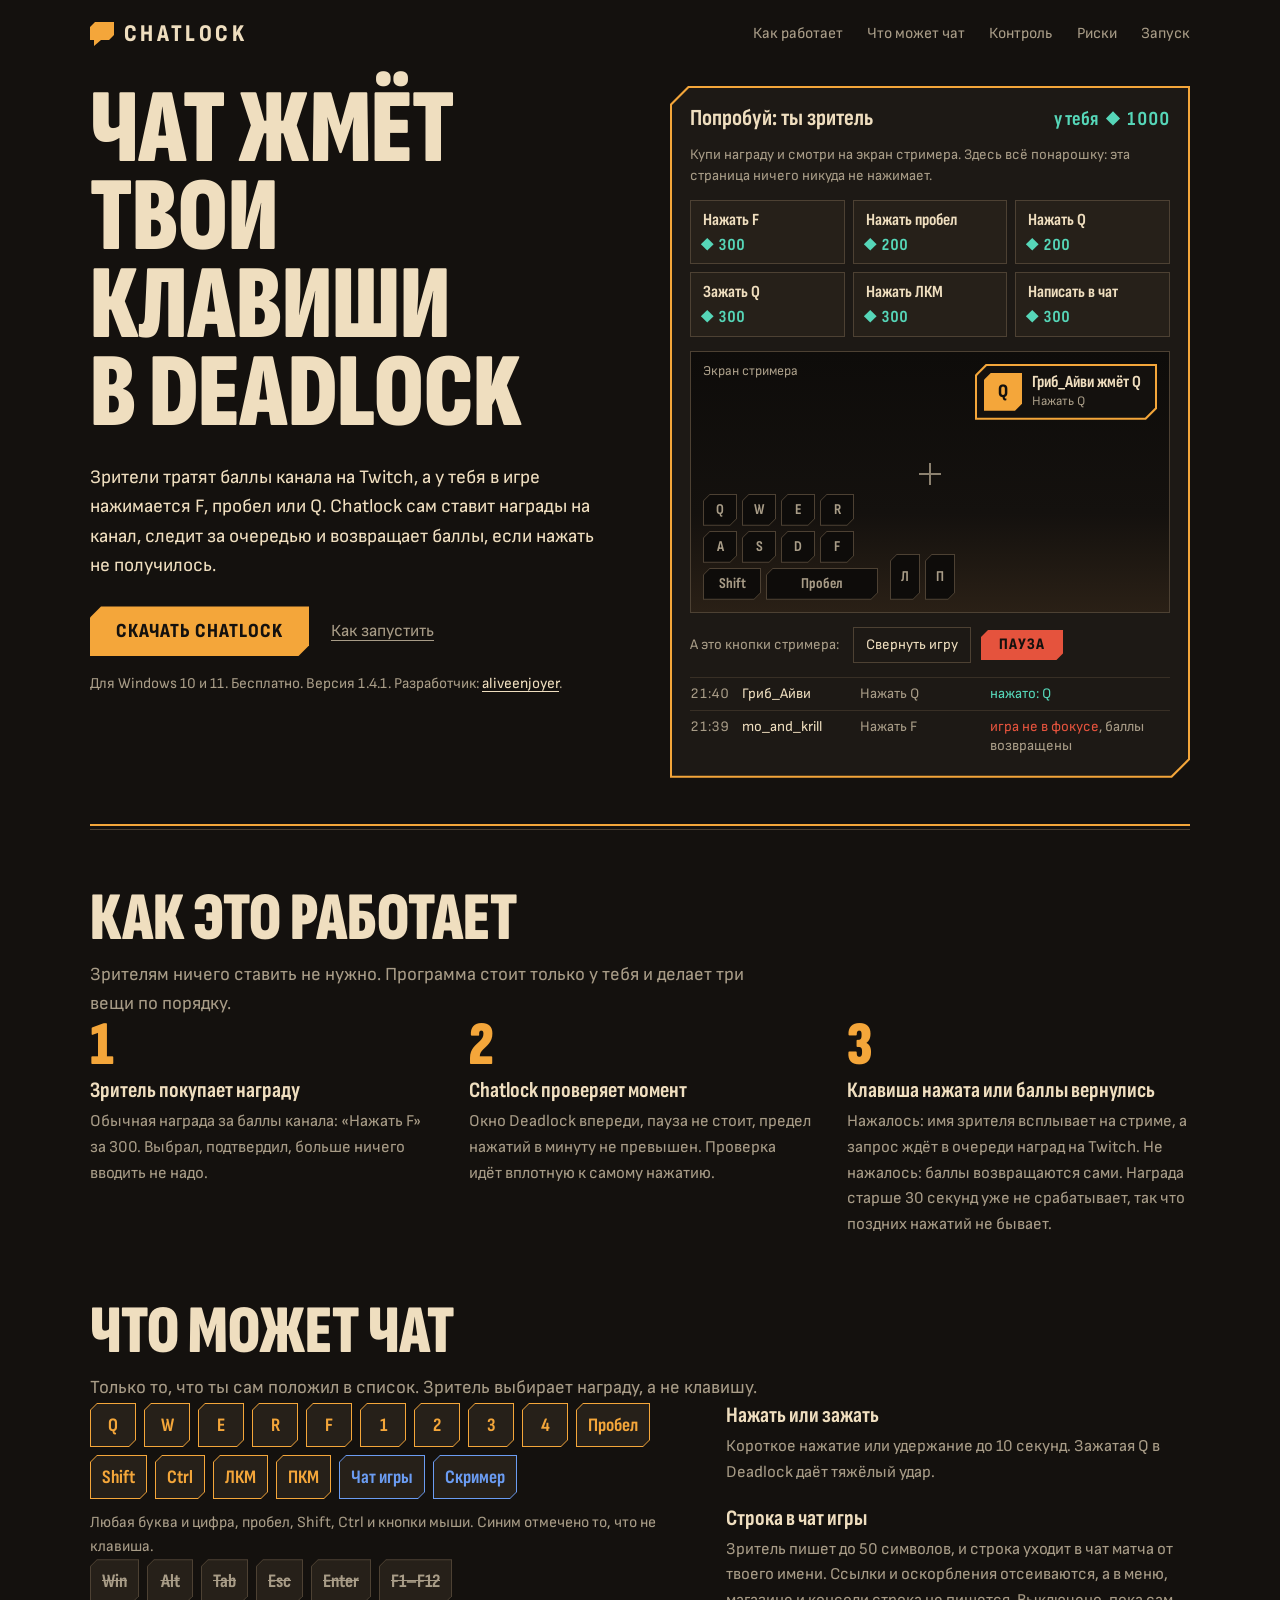
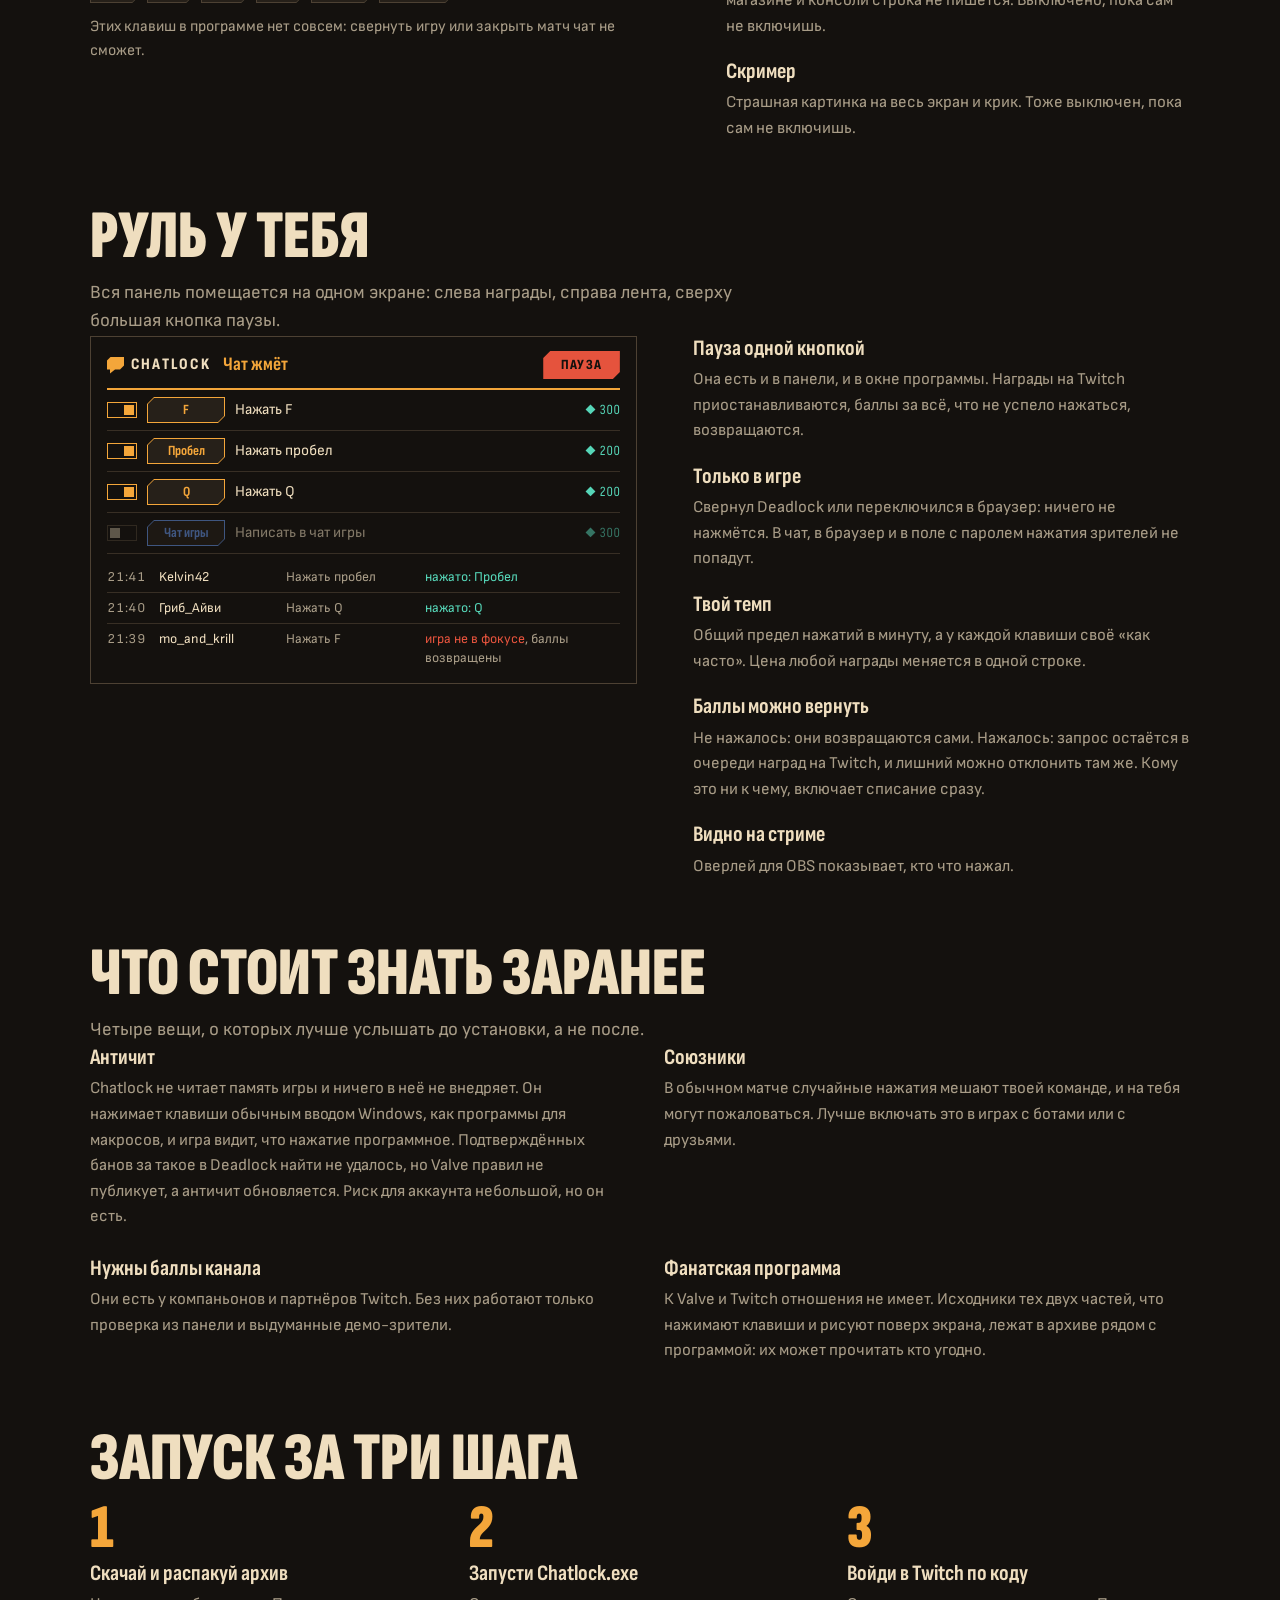
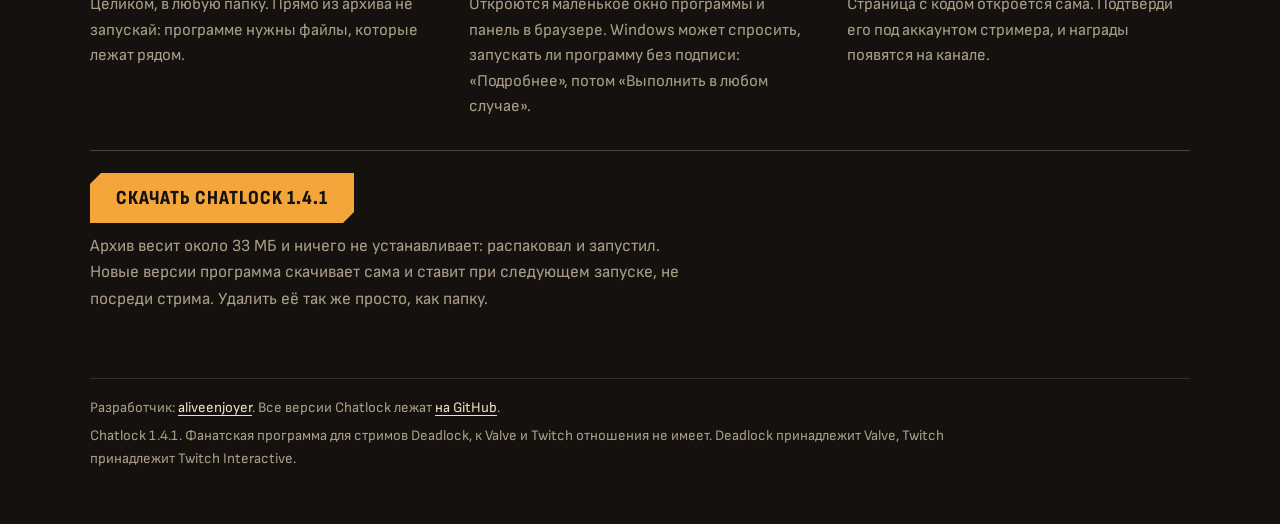
==== chatlock/index.html @ 0154c582 "Страница Chatlock: версия 1.4.1 как запасная подпись Номер версии страница берёт из релиза на GitHub" ====
<!doctype html>
<html lang="ru">
<head>
<meta charset="utf-8">
<meta name="viewport" content="width=device-width, initial-scale=1, viewport-fit=cover">
<meta name="description" content="Зрители тратят баллы канала на Twitch, и у стримера в Deadlock нажимается клавиша. Бесплатная программа для Windows.">
<meta name="theme-color" content="#14110e">
<meta property="og:type" content="website">
<meta property="og:title" content="Chatlock для Deadlock">
<meta property="og:description" content="Зрители тратят баллы канала на Twitch, и у стримера в Deadlock нажимается клавиша. Бесплатная программа для Windows.">
<meta property="og:url" content="https://aliveenjoyer.github.io/chatlock/">
<link rel="canonical" href="https://aliveenjoyer.github.io/chatlock/">
<link rel="icon" href="data:image/svg+xml,%3Csvg%20xmlns%3D%22http%3A%2F%2Fwww.w3.org%2F2000%2Fsvg%22%20viewBox%3D%220%200%2024%2024%22%3E%3Cpath%20fill%3D%22%23f4a63a%22%20d%3D%22M5%200h19v13l-5%205h-8l-7%206v-6H0V5z%22%2F%3E%3C%2Fsvg%3E">
<style>img { max-width: 100%; } [hidden] { display: none !important; }</style>
<title>Chatlock для Deadlock</title>
<link rel="stylesheet" href="https://fonts.googleapis.com/css2?family=Sofia+Sans:wght@400;600;700&family=Sofia+Sans+Condensed:wght@600;700;800&family=Sofia+Sans+Extra+Condensed:wght@800;900&display=swap">
<style>
  /* Layout: a poster headline beside one live demo (first you are the viewer, then the streamer);
     under an art-deco double rule, quiet left-aligned sections. One look, dark by choice: it is the
     look of the program's own panel and of the game it is made for. */
  :root {
    color-scheme: dark;
    --soot: #14110e; --pit: #0e0c0a; --lamp: #2a2016; --plate: #1d1915; --plate-2: #262019; --line: #382f25; --line-2: #4d4133;
    --ink: #efdebf; --dim: #a89c87;
    --amber: #f4a63a; --sapphire: #6b9cf2; --soul: #56d6b8; --stop: #e5533d;
    --display: "Sofia Sans Extra Condensed", Bahnschrift, "Arial Narrow", sans-serif;
    --narrow: "Sofia Sans Condensed", Bahnschrift, "Arial Narrow", sans-serif;
    --body: "Sofia Sans", "Segoe UI", system-ui, sans-serif;
    --cut-s: polygon(7px 0, 100% 0, 100% calc(100% - 7px), calc(100% - 7px) 100%, 0 100%, 0 7px);
    --cut-m: polygon(11px 0, 100% 0, 100% calc(100% - 11px), calc(100% - 11px) 100%, 0 100%, 0 11px);
    --cut-l: polygon(18px 0, 100% 0, 100% calc(100% - 18px), calc(100% - 18px) 100%, 0 100%, 0 18px);
  }
  * { box-sizing: border-box; }
  body { margin: 0; background: radial-gradient(1200px 640px at 16% -12%, var(--lamp), transparent 70%) var(--soot); color: var(--ink); font: 17px/1.55 var(--body); }
  a { color: inherit; }
  button { font: inherit; color: inherit; }
  :focus-visible { outline: 2px solid var(--amber); outline-offset: 3px; }
  .wrap { max-width: 1180px; margin: 0 auto; padding-inline: clamp(16px, 4vw, 40px); padding-block: 0 48px; }

  /* ---- the top ---- */
  .top { display: flex; flex-wrap: wrap; align-items: center; gap: 10px 28px; padding-block: 18px 6px; }
  .brand { display: inline-flex; align-items: center; gap: 10px; font: 800 24px/1 var(--narrow); letter-spacing: .14em; text-transform: uppercase; text-decoration: none; }
  /* The mark: a key cap that is also a chat bubble. */
  .brand i { width: 24px; height: 24px; background: var(--amber); clip-path: polygon(5px 0, 100% 0, 100% 13px, 19px 18px, 11px 18px, 4px 24px, 4px 18px, 0 18px, 0 5px); }
  .top nav { margin-left: auto; display: flex; flex-wrap: wrap; gap: 4px 24px; font-size: 15.5px; color: var(--dim); }
  .top nav a { text-decoration: none; padding-block: 4px; }
  .top nav a:hover { color: var(--ink); }

  /* ---- the hero: the thesis and the proof ---- */
  .hero { display: grid; grid-template-columns: minmax(0, 1fr) minmax(0, 520px); gap: 36px 56px; align-items: start; padding-block: 30px 46px; }
  /* Three lines, broken by hand; the size keeps the longest of them inside its column. */
  h1 { margin: 0; font: 900 clamp(60px, 8.2vw, 112px)/.84 var(--display); text-transform: uppercase; }
  .lead { margin: 24px 0 0; max-width: 33em; font-size: 19px; }
  .acts { display: flex; flex-wrap: wrap; align-items: center; gap: 12px 22px; margin-top: 26px; }
  .btn { display: inline-flex; align-items: center; min-height: 50px; padding: 6px 26px; border: 0; cursor: pointer; text-decoration: none; background: var(--amber); color: var(--soot);
    font: 800 20px/1 var(--narrow); letter-spacing: .05em; text-transform: uppercase; clip-path: var(--cut-m); }
  .btn:hover { filter: brightness(1.1); }
  .more { color: var(--dim); text-underline-offset: 4px; }
  .more:hover { color: var(--ink); }
  .fine { margin: 16px 0 0; color: var(--dim); font-size: 15px; }
  .fine a, footer a { color: var(--ink); text-underline-offset: 3px; }
  .fine a:hover, footer a:hover { color: var(--amber); }

  /* The art-deco double rule of the panel. */
  .rule { height: 6px; border-top: 2px solid var(--amber); border-bottom: 1px solid var(--line-2); }

  /* ---- the demo ---- */
  .demo { padding: 2px; background: var(--amber); clip-path: var(--cut-l); }
  .demo-in { display: grid; gap: 14px; padding: 18px 18px 14px; background: var(--plate);
    clip-path: polygon(17px 0, 100% 0, 100% calc(100% - 17px), calc(100% - 17px) 100%, 0 100%, 0 17px); }
  .dh { display: flex; flex-wrap: wrap; align-items: baseline; gap: 4px 14px; }
  .dh b { font: 700 23px/1.1 var(--narrow); }
  .bal { margin-left: auto; color: var(--soul); font: 700 20px/1 var(--narrow); font-variant-numeric: tabular-nums; white-space: nowrap; }
  .bal .soul { margin-left: .35em; }
  .soul::before { content: ""; display: inline-block; width: .5em; height: .5em; margin-right: .38em; background: currentColor; transform: translateY(-.08em) rotate(45deg); }
  .hint { margin: 0; color: var(--dim); font-size: 14.5px; line-height: 1.4; }

  .tiles { display: grid; grid-template-columns: repeat(3, minmax(0, 1fr)); gap: 8px; }
  .tile { display: grid; gap: 6px; padding: 10px 12px 9px; text-align: left; cursor: pointer; background: var(--plate-2); border: 1px solid var(--line-2); font: 700 17px/1.1 var(--narrow); }
  .tile span { color: var(--soul); font-variant-numeric: tabular-nums; }
  .tile:hover { border-color: var(--amber); }
  .tile:active { transform: translateY(1px); }
  .tile:disabled { opacity: .45; cursor: default; border-color: var(--line-2); transform: none; }

  /* The streamer's screen, top to bottom: the card that pops up on the stream, a line of the
     game's chat, the crosshair, and the input display with the keys. */
  .screen { position: relative; height: 262px; overflow: hidden; border: 1px solid var(--line-2); background: linear-gradient(180deg, var(--pit), var(--soot) 62%, var(--lamp)); }
  .screen .tag { position: absolute; left: 12px; top: 9px; color: var(--dim); font-size: 13.5px; }
  .aim { position: absolute; left: 50%; top: 47%; width: 22px; height: 22px; transform: translate(-50%, -50%); opacity: .55;
    background: linear-gradient(var(--ink), var(--ink)) center / 2px 100% no-repeat, linear-gradient(var(--ink), var(--ink)) center / 100% 2px no-repeat; }
  .gchat { position: absolute; left: 12px; top: 76px; right: 12px; margin: 0; font-size: 14.5px; line-height: 1.3; }
  .gchat b { color: var(--sapphire); font-weight: 600; }
  .pad { position: absolute; left: 12px; bottom: 12px; display: flex; align-items: flex-end; gap: 12px; }
  .keys { display: grid; gap: 5px; }
  .keys div, .mouse { display: flex; gap: 5px; }
  /* A key on the streamer's input display: an outline at rest, amber and a little lower while down. */
  .k { position: relative; display: grid; place-items: center; width: 34px; height: 32px; background: var(--line-2); color: var(--dim); font: 700 15px/1 var(--narrow); clip-path: var(--cut-s); transition: transform .06s; }
  .k::before { content: ""; position: absolute; inset: 1px; background: var(--pit); clip-path: polygon(6px 0, 100% 0, 100% calc(100% - 6px), calc(100% - 6px) 100%, 0 100%, 0 6px); }
  .k span { position: relative; }
  .k.w1 { width: 58px; } .k.w3 { width: 112px; } .k.m { width: 30px; height: 46px; }
  .k.down { transform: translateY(2px); background: var(--amber); color: var(--soot); }
  .k.down::before { background: var(--amber); }
  .ocard { position: absolute; right: 12px; top: 12px; max-width: 62%; padding: 2px; background: var(--amber); clip-path: var(--cut-m); opacity: 0; transform: translateY(-8px); transition: opacity .2s, transform .2s; }
  .ocard.show { opacity: 1; transform: none; }
  .ocard.fx { background: var(--sapphire); }
  .ocard-in { display: flex; align-items: center; gap: 10px; padding: 7px 14px 7px 7px; background: var(--soot); clip-path: polygon(10px 0, 100% 0, 100% calc(100% - 10px), calc(100% - 10px) 100%, 0 100%, 0 10px); }
  .ocard .ok { flex: none; display: grid; place-items: center; min-width: 38px; height: 38px; padding: 0 8px; background: var(--amber); color: var(--soot); font: 800 19px/1 var(--narrow); clip-path: var(--cut-s); }
  .ocard.fx .ok { background: var(--sapphire); }
  .ocard .ot { min-width: 0; font: 700 17px/1.15 var(--narrow); overflow-wrap: anywhere; }
  .ocard .ot small { display: block; color: var(--dim); font: 400 13px/1.3 var(--body); }
  .curtain { position: absolute; inset: 0; display: grid; place-items: center; padding: 16px; text-align: center; background: color-mix(in srgb, var(--pit) 86%, transparent); color: var(--dim); font: 700 22px/1.2 var(--narrow); }
  .curtain.stop { color: var(--stop); }

  .sctl { display: flex; flex-wrap: wrap; align-items: center; gap: 8px 10px; color: var(--dim); font-size: 14.5px; }
  .sctl span { margin-right: 4px; }
  .quiet { padding: 6px 12px; cursor: pointer; background: none; border: 1px solid var(--line-2); color: var(--ink); font-size: 14.5px; }
  .quiet:hover { border-color: var(--dim); }
  .quiet[aria-pressed="true"] { background: var(--ink); border-color: var(--ink); color: var(--soot); }
  .halt { padding: 7px 18px; cursor: pointer; border: 0; background: var(--stop); color: var(--soot); font: 800 16px/1 var(--narrow); letter-spacing: .08em; text-transform: uppercase; clip-path: var(--cut-s); }
  .halt[aria-pressed="true"] { background: var(--amber); }

  .feed { margin: 0; padding: 0; list-style: none; font-size: 14.5px; line-height: 1.35; }
  .feed li { display: grid; grid-template-columns: 42px minmax(0, .9fr) minmax(0, 1fr) minmax(0, 1.5fr); gap: 0 10px; padding: 6px 0; border-top: 1px solid var(--line); }
  .feed .t { color: var(--dim); font-variant-numeric: tabular-nums; }
  .feed .w { overflow-wrap: anywhere; }
  .feed .a { color: var(--dim); overflow-wrap: anywhere; }
  .feed .r { color: var(--soul); overflow-wrap: anywhere; }
  .feed .r.no { color: var(--dim); }
  .feed .r.no b { color: var(--stop); font-weight: 400; }

  /* ---- the sections ---- */
  .sec { padding-block: 58px 6px; }
  h2 { margin: 0 0 12px; font: 900 clamp(42px, 5.6vw, 68px)/.9 var(--display); text-transform: uppercase; text-wrap: balance; }
  .intro { margin: 0 0 30px; max-width: 37em; color: var(--dim); font-size: 18.5px; }
  h3 { margin: 0 0 6px; font: 700 22px/1.15 var(--narrow); }
  .sec p { margin: 0; }
  .cols3 { display: grid; grid-template-columns: repeat(3, minmax(0, 1fr)); gap: 26px 36px; margin: 0; padding: 0; list-style: none; }
  .cols2 { display: grid; grid-template-columns: repeat(2, minmax(0, 1fr)); gap: 26px 48px; }
  .cols3 p, .cols2 p, .points p { color: var(--dim); font-size: 16.5px; }

  /* A real sequence, so it is numbered. */
  .steps { counter-reset: step; }
  .steps li { counter-increment: step; }
  .steps li::before { content: counter(step); display: block; margin-bottom: 4px; color: var(--amber); font: 900 62px/.9 var(--display); }

  .wall { display: flex; flex-wrap: wrap; gap: 8px; margin: 0 0 12px; padding: 0; list-style: none; }
  .cap { position: relative; display: grid; place-items: center; min-width: 46px; height: 44px; padding: 0 12px; background: var(--c, var(--amber)); color: var(--c, var(--amber)); font: 700 19px/1 var(--narrow); clip-path: var(--cut-s); }
  .cap::before { content: ""; position: absolute; inset: 1px; background: var(--plate-2); clip-path: polygon(6px 0, 100% 0, 100% calc(100% - 6px), calc(100% - 6px) 100%, 0 100%, 0 6px); }
  .cap span { position: relative; }
  .cap.fx { --c: var(--sapphire); }
  .cap.no { --c: var(--line-2); color: var(--dim); text-decoration: line-through; }
  .legend { margin: 0 0 22px; color: var(--dim); font-size: 15.5px; }
  .keys-grid { display: grid; grid-template-columns: minmax(0, 1.25fr) minmax(0, 1fr); gap: 30px 56px; align-items: start; }
  .points { display: grid; gap: 20px; }

  /* The panel, drawn with the panel's own shapes. */
  .ctl { display: grid; grid-template-columns: minmax(0, 1.1fr) minmax(0, 1fr); gap: 34px 56px; align-items: start; }
  .mini { padding: 14px 16px 10px; background: var(--soot); border: 1px solid var(--line-2); font: 14px/1.3 var(--narrow); }
  .mini-top { display: flex; align-items: center; gap: 12px; padding-bottom: 9px; border-bottom: 2px solid var(--amber); }
  .mini-top .brand { font-size: 16px; gap: 7px; }
  .mini-top .brand i { width: 17px; height: 17px; clip-path: polygon(4px 0, 100% 0, 100% 9px, 13px 13px, 8px 13px, 3px 17px, 3px 13px, 0 13px, 0 4px); }
  .mini-top b { color: var(--amber); font-size: 19px; }
  .mini-top .halt { margin-left: auto; font-size: 14px; cursor: default; }
  .mrow { display: grid; grid-template-columns: 30px 78px minmax(0, 1fr) auto; align-items: center; gap: 0 10px; padding: 7px 0; border-bottom: 1px solid var(--line); }
  .mrow.off > * { opacity: .5; }
  .sw { position: relative; width: 30px; height: 16px; border: 1px solid var(--amber); }
  .sw::after { content: ""; position: absolute; top: 2px; right: 2px; width: 10px; height: 10px; background: var(--amber); }
  .mrow.off .sw { border-color: var(--line-2); }
  .mrow.off .sw::after { right: auto; left: 2px; background: var(--dim); }
  .mrow .cap { min-width: 0; height: 26px; padding: 0 6px; font-size: 14px; }
  .mrow .nm { font: 400 15px/1.2 var(--body); }
  .mrow .pr { color: var(--soul); font-variant-numeric: tabular-nums; }
  .mini .feed { margin-top: 8px; font: 13.5px/1.35 var(--body); }
  .mini .feed li:first-child { border-top: 0; }

  .get { display: grid; gap: 10px; justify-items: start; margin-top: 30px; padding-top: 22px; border-top: 1px solid var(--line-2); }
  .get p { color: var(--dim); max-width: 36em; }

  footer { margin-top: 60px; padding-top: 18px; border-top: 1px solid var(--line); color: var(--dim); font-size: 14.5px; }
  footer p { margin: 0 0 6px; max-width: 60em; }

  @media (max-width: 1100px) { .hero { grid-template-columns: minmax(0, 1fr); } }
  @media (max-width: 960px) {
    .ctl, .keys-grid { grid-template-columns: minmax(0, 1fr); }
    .cols3 { grid-template-columns: minmax(0, 1fr); }
    .steps li { display: grid; grid-template-columns: 54px minmax(0, 1fr); gap: 0 6px; }
    .steps li::before { grid-row: span 2; }
  }
  @media (max-width: 640px) {
    .cols2 { grid-template-columns: minmax(0, 1fr); }
    /* A short page on a phone is scrolled, not navigated. */
    .top nav { display: none; }
    .tiles { grid-template-columns: repeat(2, minmax(0, 1fr)); }
    .demo-in { padding-inline: 12px; }
    .ocard { top: 34px; left: 12px; max-width: none; }
    .gchat { top: 100px; }
    .aim { display: none; }
    .feed li { grid-template-columns: minmax(0, 1fr) minmax(0, 1.2fr); }
    .feed .t { display: none; }
    .feed .r { grid-column: 1 / -1; }
  }
  @media (prefers-reduced-motion: reduce) { .k, .ocard { transition: none; } }
</style>
</head>
<body>
<div class="wrap">
  <header class="top">
    <span class="brand"><i aria-hidden="true"></i>Chatlock</span>
    <nav aria-label="Разделы страницы">
      <a href="#how">Как работает</a>
      <a href="#keys">Что может чат</a>
      <a href="#control">Контроль</a>
      <a href="#honest">Риски</a>
      <a href="#start">Запуск</a>
    </nav>
  </header>

  <main>
    <section class="hero">
      <div>
        <h1>Чат жмёт<br>твои клавиши<br>в&nbsp;Deadlock</h1>
        <p class="lead">Зрители тратят баллы канала на Twitch, а у тебя в игре нажимается F, пробел или Q. Chatlock сам ставит награды на канал, следит за очередью и возвращает баллы, если нажать не получилось.</p>
        <div class="acts">
          <a class="btn" data-download href="https://github.com/aliveenjoyer/chatlock/releases/latest/download/Chatlock.zip">Скачать Chatlock</a>
          <a class="more" href="#start">Как запустить</a>
        </div>
        <p class="fine">Для Windows 10 и 11. Бесплатно. Версия <span data-version>1.4.1</span>. Разработчик: <a href="https://github.com/aliveenjoyer">aliveenjoyer</a>.</p>
      </div>

      <div class="demo" id="demo">
        <div class="demo-in">
          <div class="dh">
            <b>Попробуй: ты зритель</b>
            <span class="bal" aria-live="polite">у тебя <span class="soul" id="points">1000</span></span>
          </div>
          <p class="hint">Купи награду и смотри на экран стримера. Здесь всё понарошку: эта страница ничего никуда не нажимает.</p>

          <div class="tiles" id="tiles">
            <button type="button" class="tile" data-reward="f"><b>Нажать F</b><span class="soul">300</span></button>
            <button type="button" class="tile" data-reward="space"><b>Нажать пробел</b><span class="soul">200</span></button>
            <button type="button" class="tile" data-reward="q"><b>Нажать Q</b><span class="soul">200</span></button>
            <button type="button" class="tile" data-reward="qhold"><b>Зажать Q</b><span class="soul">300</span></button>
            <button type="button" class="tile" data-reward="lmb"><b>Нажать ЛКМ</b><span class="soul">300</span></button>
            <button type="button" class="tile" data-reward="chat"><b>Написать в чат</b><span class="soul">300</span></button>
          </div>

          <div class="screen" id="screen">
            <span class="tag">Экран стримера</span>
            <i class="aim" aria-hidden="true"></i>
            <p class="gchat" id="gchat" hidden></p>
            <div class="pad" aria-hidden="true">
              <div class="keys">
                <div><span class="k" data-k="Q"><span>Q</span></span><span class="k"><span>W</span></span><span class="k"><span>E</span></span><span class="k"><span>R</span></span></div>
                <div><span class="k"><span>A</span></span><span class="k"><span>S</span></span><span class="k"><span>D</span></span><span class="k" data-k="F"><span>F</span></span></div>
                <div><span class="k w1"><span>Shift</span></span><span class="k w3" data-k="SPACE"><span>Пробел</span></span></div>
              </div>
              <div class="mouse"><span class="k m" data-k="LMB"><span>Л</span></span><span class="k m"><span>П</span></span></div>
            </div>
            <div class="ocard" id="ocard"><div class="ocard-in"><span class="ok" id="ocardKey">Q</span><span class="ot"><span id="ocardWho">Гриб_Айви жмёт Q</span><small id="ocardWhat">Нажать Q</small></span></div></div>
            <div class="curtain" id="curtain" hidden></div>
          </div>

          <div class="sctl">
            <span>А это кнопки стримера:</span>
            <button type="button" class="quiet" id="minimize" aria-pressed="false">Свернуть игру</button>
            <button type="button" class="halt" id="halt" aria-pressed="false">Пауза</button>
            <button type="button" class="quiet" id="refill" hidden>Выдать ещё 1000 баллов</button>
          </div>

          <ul class="feed" id="feed" aria-live="polite" aria-label="Кто что нажал">
            <li><span class="t">21:40</span><span class="w">Гриб_Айви</span><span class="a">Нажать Q</span><span class="r">нажато: Q</span></li>
            <li><span class="t">21:39</span><span class="w">mo_and_krill</span><span class="a">Нажать F</span><span class="r no"><b>игра не в фокусе</b>, баллы возвращены</span></li>
          </ul>
        </div>
      </div>
    </section>

    <div class="rule" aria-hidden="true"></div>

    <section class="sec" id="how">
      <h2>Как это работает</h2>
      <p class="intro">Зрителям ничего ставить не нужно. Программа стоит только у тебя и делает три вещи по порядку.</p>
      <ol class="cols3 steps">
        <li><h3>Зритель покупает награду</h3><p>Обычная награда за баллы канала: «Нажать F» за 300. Выбрал, подтвердил, больше ничего вводить не надо.</p></li>
        <li><h3>Chatlock проверяет момент</h3><p>Окно Deadlock впереди, пауза не стоит, предел нажатий в минуту не превышен. Проверка идёт вплотную к самому нажатию.</p></li>
        <li><h3>Клавиша нажата или баллы вернулись</h3><p>Нажалось: имя зрителя всплывает на стриме, а запрос ждёт в очереди наград на Twitch. Не нажалось: баллы возвращаются сами. Награда старше 30 секунд уже не срабатывает, так что поздних нажатий не бывает.</p></li>
      </ol>
    </section>

    <section class="sec" id="keys">
      <h2>Что может чат</h2>
      <p class="intro">Только то, что ты сам положил в список. Зритель выбирает награду, а не клавишу.</p>
      <div class="keys-grid">
        <div>
          <ul class="wall" aria-label="Что можно назначить на награду">
            <li class="cap"><span>Q</span></li><li class="cap"><span>W</span></li><li class="cap"><span>E</span></li><li class="cap"><span>R</span></li><li class="cap"><span>F</span></li><li class="cap"><span>1</span></li><li class="cap"><span>2</span></li><li class="cap"><span>3</span></li><li class="cap"><span>4</span></li>
            <li class="cap"><span>Пробел</span></li><li class="cap"><span>Shift</span></li><li class="cap"><span>Ctrl</span></li><li class="cap"><span>ЛКМ</span></li><li class="cap"><span>ПКМ</span></li>
            <li class="cap fx"><span>Чат игры</span></li><li class="cap fx"><span>Скример</span></li>
          </ul>
          <p class="legend">Любая буква и цифра, пробел, Shift, Ctrl и кнопки мыши. Синим отмечено то, что не клавиша.</p>
          <ul class="wall" aria-label="Чего в списке нет">
            <li class="cap no"><span>Win</span></li><li class="cap no"><span>Alt</span></li><li class="cap no"><span>Tab</span></li><li class="cap no"><span>Esc</span></li><li class="cap no"><span>Enter</span></li><li class="cap no"><span>F1–F12</span></li>
          </ul>
          <p class="legend">Этих клавиш в программе нет совсем: свернуть игру или закрыть матч чат не сможет.</p>
        </div>
        <div class="points">
          <div><h3>Нажать или зажать</h3><p>Короткое нажатие или удержание до 10 секунд. Зажатая Q в Deadlock даёт тяжёлый удар.</p></div>
          <div><h3>Строка в чат игры</h3><p>Зритель пишет до 50 символов, и строка уходит в чат матча от твоего имени. Ссылки и оскорбления отсеиваются, а в меню, магазине и консоли строка не пишется. Выключено, пока сам не включишь.</p></div>
          <div><h3>Скример</h3><p>Страшная картинка на весь экран и крик. Тоже выключен, пока сам не включишь.</p></div>
        </div>
      </div>
    </section>

    <section class="sec" id="control">
      <h2>Руль у тебя</h2>
      <p class="intro">Вся панель помещается на одном экране: слева награды, справа лента, сверху большая кнопка паузы.</p>
      <div class="ctl">
        <div class="mini" role="img" aria-label="Панель Chatlock: состояние «Чат жмёт», кнопка «Пауза», список наград с ценами и лента нажатий">
          <div class="mini-top"><span class="brand"><i></i>Chatlock</span><b>Чат жмёт</b><span class="halt">Пауза</span></div>
          <div class="mrow"><i class="sw"></i><span class="cap"><span>F</span></span><span class="nm">Нажать F</span><span class="pr soul">300</span></div>
          <div class="mrow"><i class="sw"></i><span class="cap"><span>Пробел</span></span><span class="nm">Нажать пробел</span><span class="pr soul">200</span></div>
          <div class="mrow"><i class="sw"></i><span class="cap"><span>Q</span></span><span class="nm">Нажать Q</span><span class="pr soul">200</span></div>
          <div class="mrow off"><i class="sw"></i><span class="cap fx"><span>Чат игры</span></span><span class="nm">Написать в чат игры</span><span class="pr soul">300</span></div>
          <ul class="feed">
            <li><span class="t">21:41</span><span class="w">Kelvin42</span><span class="a">Нажать пробел</span><span class="r">нажато: Пробел</span></li>
            <li><span class="t">21:40</span><span class="w">Гриб_Айви</span><span class="a">Нажать Q</span><span class="r">нажато: Q</span></li>
            <li><span class="t">21:39</span><span class="w">mo_and_krill</span><span class="a">Нажать F</span><span class="r no"><b>игра не в фокусе</b>, баллы возвращены</span></li>
          </ul>
        </div>
        <div class="points">
          <div><h3>Пауза одной кнопкой</h3><p>Она есть и в панели, и в окне программы. Награды на Twitch приостанавливаются, баллы за всё, что не успело нажаться, возвращаются.</p></div>
          <div><h3>Только в игре</h3><p>Свернул Deadlock или переключился в браузер: ничего не нажмётся. В чат, в браузер и в поле с паролем нажатия зрителей не попадут.</p></div>
          <div><h3>Твой темп</h3><p>Общий предел нажатий в минуту, а у каждой клавиши своё «как часто». Цена любой награды меняется в одной строке.</p></div>
          <div><h3>Баллы можно вернуть</h3><p>Не нажалось: они возвращаются сами. Нажалось: запрос остаётся в очереди наград на Twitch, и лишний можно отклонить там же. Кому это ни к чему, включает списание сразу.</p></div>
          <div><h3>Видно на стриме</h3><p>Оверлей для OBS показывает, кто что нажал.</p></div>
        </div>
      </div>
    </section>

    <section class="sec" id="honest">
      <h2>Что стоит знать заранее</h2>
      <p class="intro">Четыре вещи, о которых лучше услышать до установки, а не после.</p>
      <div class="cols2">
        <div><h3>Античит</h3><p>Chatlock не читает память игры и ничего в неё не внедряет. Он нажимает клавиши обычным вводом Windows, как программы для макросов, и игра видит, что нажатие программное. Подтверждённых банов за такое в Deadlock найти не удалось, но Valve правил не публикует, а античит обновляется. Риск для аккаунта небольшой, но он есть.</p></div>
        <div><h3>Союзники</h3><p>В обычном матче случайные нажатия мешают твоей команде, и на тебя могут пожаловаться. Лучше включать это в играх с ботами или с друзьями.</p></div>
        <div><h3>Нужны баллы канала</h3><p>Они есть у компаньонов и партнёров Twitch. Без них работают только проверка из панели и выдуманные демо-зрители.</p></div>
        <div><h3>Фанатская программа</h3><p>К Valve и Twitch отношения не имеет. Исходники тех двух частей, что нажимают клавиши и рисуют поверх экрана, лежат в архиве рядом с программой: их может прочитать кто угодно.</p></div>
      </div>
    </section>

    <section class="sec" id="start">
      <h2>Запуск за три шага</h2>
      <ol class="cols3 steps">
        <li><h3>Скачай и распакуй архив</h3><p>Целиком, в любую папку. Прямо из архива не запускай: программе нужны файлы, которые лежат рядом.</p></li>
        <li><h3>Запусти Chatlock.exe</h3><p>Откроются маленькое окно программы и панель в браузере. Windows может спросить, запускать ли программу без подписи: «Подробнее», потом «Выполнить в любом случае».</p></li>
        <li><h3>Войди в Twitch по коду</h3><p>Страница с кодом откроется сама. Подтверди его под аккаунтом стримера, и награды появятся на канале.</p></li>
      </ol>
      <div class="get">
        <a class="btn" data-download href="https://github.com/aliveenjoyer/chatlock/releases/latest/download/Chatlock.zip">Скачать Chatlock&nbsp;<span data-version>1.4.1</span></a>
        <p>Архив весит около <span data-size>33</span> МБ и ничего не устанавливает: распаковал и запустил. Новые версии программа скачивает сама и ставит при следующем запуске, не посреди стрима. Удалить её так же просто, как папку.</p>
      </div>
    </section>
  </main>

  <footer>
    <p>Разработчик: <a href="https://github.com/aliveenjoyer">aliveenjoyer</a>. Все версии Chatlock лежат <a href="https://github.com/aliveenjoyer/chatlock/releases">на GitHub</a>.</p>
    <p>Chatlock <span data-version>1.4.1</span>. Фанатская программа для стримов Deadlock, к Valve и Twitch отношения не имеет. Deadlock принадлежит Valve, Twitch принадлежит Twitch Interactive.</p>
  </footer>
</div>

<script>
// Where the archive lives: the latest release of the program on GitHub, whatever its version.
// tools\build-landing.mjs can point the page at another address.
const DOWNLOAD_URL = 'https://github.com/aliveenjoyer/chatlock/releases/latest/download/Chatlock.zip';
for (const link of document.querySelectorAll('[data-download]')) link.href = DOWNLOAD_URL;

// The version and the size of the archive are asked from GitHub, so the page need not be
// published again for every release. No answer: the numbers written in the page stay.
const repo = /^https:\/\/github\.com\/([\w.-]+\/[\w.-]+)\/releases\//.exec(DOWNLOAD_URL)?.[1];
if (repo) {
  fetch(`https://api.github.com/repos/${repo}/releases/latest`, { headers: { Accept: 'application/vnd.github+json' } })
    .then((res) => (res.ok ? res.json() : null))
    .then((release) => {
      const version = /^v?(\d+\.\d+\.\d+)$/.exec(release?.tag_name ?? '')?.[1];
      if (!version) return;
      for (const node of document.querySelectorAll('[data-version]')) node.textContent = version;
      const archive = release.assets?.find((asset) => DOWNLOAD_URL.endsWith(`/${asset.name}`));
      if (archive?.size > 0) for (const node of document.querySelectorAll('[data-size]')) node.textContent = Math.round(archive.size / 1048576);
    })
    .catch(() => {});
}

// The demo. The visitor is a viewer with points; the two buttons under the screen are the
// streamer's. Nothing leaves the page: it only shows the rules the real program follows.
(() => {
  const $ = (id) => document.getElementById(id);
  const REWARDS = {
    f: { title: 'Нажать F', cost: 300, key: 'F', label: 'F' },
    space: { title: 'Нажать пробел', cost: 200, key: 'SPACE', label: 'Пробел' },
    q: { title: 'Нажать Q', cost: 200, key: 'Q', label: 'Q' },
    qhold: { title: 'Зажать Q', cost: 300, key: 'Q', label: 'Q', hold: 900 },
    lmb: { title: 'Нажать ЛКМ', cost: 300, key: 'LMB', label: 'ЛКМ' },
    chat: { title: 'Написать в чат', cost: 300, chat: true },
  };
  const LINES = ['гг вп', 'стример, сзади!', 'всем привет из чата', 'это не я пишу, это чат'];
  const CHEAPEST = Math.min(...Object.values(REWARDS).map((r) => r.cost));
  let points = 1000;
  let paused = false;
  let minimized = false;
  let touched = false;
  let said = 0;
  let cardTimer;
  let chatTimer;

  const clock = () => new Date().toLocaleTimeString('ru-RU', { hour: '2-digit', minute: '2-digit' });
  const span = (cls, text) => { const s = document.createElement('span'); s.className = cls; s.textContent = text; return s; };

  function line(who, what, result, refusedWhy) {
    const li = document.createElement('li');
    const r = span(refusedWhy ? 'r no' : 'r', '');
    if (refusedWhy) { const b = document.createElement('b'); b.textContent = refusedWhy; r.append(b, ', баллы возвращены'); } else r.textContent = result;
    li.append(span('t', clock()), span('w', who), span('a', what), r);
    $('feed').prepend(li);
    while ($('feed').children.length > 3) $('feed').lastElementChild.remove();
  }

  function show() {
    $('points').textContent = points;
    for (const tile of document.querySelectorAll('.tile')) tile.disabled = points < REWARDS[tile.dataset.reward].cost;
    $('refill').hidden = points >= CHEAPEST;
    const curtain = $('curtain');
    curtain.hidden = !(paused || minimized);
    curtain.classList.toggle('stop', paused);
    curtain.textContent = paused ? 'Пауза: ничего не нажимается' : 'Игра свёрнута, впереди браузер';
  }

  // The card that pops up on the stream: who did what. `who` is the phrase for the first line.
  function card(reward, who, what) {
    const box = $('ocard');
    box.classList.toggle('fx', Boolean(reward.chat));
    $('ocardKey').textContent = reward.chat ? '…' : reward.label;
    $('ocardWho').textContent = who;
    $('ocardWhat').textContent = what;
    box.classList.add('show');
    clearTimeout(cardTimer);
    cardTimer = setTimeout(() => box.classList.remove('show'), 2600);
  }

  function tap(reward) {
    const key = document.querySelector(`.k[data-k="${reward.key}"]`);
    key.classList.add('down');
    setTimeout(() => key.classList.remove('down'), reward.hold ?? 170);
  }

  /** The visitor's own purchase, carried out. Returns what the feed says about it. */
  function carryOut(reward) {
    if (reward.chat) {
      const text = LINES[said++ % LINES.length];
      const chat = $('gchat');
      chat.replaceChildren(Object.assign(document.createElement('b'), { textContent: '[Все] Стример: ' }), text);
      chat.hidden = false;
      clearTimeout(chatTimer);
      chatTimer = setTimeout(() => { chat.hidden = true; }, 4200);
      card(reward, 'Ты пишешь в чат игры', `«${text}»`);
      return 'написано в чат';
    }
    tap(reward);
    card(reward, `Ты ${reward.hold ? 'держишь' : 'жмёшь'} ${reward.label}`, reward.title);
    return `${reward.hold ? 'удержано' : 'нажато'}: ${reward.label}`;
  }

  function buy(id) {
    const reward = REWARDS[id];
    if (points < reward.cost) return;
    touched = true;
    points -= reward.cost;
    show();
    const why = paused ? 'стоит пауза' : minimized ? 'игра не в фокусе' : null;
    if (why) {
      line('Ты', reward.title, '', why);
      setTimeout(() => { points += reward.cost; show(); }, 450);
      return;
    }
    line('Ты', reward.title, carryOut(reward));
  }

  $('tiles').addEventListener('click', (ev) => {
    const tile = ev.target.closest('.tile');
    if (tile && !tile.disabled) buy(tile.dataset.reward);
  });
  $('minimize').addEventListener('click', () => {
    touched = true;
    minimized = !minimized;
    $('minimize').setAttribute('aria-pressed', String(minimized));
    $('minimize').textContent = minimized ? 'Развернуть игру' : 'Свернуть игру';
    show();
  });
  $('halt').addEventListener('click', () => {
    touched = true;
    paused = !paused;
    $('halt').setAttribute('aria-pressed', String(paused));
    $('halt').textContent = paused ? 'Продолжить' : 'Пауза';
    show();
  });
  $('refill').addEventListener('click', () => { points = 1000; show(); });
  show();

  // One move by a made-up viewer shortly after the page opens, so the screen is seen working
  // before anything is clicked. Not for those who asked for less motion, nor once the visitor has begun.
  const still = window.matchMedia?.('(prefers-reduced-motion: reduce)').matches;
  if (!still) {
    setTimeout(() => {
      if (touched) return;
      tap(REWARDS.q);
      card(REWARDS.q, 'Гриб_Айви жмёт Q', REWARDS.q.title);
    }, 1300);
  }
})();
</script>
</body>
</html>
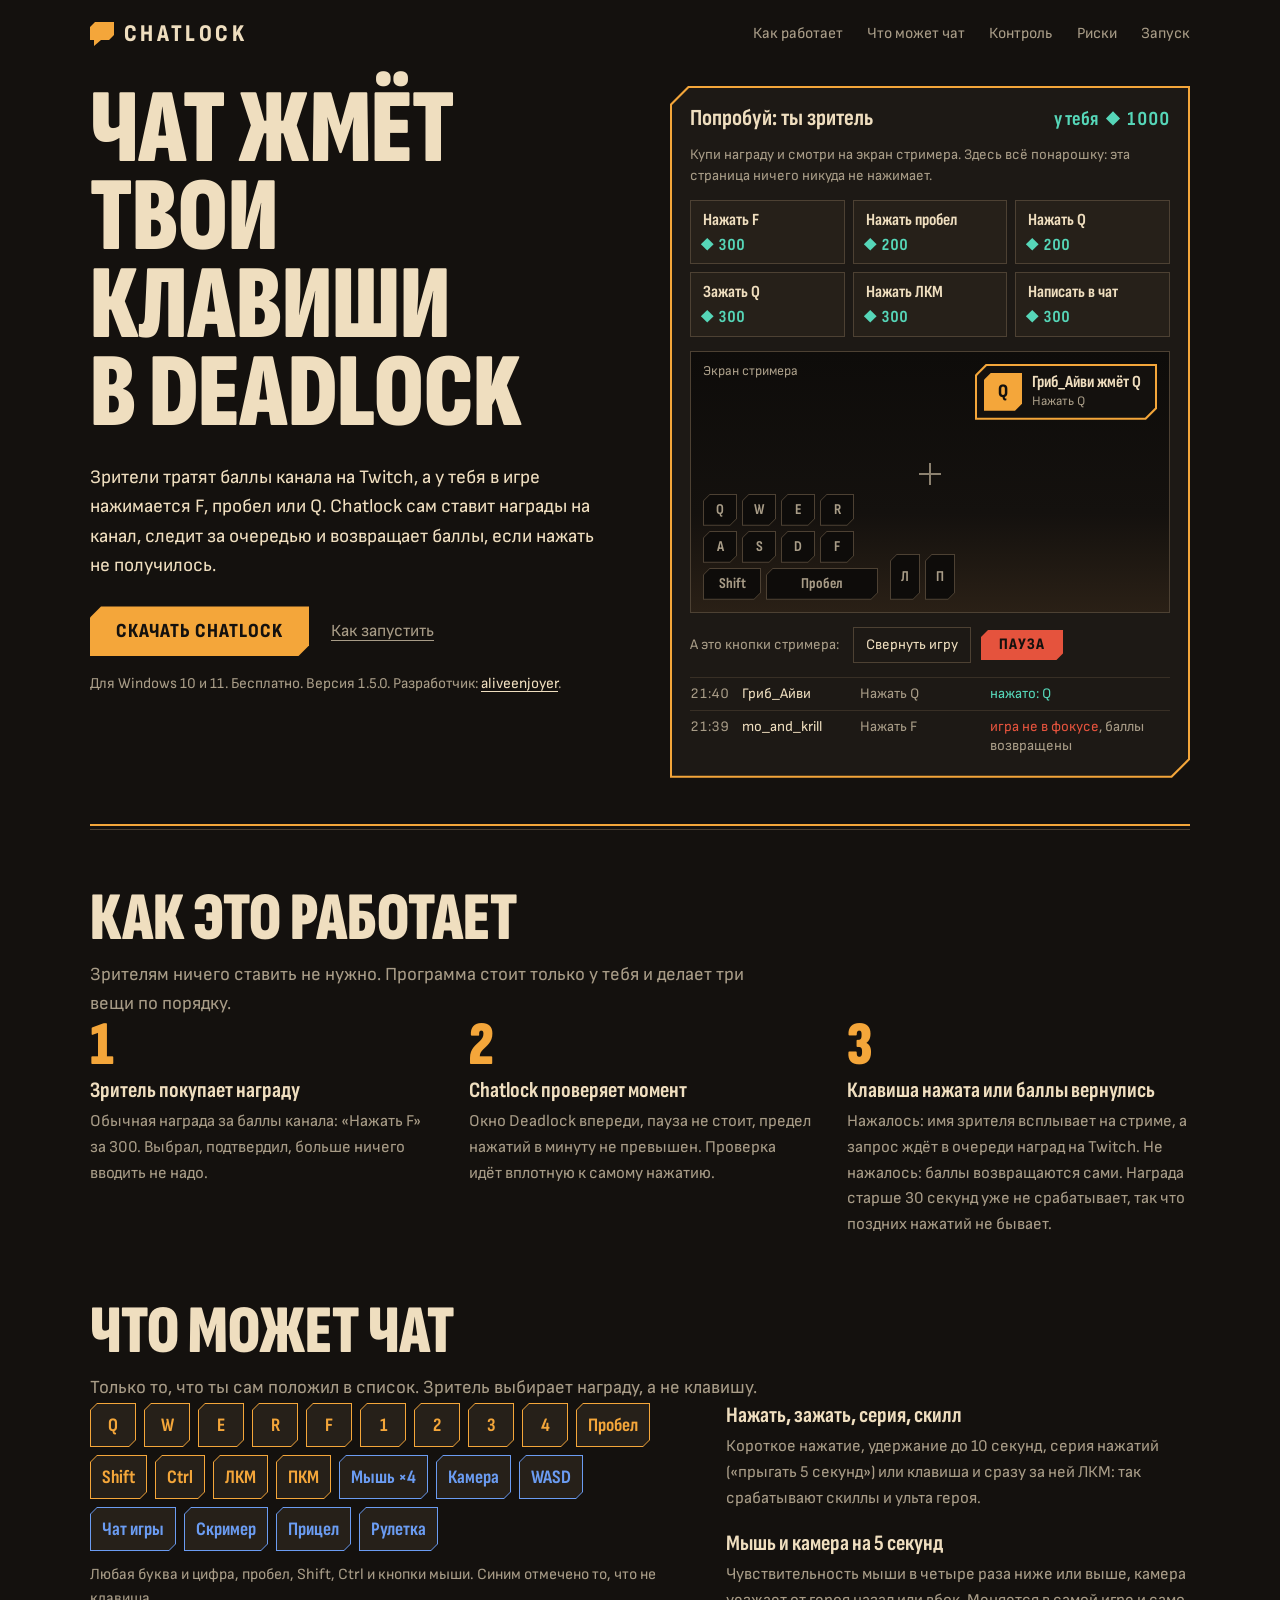
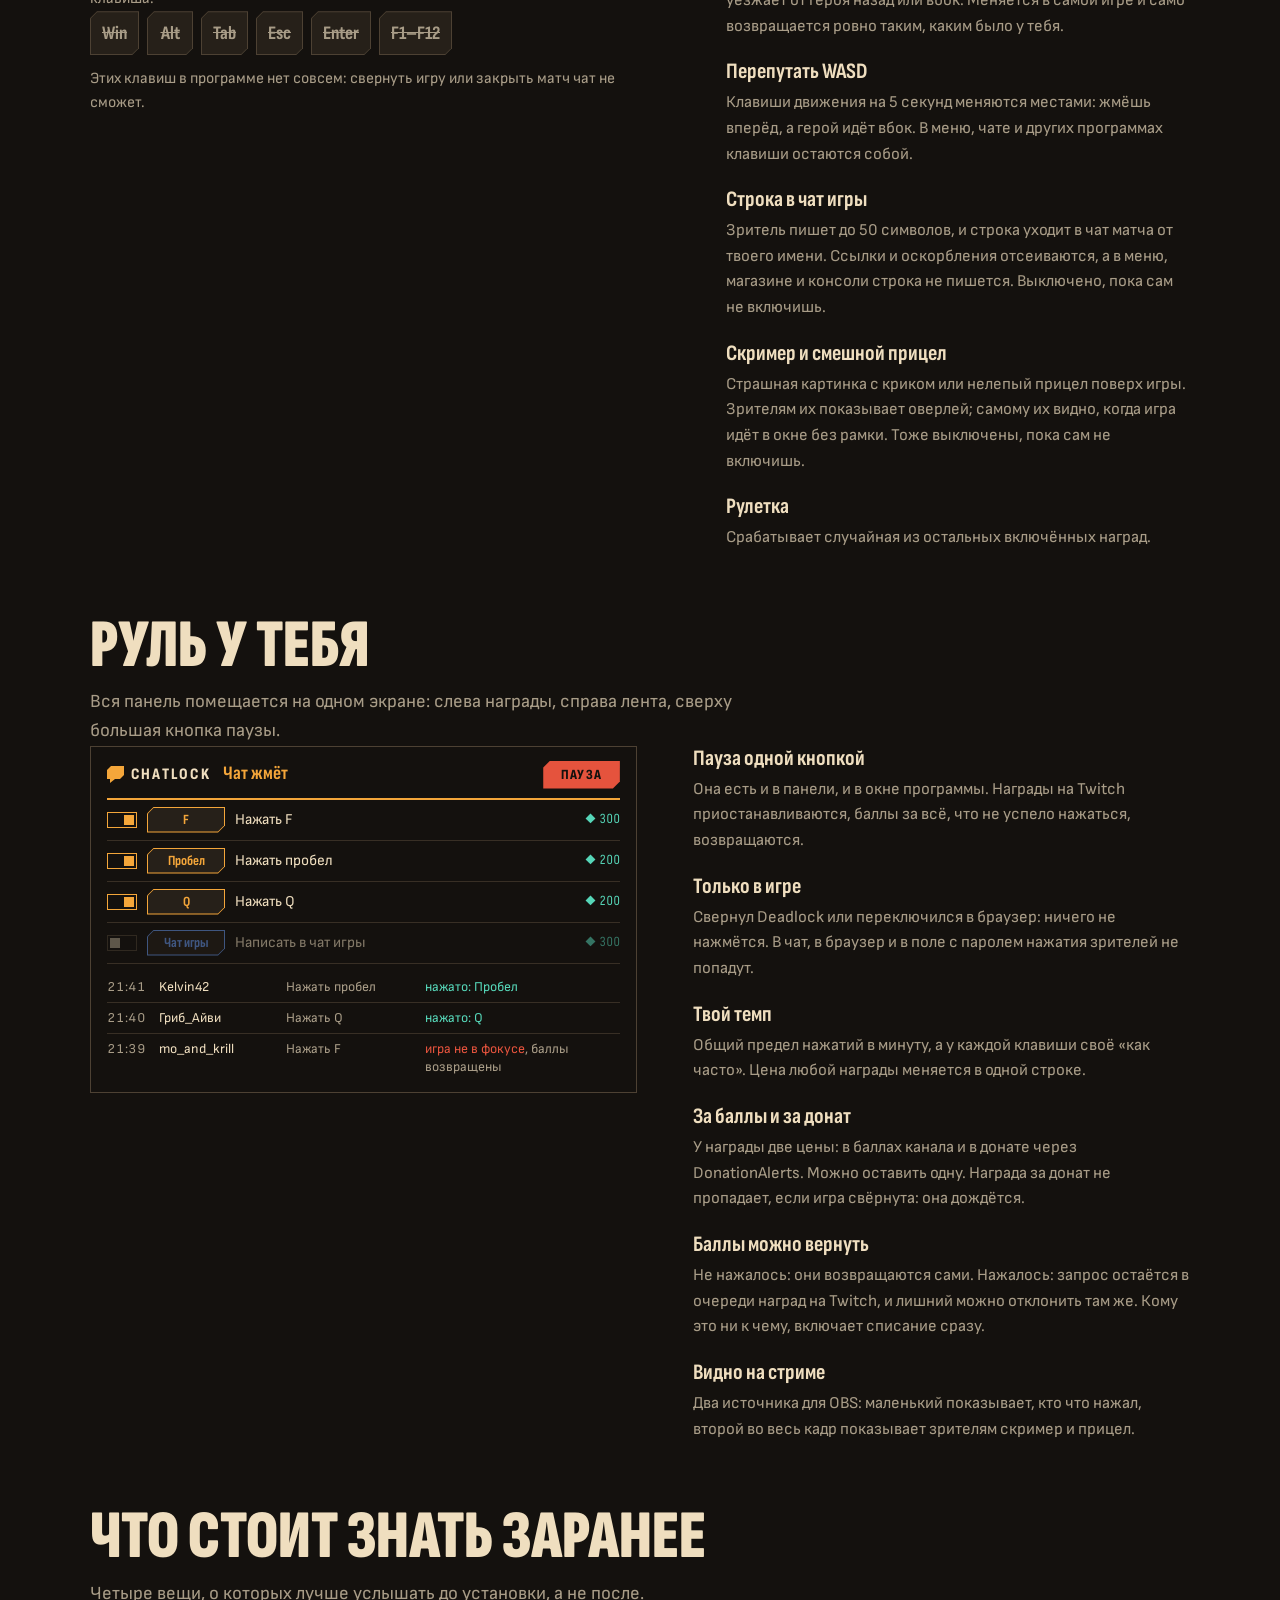
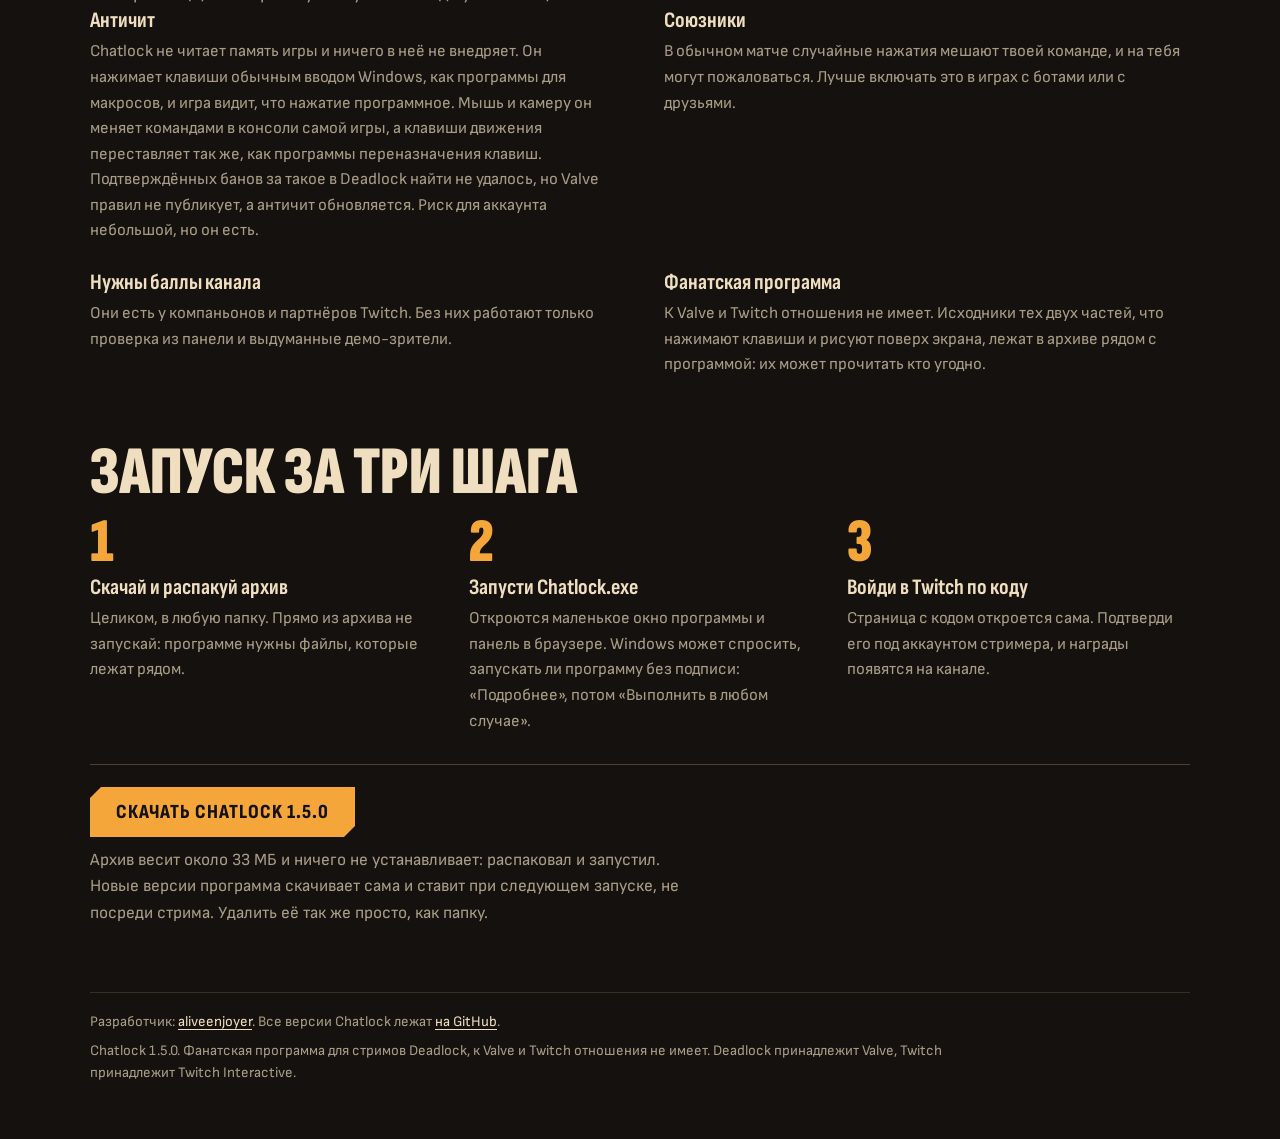
==== commit f707b66f: "Страница Chatlock: версия 1.5.0 Новые возможности на странице: мышь и камера на несколько секунд, пе" ====
--- a/chatlock/index.html
+++ b/chatlock/index.html
@@ -224,7 +224,7 @@
           <a class="btn" data-download href="https://github.com/aliveenjoyer/chatlock/releases/latest/download/Chatlock.zip">Скачать Chatlock</a>
           <a class="more" href="#start">Как запустить</a>
         </div>
-        <p class="fine">Для Windows 10 и 11. Бесплатно. Версия <span data-version>1.4.1</span>. Разработчик: <a href="https://github.com/aliveenjoyer">aliveenjoyer</a>.</p>
+        <p class="fine">Для Windows 10 и 11. Бесплатно. Версия <span data-version>1.5.0</span>. Разработчик: <a href="https://github.com/aliveenjoyer">aliveenjoyer</a>.</p>
       </div>
 
       <div class="demo" id="demo">
@@ -295,7 +295,7 @@
           <ul class="wall" aria-label="Что можно назначить на награду">
             <li class="cap"><span>Q</span></li><li class="cap"><span>W</span></li><li class="cap"><span>E</span></li><li class="cap"><span>R</span></li><li class="cap"><span>F</span></li><li class="cap"><span>1</span></li><li class="cap"><span>2</span></li><li class="cap"><span>3</span></li><li class="cap"><span>4</span></li>
             <li class="cap"><span>Пробел</span></li><li class="cap"><span>Shift</span></li><li class="cap"><span>Ctrl</span></li><li class="cap"><span>ЛКМ</span></li><li class="cap"><span>ПКМ</span></li>
-            <li class="cap fx"><span>Чат игры</span></li><li class="cap fx"><span>Скример</span></li>
+            <li class="cap fx"><span>Мышь ×4</span></li><li class="cap fx"><span>Камера</span></li><li class="cap fx"><span>WASD</span></li><li class="cap fx"><span>Чат игры</span></li><li class="cap fx"><span>Скример</span></li><li class="cap fx"><span>Прицел</span></li><li class="cap fx"><span>Рулетка</span></li>
           </ul>
           <p class="legend">Любая буква и цифра, пробел, Shift, Ctrl и кнопки мыши. Синим отмечено то, что не клавиша.</p>
           <ul class="wall" aria-label="Чего в списке нет">
@@ -304,9 +304,12 @@
           <p class="legend">Этих клавиш в программе нет совсем: свернуть игру или закрыть матч чат не сможет.</p>
         </div>
         <div class="points">
-          <div><h3>Нажать или зажать</h3><p>Короткое нажатие или удержание до 10 секунд. Зажатая Q в Deadlock даёт тяжёлый удар.</p></div>
+          <div><h3>Нажать, зажать, серия, скилл</h3><p>Короткое нажатие, удержание до 10 секунд, серия нажатий («прыгать 5 секунд») или клавиша и сразу за ней ЛКМ: так срабатывают скиллы и ульта героя.</p></div>
+          <div><h3>Мышь и камера на 5 секунд</h3><p>Чувствительность мыши в четыре раза ниже или выше, камера уезжает от героя назад или вбок. Меняется в самой игре и само возвращается ровно таким, каким было у тебя.</p></div>
+          <div><h3>Перепутать WASD</h3><p>Клавиши движения на 5 секунд меняются местами: жмёшь вперёд, а герой идёт вбок. В меню, чате и других программах клавиши остаются собой.</p></div>
           <div><h3>Строка в чат игры</h3><p>Зритель пишет до 50 символов, и строка уходит в чат матча от твоего имени. Ссылки и оскорбления отсеиваются, а в меню, магазине и консоли строка не пишется. Выключено, пока сам не включишь.</p></div>
-          <div><h3>Скример</h3><p>Страшная картинка на весь экран и крик. Тоже выключен, пока сам не включишь.</p></div>
+          <div><h3>Скример и смешной прицел</h3><p>Страшная картинка с криком или нелепый прицел поверх игры. Зрителям их показывает оверлей; самому их видно, когда игра идёт в окне без рамки. Тоже выключены, пока сам не включишь.</p></div>
+          <div><h3>Рулетка</h3><p>Срабатывает случайная из остальных включённых наград.</p></div>
         </div>
       </div>
     </section>
@@ -331,8 +334,9 @@
           <div><h3>Пауза одной кнопкой</h3><p>Она есть и в панели, и в окне программы. Награды на Twitch приостанавливаются, баллы за всё, что не успело нажаться, возвращаются.</p></div>
           <div><h3>Только в игре</h3><p>Свернул Deadlock или переключился в браузер: ничего не нажмётся. В чат, в браузер и в поле с паролем нажатия зрителей не попадут.</p></div>
           <div><h3>Твой темп</h3><p>Общий предел нажатий в минуту, а у каждой клавиши своё «как часто». Цена любой награды меняется в одной строке.</p></div>
+          <div><h3>За баллы и за донат</h3><p>У награды две цены: в баллах канала и в донате через DonationAlerts. Можно оставить одну. Награда за донат не пропадает, если игра свёрнута: она дождётся.</p></div>
           <div><h3>Баллы можно вернуть</h3><p>Не нажалось: они возвращаются сами. Нажалось: запрос остаётся в очереди наград на Twitch, и лишний можно отклонить там же. Кому это ни к чему, включает списание сразу.</p></div>
-          <div><h3>Видно на стриме</h3><p>Оверлей для OBS показывает, кто что нажал.</p></div>
+          <div><h3>Видно на стриме</h3><p>Два источника для OBS: маленький показывает, кто что нажал, второй во весь кадр показывает зрителям скример и прицел.</p></div>
         </div>
       </div>
     </section>
@@ -341,7 +345,7 @@
       <h2>Что стоит знать заранее</h2>
       <p class="intro">Четыре вещи, о которых лучше услышать до установки, а не после.</p>
       <div class="cols2">
-        <div><h3>Античит</h3><p>Chatlock не читает память игры и ничего в неё не внедряет. Он нажимает клавиши обычным вводом Windows, как программы для макросов, и игра видит, что нажатие программное. Подтверждённых банов за такое в Deadlock найти не удалось, но Valve правил не публикует, а античит обновляется. Риск для аккаунта небольшой, но он есть.</p></div>
+        <div><h3>Античит</h3><p>Chatlock не читает память игры и ничего в неё не внедряет. Он нажимает клавиши обычным вводом Windows, как программы для макросов, и игра видит, что нажатие программное. Мышь и камеру он меняет командами в консоли самой игры, а клавиши движения переставляет так же, как программы переназначения клавиш. Подтверждённых банов за такое в Deadlock найти не удалось, но Valve правил не публикует, а античит обновляется. Риск для аккаунта небольшой, но он есть.</p></div>
         <div><h3>Союзники</h3><p>В обычном матче случайные нажатия мешают твоей команде, и на тебя могут пожаловаться. Лучше включать это в играх с ботами или с друзьями.</p></div>
         <div><h3>Нужны баллы канала</h3><p>Они есть у компаньонов и партнёров Twitch. Без них работают только проверка из панели и выдуманные демо-зрители.</p></div>
         <div><h3>Фанатская программа</h3><p>К Valve и Twitch отношения не имеет. Исходники тех двух частей, что нажимают клавиши и рисуют поверх экрана, лежат в архиве рядом с программой: их может прочитать кто угодно.</p></div>
@@ -356,7 +360,7 @@
         <li><h3>Войди в Twitch по коду</h3><p>Страница с кодом откроется сама. Подтверди его под аккаунтом стримера, и награды появятся на канале.</p></li>
       </ol>
       <div class="get">
-        <a class="btn" data-download href="https://github.com/aliveenjoyer/chatlock/releases/latest/download/Chatlock.zip">Скачать Chatlock&nbsp;<span data-version>1.4.1</span></a>
+        <a class="btn" data-download href="https://github.com/aliveenjoyer/chatlock/releases/latest/download/Chatlock.zip">Скачать Chatlock&nbsp;<span data-version>1.5.0</span></a>
         <p>Архив весит около <span data-size>33</span> МБ и ничего не устанавливает: распаковал и запустил. Новые версии программа скачивает сама и ставит при следующем запуске, не посреди стрима. Удалить её так же просто, как папку.</p>
       </div>
     </section>
@@ -364,7 +368,7 @@
 
   <footer>
     <p>Разработчик: <a href="https://github.com/aliveenjoyer">aliveenjoyer</a>. Все версии Chatlock лежат <a href="https://github.com/aliveenjoyer/chatlock/releases">на GitHub</a>.</p>
-    <p>Chatlock <span data-version>1.4.1</span>. Фанатская программа для стримов Deadlock, к Valve и Twitch отношения не имеет. Deadlock принадлежит Valve, Twitch принадлежит Twitch Interactive.</p>
+    <p>Chatlock <span data-version>1.5.0</span>. Фанатская программа для стримов Deadlock, к Valve и Twitch отношения не имеет. Deadlock принадлежит Valve, Twitch принадлежит Twitch Interactive.</p>
   </footer>
 </div>
 
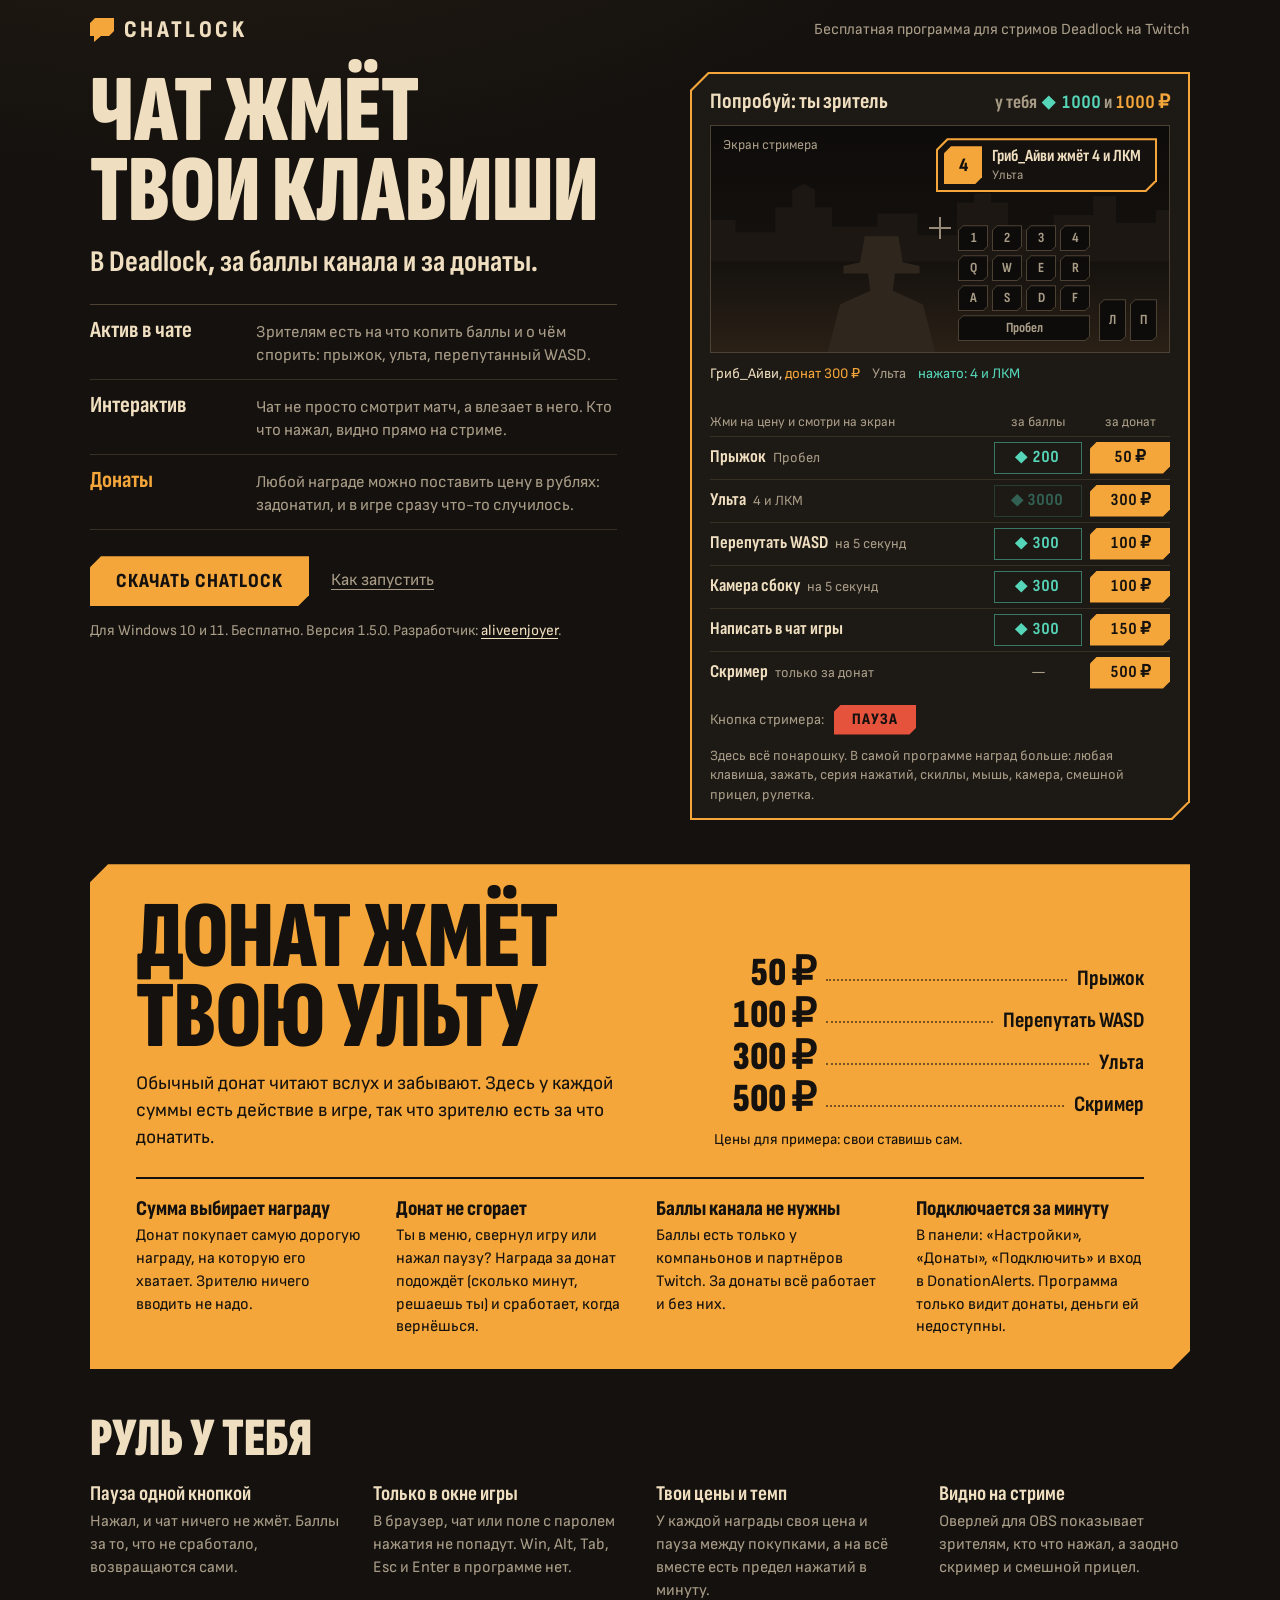
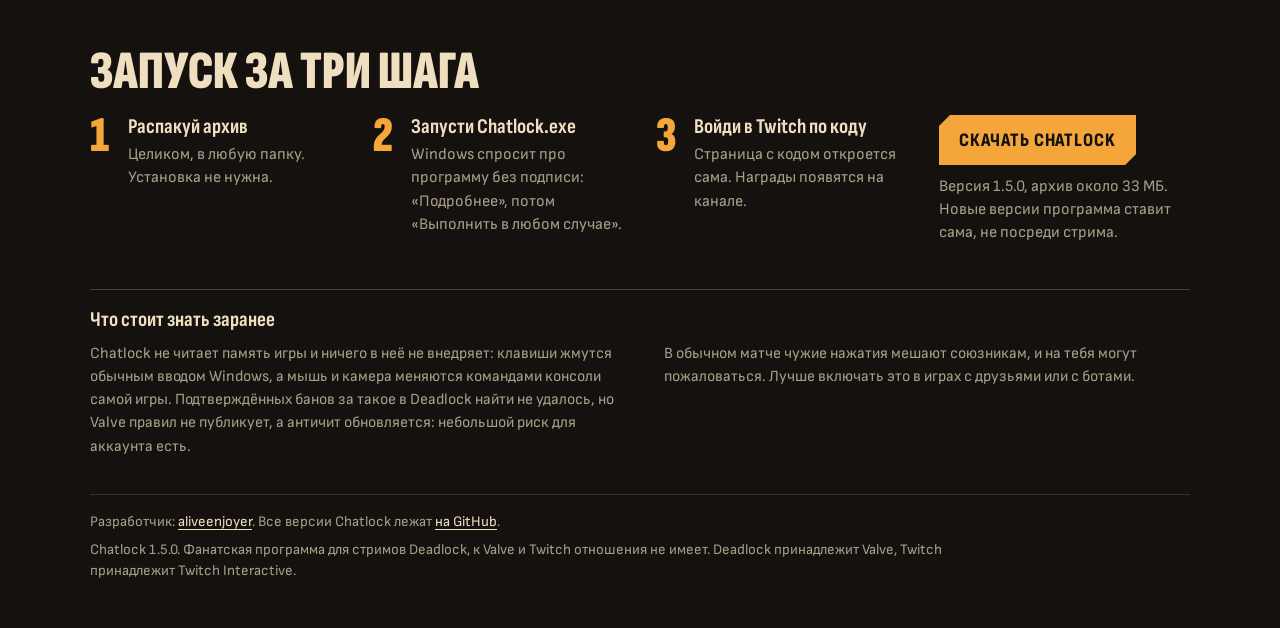
==== commit 0e903dcd: "Страница Chatlock: короче и про пользу Первый экран говорит, что получает стример: актив в чате, инт" ====
--- a/chatlock/index.html
+++ b/chatlock/index.html
@@ -3,21 +3,23 @@
 <head>
 <meta charset="utf-8">
 <meta name="viewport" content="width=device-width, initial-scale=1, viewport-fit=cover">
-<meta name="description" content="Зрители тратят баллы канала на Twitch, и у стримера в Deadlock нажимается клавиша. Бесплатная программа для Windows.">
+<meta name="description" content="Зрители тратят баллы канала на Twitch или донатят, и у стримера в Deadlock нажимается клавиша. Актив в чате, интерактив и донаты со смыслом. Бесплатная программа для Windows.">
 <meta name="theme-color" content="#14110e">
 <meta property="og:type" content="website">
-<meta property="og:title" content="Chatlock для Deadlock">
-<meta property="og:description" content="Зрители тратят баллы канала на Twitch, и у стримера в Deadlock нажимается клавиша. Бесплатная программа для Windows.">
+<meta property="og:title" content="Chatlock: чат жмёт твои клавиши в Deadlock">
+<meta property="og:description" content="Зрители тратят баллы канала на Twitch или донатят, и у стримера в Deadlock нажимается клавиша. Актив в чате, интерактив и донаты со смыслом. Бесплатная программа для Windows.">
 <meta property="og:url" content="https://aliveenjoyer.github.io/chatlock/">
 <link rel="canonical" href="https://aliveenjoyer.github.io/chatlock/">
 <link rel="icon" href="data:image/svg+xml,%3Csvg%20xmlns%3D%22http%3A%2F%2Fwww.w3.org%2F2000%2Fsvg%22%20viewBox%3D%220%200%2024%2024%22%3E%3Cpath%20fill%3D%22%23f4a63a%22%20d%3D%22M5%200h19v13l-5%205h-8l-7%206v-6H0V5z%22%2F%3E%3C%2Fsvg%3E">
 <style>img { max-width: 100%; } [hidden] { display: none !important; }</style>
-<title>Chatlock для Deadlock</title>
+<title>Chatlock: чат жмёт твои клавиши в Deadlock</title>
 <link rel="stylesheet" href="https://fonts.googleapis.com/css2?family=Sofia+Sans:wght@400;600;700&family=Sofia+Sans+Condensed:wght@600;700;800&family=Sofia+Sans+Extra+Condensed:wght@800;900&display=swap">
 <style>
-  /* Layout: a poster headline beside one live demo (first you are the viewer, then the streamer);
-     under an art-deco double rule, quiet left-aligned sections. One look, dark by choice: it is the
-     look of the program's own panel and of the game it is made for. */
+  /* Layout: one screen says it all. A poster headline, the three things a streamer gets, and a
+     live demo whose price list is the list of features. Then the one loud block of the page, in
+     amber, about donations; then two quiet rows: who is in control and how to start.
+     Dark by choice: it is the look of the program's own panel and of the game it is made for.
+     Amber is money: whatever is about donations is the brightest thing in sight. */
   :root {
     color-scheme: dark;
     --soot: #14110e; --pit: #0e0c0a; --lamp: #2a2016; --plate: #1d1915; --plate-2: #262019; --line: #382f25; --line-2: #4d4133;
@@ -26,200 +28,219 @@
     --display: "Sofia Sans Extra Condensed", Bahnschrift, "Arial Narrow", sans-serif;
     --narrow: "Sofia Sans Condensed", Bahnschrift, "Arial Narrow", sans-serif;
     --body: "Sofia Sans", "Segoe UI", system-ui, sans-serif;
+    --cut-xs: polygon(5px 0, 100% 0, 100% calc(100% - 5px), calc(100% - 5px) 100%, 0 100%, 0 5px);
     --cut-s: polygon(7px 0, 100% 0, 100% calc(100% - 7px), calc(100% - 7px) 100%, 0 100%, 0 7px);
     --cut-m: polygon(11px 0, 100% 0, 100% calc(100% - 11px), calc(100% - 11px) 100%, 0 100%, 0 11px);
     --cut-l: polygon(18px 0, 100% 0, 100% calc(100% - 18px), calc(100% - 18px) 100%, 0 100%, 0 18px);
+    --glide: .6s cubic-bezier(.2, .7, .2, 1);
   }
   * { box-sizing: border-box; }
-  body { margin: 0; background: radial-gradient(1200px 640px at 16% -12%, var(--lamp), transparent 70%) var(--soot); color: var(--ink); font: 17px/1.55 var(--body); }
+  body { margin: 0; background: radial-gradient(1200px 640px at 16% -12%, var(--lamp), transparent 70%) var(--soot); color: var(--ink); font: 17px/1.5 var(--body); }
   a { color: inherit; }
   button { font: inherit; color: inherit; }
   :focus-visible { outline: 2px solid var(--amber); outline-offset: 3px; }
-  .wrap { max-width: 1180px; margin: 0 auto; padding-inline: clamp(16px, 4vw, 40px); padding-block: 0 48px; }
+  .wrap { max-width: 1180px; margin: 0 auto; padding: 0 clamp(16px, 4vw, 40px) 40px; }
 
   /* ---- the top ---- */
-  .top { display: flex; flex-wrap: wrap; align-items: center; gap: 10px 28px; padding-block: 18px 6px; }
-  .brand { display: inline-flex; align-items: center; gap: 10px; font: 800 24px/1 var(--narrow); letter-spacing: .14em; text-transform: uppercase; text-decoration: none; }
+  .top { display: flex; flex-wrap: wrap; align-items: center; gap: 6px 28px; padding-block: 18px 4px; }
+  .brand { display: inline-flex; align-items: center; gap: 10px; font: 800 24px/1 var(--narrow); letter-spacing: .14em; text-transform: uppercase; }
   /* The mark: a key cap that is also a chat bubble. */
   .brand i { width: 24px; height: 24px; background: var(--amber); clip-path: polygon(5px 0, 100% 0, 100% 13px, 19px 18px, 11px 18px, 4px 24px, 4px 18px, 0 18px, 0 5px); }
-  .top nav { margin-left: auto; display: flex; flex-wrap: wrap; gap: 4px 24px; font-size: 15.5px; color: var(--dim); }
-  .top nav a { text-decoration: none; padding-block: 4px; }
-  .top nav a:hover { color: var(--ink); }
-
-  /* ---- the hero: the thesis and the proof ---- */
-  .hero { display: grid; grid-template-columns: minmax(0, 1fr) minmax(0, 520px); gap: 36px 56px; align-items: start; padding-block: 30px 46px; }
-  /* Three lines, broken by hand; the size keeps the longest of them inside its column. */
-  h1 { margin: 0; font: 900 clamp(60px, 8.2vw, 112px)/.84 var(--display); text-transform: uppercase; }
-  .lead { margin: 24px 0 0; max-width: 33em; font-size: 19px; }
+  .top p { margin: 0 0 0 auto; color: var(--dim); font-size: 15.5px; }
+
+  /* ---- the hero: what it is, what it gives, and the proof ---- */
+  .hero { display: grid; grid-template-columns: minmax(0, 1fr) minmax(0, 500px); gap: 32px 48px; align-items: start; padding-block: 26px 44px; }
+  /* Two lines, broken by hand; the size keeps the longer of them inside its column. */
+  h1 { margin: 0; font: 900 clamp(54px, 7.4vw, 100px)/.84 var(--display); text-transform: uppercase; }
+  .deck { margin: 14px 0 0; font: 700 clamp(22px, 2.5vw, 30px)/1.15 var(--narrow); }
+  /* What the streamer gets, in a streamer's own three words. */
+  .gains { max-width: 31em; margin: 24px 0 0; padding: 0; list-style: none; border-top: 1px solid var(--line-2); }
+  .gains li { display: grid; grid-template-columns: 150px minmax(0, 1fr); gap: 2px 16px; align-items: baseline; padding: 12px 0; border-bottom: 1px solid var(--line); }
+  .gains b { font: 700 23px/1.15 var(--narrow); }
+  .gains span { color: var(--dim); font-size: 16.5px; line-height: 1.4; }
+  .gains .money b { color: var(--amber); }
   .acts { display: flex; flex-wrap: wrap; align-items: center; gap: 12px 22px; margin-top: 26px; }
   .btn { display: inline-flex; align-items: center; min-height: 50px; padding: 6px 26px; border: 0; cursor: pointer; text-decoration: none; background: var(--amber); color: var(--soot);
     font: 800 20px/1 var(--narrow); letter-spacing: .05em; text-transform: uppercase; clip-path: var(--cut-m); }
   .btn:hover { filter: brightness(1.1); }
   .more { color: var(--dim); text-underline-offset: 4px; }
   .more:hover { color: var(--ink); }
-  .fine { margin: 16px 0 0; color: var(--dim); font-size: 15px; }
+  .fine { margin: 14px 0 0; color: var(--dim); font-size: 15px; }
   .fine a, footer a { color: var(--ink); text-underline-offset: 3px; }
   .fine a:hover, footer a:hover { color: var(--amber); }
 
-  /* The art-deco double rule of the panel. */
-  .rule { height: 6px; border-top: 2px solid var(--amber); border-bottom: 1px solid var(--line-2); }
-
   /* ---- the demo ---- */
   .demo { padding: 2px; background: var(--amber); clip-path: var(--cut-l); }
-  .demo-in { display: grid; gap: 14px; padding: 18px 18px 14px; background: var(--plate);
+  .demo-in { display: grid; gap: 11px; padding: 16px 18px 14px; background: var(--plate);
     clip-path: polygon(17px 0, 100% 0, 100% calc(100% - 17px), calc(100% - 17px) 100%, 0 100%, 0 17px); }
   .dh { display: flex; flex-wrap: wrap; align-items: baseline; gap: 4px 14px; }
-  .dh b { font: 700 23px/1.1 var(--narrow); }
-  .bal { margin-left: auto; color: var(--soul); font: 700 20px/1 var(--narrow); font-variant-numeric: tabular-nums; white-space: nowrap; }
-  .bal .soul { margin-left: .35em; }
-  .soul::before { content: ""; display: inline-block; width: .5em; height: .5em; margin-right: .38em; background: currentColor; transform: translateY(-.08em) rotate(45deg); }
-  .hint { margin: 0; color: var(--dim); font-size: 14.5px; line-height: 1.4; }
-
-  .tiles { display: grid; grid-template-columns: repeat(3, minmax(0, 1fr)); gap: 8px; }
-  .tile { display: grid; gap: 6px; padding: 10px 12px 9px; text-align: left; cursor: pointer; background: var(--plate-2); border: 1px solid var(--line-2); font: 700 17px/1.1 var(--narrow); }
-  .tile span { color: var(--soul); font-variant-numeric: tabular-nums; }
-  .tile:hover { border-color: var(--amber); }
-  .tile:active { transform: translateY(1px); }
-  .tile:disabled { opacity: .45; cursor: default; border-color: var(--line-2); transform: none; }
-
-  /* The streamer's screen, top to bottom: the card that pops up on the stream, a line of the
-     game's chat, the crosshair, and the input display with the keys. */
-  .screen { position: relative; height: 262px; overflow: hidden; border: 1px solid var(--line-2); background: linear-gradient(180deg, var(--pit), var(--soot) 62%, var(--lamp)); }
+  .dh b { font: 700 22px/1.1 var(--narrow); }
+  .wallet { margin-left: auto; color: var(--dim); font: 700 19px/1 var(--narrow); font-variant-numeric: tabular-nums; white-space: nowrap; }
+  .soul { color: var(--soul); }
+  .soul::before { content: ""; display: inline-block; width: .5em; height: .5em; margin: 0 .38em 0 .22em; background: currentColor; transform: translateY(-.08em) rotate(45deg); }
+  .rub { color: var(--amber); }
+
+  /* The streamer's screen: the street and the hero seen over the shoulder, the crosshair, a line
+     of the game's chat, the input display with the keys, and the card that pops up on the stream. */
+  .screen { position: relative; height: 228px; overflow: hidden; border: 1px solid var(--line-2); background: linear-gradient(180deg, var(--pit), var(--soot) 58%, var(--lamp)); }
   .screen .tag { position: absolute; left: 12px; top: 9px; color: var(--dim); font-size: 13.5px; }
-  .aim { position: absolute; left: 50%; top: 47%; width: 22px; height: 22px; transform: translate(-50%, -50%); opacity: .55;
+  .city { position: absolute; left: -12%; right: -12%; bottom: 40%; height: 78px; background: #1c1712; transition: transform var(--glide);
+    clip-path: polygon(0 100%, 0 46%, 5% 46%, 5% 20%, 9% 20%, 9% 46%, 14% 46%, 14% 62%, 21% 62%, 21% 30%, 24% 30%, 24% 8%, 26% 0, 28% 8%, 28% 30%, 31% 30%, 31% 55%, 39% 55%, 39% 38%, 46% 38%, 46% 66%, 53% 66%, 53% 24%, 56% 24%, 56% 12%, 59% 12%, 59% 24%, 62% 24%, 62% 58%, 70% 58%, 70% 40%, 77% 40%, 77% 16%, 81% 16%, 81% 50%, 88% 50%, 88% 34%, 94% 34%, 94% 60%, 100% 60%, 100% 100%); }
+  .man { position: absolute; left: 25%; bottom: -8px; width: 112px; height: 124px; background: #2f271e; transition: transform var(--glide);
+    clip-path: polygon(35% 0, 65% 0, 69% 21%, 84% 24%, 84% 30%, 62% 30%, 60% 44%, 87% 55%, 100% 100%, 0 100%, 13% 55%, 40% 44%, 38% 30%, 16% 30%, 16% 24%, 31% 21%); }
+  /* "The camera from the side": the hero slides off to the edge, the street goes the other way. */
+  .screen.side .man { transform: translateX(-108px) scale(1.08); }
+  .screen.side .city { transform: translateX(34px); }
+  .aim { position: absolute; left: 50%; top: 45%; width: 22px; height: 22px; transform: translate(-50%, -50%); opacity: .6;
     background: linear-gradient(var(--ink), var(--ink)) center / 2px 100% no-repeat, linear-gradient(var(--ink), var(--ink)) center / 100% 2px no-repeat; }
-  .gchat { position: absolute; left: 12px; top: 76px; right: 12px; margin: 0; font-size: 14.5px; line-height: 1.3; }
+  .gchat { position: absolute; left: 12px; top: 72px; max-width: 48%; margin: 0; font-size: 14.5px; line-height: 1.3; }
   .gchat b { color: var(--sapphire); font-weight: 600; }
-  .pad { position: absolute; left: 12px; bottom: 12px; display: flex; align-items: flex-end; gap: 12px; }
-  .keys { display: grid; gap: 5px; }
-  .keys div, .mouse { display: flex; gap: 5px; }
+  .pad { position: absolute; right: 12px; bottom: 11px; display: flex; align-items: flex-end; gap: 9px; }
+  .keys { display: grid; gap: 4px; }
+  .keys div, .mouse { display: flex; gap: 4px; }
   /* A key on the streamer's input display: an outline at rest, amber and a little lower while down. */
-  .k { position: relative; display: grid; place-items: center; width: 34px; height: 32px; background: var(--line-2); color: var(--dim); font: 700 15px/1 var(--narrow); clip-path: var(--cut-s); transition: transform .06s; }
-  .k::before { content: ""; position: absolute; inset: 1px; background: var(--pit); clip-path: polygon(6px 0, 100% 0, 100% calc(100% - 6px), calc(100% - 6px) 100%, 0 100%, 0 6px); }
+  .k { position: relative; display: grid; place-items: center; width: 30px; height: 26px; background: var(--line-2); color: var(--dim); font: 700 14px/1 var(--narrow); clip-path: var(--cut-xs); transition: transform .06s; }
+  .k::before { content: ""; position: absolute; inset: 1px; background: var(--pit); clip-path: polygon(4px 0, 100% 0, 100% calc(100% - 4px), calc(100% - 4px) 100%, 0 100%, 0 4px); }
   .k span { position: relative; }
-  .k.w1 { width: 58px; } .k.w3 { width: 112px; } .k.m { width: 30px; height: 46px; }
+  .k.wide { width: 132px; } .k.m { width: 27px; height: 42px; }
   .k.down { transform: translateY(2px); background: var(--amber); color: var(--soot); }
   .k.down::before { background: var(--amber); }
-  .ocard { position: absolute; right: 12px; top: 12px; max-width: 62%; padding: 2px; background: var(--amber); clip-path: var(--cut-m); opacity: 0; transform: translateY(-8px); transition: opacity .2s, transform .2s; }
+  /* While the movement keys are mixed up, they are the colour of everything that is not a key press. */
+  .screen.mixed .k.mv { background: var(--sapphire); color: var(--sapphire); }
+  .boo { position: absolute; inset: 0; display: none; place-items: center; overflow: hidden; background: radial-gradient(closest-side, #4a0d08, #120302); }
+  .boo.show { display: grid; }
+  .boo svg { width: 150px; height: 175px; animation: lunge 1.3s cubic-bezier(.1, .8, .2, 1) forwards; }
+  @keyframes lunge { from { transform: scale(.25); opacity: .2; } 22% { opacity: 1; } to { transform: scale(1.75); } }
+  .ocard { position: absolute; right: 12px; top: 12px; max-width: 64%; padding: 2px; background: var(--amber); clip-path: var(--cut-m); opacity: 0; transform: translateY(-8px); transition: opacity .2s, transform .2s; }
   .ocard.show { opacity: 1; transform: none; }
   .ocard.fx { background: var(--sapphire); }
-  .ocard-in { display: flex; align-items: center; gap: 10px; padding: 7px 14px 7px 7px; background: var(--soot); clip-path: polygon(10px 0, 100% 0, 100% calc(100% - 10px), calc(100% - 10px) 100%, 0 100%, 0 10px); }
+  .ocard-in { display: flex; align-items: center; gap: 10px; padding: 6px 14px 6px 6px; background: var(--soot); clip-path: polygon(10px 0, 100% 0, 100% calc(100% - 10px), calc(100% - 10px) 100%, 0 100%, 0 10px); }
   .ocard .ok { flex: none; display: grid; place-items: center; min-width: 38px; height: 38px; padding: 0 8px; background: var(--amber); color: var(--soot); font: 800 19px/1 var(--narrow); clip-path: var(--cut-s); }
   .ocard.fx .ok { background: var(--sapphire); }
   .ocard .ot { min-width: 0; font: 700 17px/1.15 var(--narrow); overflow-wrap: anywhere; }
   .ocard .ot small { display: block; color: var(--dim); font: 400 13px/1.3 var(--body); }
-  .curtain { position: absolute; inset: 0; display: grid; place-items: center; padding: 16px; text-align: center; background: color-mix(in srgb, var(--pit) 86%, transparent); color: var(--dim); font: 700 22px/1.2 var(--narrow); }
-  .curtain.stop { color: var(--stop); }
+  .curtain { position: absolute; inset: 0; display: grid; place-items: center; padding: 16px; text-align: center; background: color-mix(in srgb, var(--pit) 86%, transparent); color: var(--stop); font: 700 22px/1.2 var(--narrow); }
+
+  /* What the streamer's panel says about the last purchase. */
+  .feed { margin: 0; padding: 0; list-style: none; font-size: 14.5px; line-height: 1.35; }
+  .feed li { display: flex; flex-wrap: wrap; align-content: start; gap: 0 12px; min-height: 2.7em; }
+  .feed .w, .feed .a { white-space: nowrap; }
+  .feed .a { color: var(--dim); }
+  .feed .r { color: var(--soul); }
+  .feed .r.no { color: var(--stop); }
+  .feed .r.wait { color: var(--sapphire); }
+
+  /* The price list: every reward has a price in points and a price as a donation. */
+  .menu { margin: 0; padding: 0; list-style: none; }
+  .menu-head, .menu li { display: grid; grid-template-columns: minmax(0, 1fr) 88px 80px; gap: 0 8px; align-items: center; }
+  .menu-head { padding-bottom: 5px; color: var(--dim); font-size: 13.5px; line-height: 1.2; }
+  .menu-head span + span { text-align: center; }
+  .menu li { padding: 5px 0; border-top: 1px solid var(--line); }
+  .menu .nm { min-width: 0; font: 700 18px/1.15 var(--narrow); }
+  .menu .nm small { margin-left: 7px; color: var(--dim); font: 400 14px/1.2 var(--body); white-space: nowrap; }
+  .pay { min-height: 32px; padding: 4px 6px; cursor: pointer; font: 700 17px/1 var(--narrow); font-variant-numeric: tabular-nums; white-space: nowrap; }
+  .pay.pts { background: none; border: 1px solid color-mix(in srgb, var(--soul) 50%, transparent); color: var(--soul); }
+  .pay.pts::before { content: ""; display: inline-block; width: .5em; height: .5em; margin-right: .38em; background: currentColor; transform: translateY(-.08em) rotate(45deg); }
+  .pay.pts:hover { border-color: var(--soul); background: color-mix(in srgb, var(--soul) 14%, transparent); }
+  .pay.money { border: 0; background: var(--amber); color: var(--soot); clip-path: var(--cut-s); }
+  .pay.money:hover { filter: brightness(1.12); }
+  .pay:active { transform: translateY(1px); }
+  .pay:disabled { opacity: .38; cursor: default; filter: none; transform: none; }
+  .pay.pts:disabled { border-color: color-mix(in srgb, var(--soul) 50%, transparent); background: none; }
+  .menu .none { color: var(--dim); text-align: center; }
 
   .sctl { display: flex; flex-wrap: wrap; align-items: center; gap: 8px 10px; color: var(--dim); font-size: 14.5px; }
-  .sctl span { margin-right: 4px; }
   .quiet { padding: 6px 12px; cursor: pointer; background: none; border: 1px solid var(--line-2); color: var(--ink); font-size: 14.5px; }
   .quiet:hover { border-color: var(--dim); }
-  .quiet[aria-pressed="true"] { background: var(--ink); border-color: var(--ink); color: var(--soot); }
   .halt { padding: 7px 18px; cursor: pointer; border: 0; background: var(--stop); color: var(--soot); font: 800 16px/1 var(--narrow); letter-spacing: .08em; text-transform: uppercase; clip-path: var(--cut-s); }
   .halt[aria-pressed="true"] { background: var(--amber); }
-
-  .feed { margin: 0; padding: 0; list-style: none; font-size: 14.5px; line-height: 1.35; }
-  .feed li { display: grid; grid-template-columns: 42px minmax(0, .9fr) minmax(0, 1fr) minmax(0, 1.5fr); gap: 0 10px; padding: 6px 0; border-top: 1px solid var(--line); }
-  .feed .t { color: var(--dim); font-variant-numeric: tabular-nums; }
-  .feed .w { overflow-wrap: anywhere; }
-  .feed .a { color: var(--dim); overflow-wrap: anywhere; }
-  .feed .r { color: var(--soul); overflow-wrap: anywhere; }
-  .feed .r.no { color: var(--dim); }
-  .feed .r.no b { color: var(--stop); font-weight: 400; }
-
-  /* ---- the sections ---- */
-  .sec { padding-block: 58px 6px; }
-  h2 { margin: 0 0 12px; font: 900 clamp(42px, 5.6vw, 68px)/.9 var(--display); text-transform: uppercase; text-wrap: balance; }
-  .intro { margin: 0 0 30px; max-width: 37em; color: var(--dim); font-size: 18.5px; }
-  h3 { margin: 0 0 6px; font: 700 22px/1.15 var(--narrow); }
-  .sec p { margin: 0; }
-  .cols3 { display: grid; grid-template-columns: repeat(3, minmax(0, 1fr)); gap: 26px 36px; margin: 0; padding: 0; list-style: none; }
-  .cols2 { display: grid; grid-template-columns: repeat(2, minmax(0, 1fr)); gap: 26px 48px; }
-  .cols3 p, .cols2 p, .points p { color: var(--dim); font-size: 16.5px; }
-
-  /* A real sequence, so it is numbered. */
-  .steps { counter-reset: step; }
-  .steps li { counter-increment: step; }
-  .steps li::before { content: counter(step); display: block; margin-bottom: 4px; color: var(--amber); font: 900 62px/.9 var(--display); }
-
-  .wall { display: flex; flex-wrap: wrap; gap: 8px; margin: 0 0 12px; padding: 0; list-style: none; }
-  .cap { position: relative; display: grid; place-items: center; min-width: 46px; height: 44px; padding: 0 12px; background: var(--c, var(--amber)); color: var(--c, var(--amber)); font: 700 19px/1 var(--narrow); clip-path: var(--cut-s); }
-  .cap::before { content: ""; position: absolute; inset: 1px; background: var(--plate-2); clip-path: polygon(6px 0, 100% 0, 100% calc(100% - 6px), calc(100% - 6px) 100%, 0 100%, 0 6px); }
-  .cap span { position: relative; }
-  .cap.fx { --c: var(--sapphire); }
-  .cap.no { --c: var(--line-2); color: var(--dim); text-decoration: line-through; }
-  .legend { margin: 0 0 22px; color: var(--dim); font-size: 15.5px; }
-  .keys-grid { display: grid; grid-template-columns: minmax(0, 1.25fr) minmax(0, 1fr); gap: 30px 56px; align-items: start; }
-  .points { display: grid; gap: 20px; }
-
-  /* The panel, drawn with the panel's own shapes. */
-  .ctl { display: grid; grid-template-columns: minmax(0, 1.1fr) minmax(0, 1fr); gap: 34px 56px; align-items: start; }
-  .mini { padding: 14px 16px 10px; background: var(--soot); border: 1px solid var(--line-2); font: 14px/1.3 var(--narrow); }
-  .mini-top { display: flex; align-items: center; gap: 12px; padding-bottom: 9px; border-bottom: 2px solid var(--amber); }
-  .mini-top .brand { font-size: 16px; gap: 7px; }
-  .mini-top .brand i { width: 17px; height: 17px; clip-path: polygon(4px 0, 100% 0, 100% 9px, 13px 13px, 8px 13px, 3px 17px, 3px 13px, 0 13px, 0 4px); }
-  .mini-top b { color: var(--amber); font-size: 19px; }
-  .mini-top .halt { margin-left: auto; font-size: 14px; cursor: default; }
-  .mrow { display: grid; grid-template-columns: 30px 78px minmax(0, 1fr) auto; align-items: center; gap: 0 10px; padding: 7px 0; border-bottom: 1px solid var(--line); }
-  .mrow.off > * { opacity: .5; }
-  .sw { position: relative; width: 30px; height: 16px; border: 1px solid var(--amber); }
-  .sw::after { content: ""; position: absolute; top: 2px; right: 2px; width: 10px; height: 10px; background: var(--amber); }
-  .mrow.off .sw { border-color: var(--line-2); }
-  .mrow.off .sw::after { right: auto; left: 2px; background: var(--dim); }
-  .mrow .cap { min-width: 0; height: 26px; padding: 0 6px; font-size: 14px; }
-  .mrow .nm { font: 400 15px/1.2 var(--body); }
-  .mrow .pr { color: var(--soul); font-variant-numeric: tabular-nums; }
-  .mini .feed { margin-top: 8px; font: 13.5px/1.35 var(--body); }
-  .mini .feed li:first-child { border-top: 0; }
-
-  .get { display: grid; gap: 10px; justify-items: start; margin-top: 30px; padding-top: 22px; border-top: 1px solid var(--line-2); }
-  .get p { color: var(--dim); max-width: 36em; }
-
-  footer { margin-top: 60px; padding-top: 18px; border-top: 1px solid var(--line); color: var(--dim); font-size: 14.5px; }
+  .hint { margin: 0; color: var(--dim); font-size: 14px; line-height: 1.4; }
+
+  /* ---- donations: the one loud block ---- */
+  .gold { padding: 34px clamp(18px, 3.6vw, 46px) 30px; background: var(--amber); color: var(--soot); clip-path: var(--cut-l); }
+  .gold-top { display: grid; grid-template-columns: minmax(0, 1fr) minmax(0, 430px); gap: 22px 56px; align-items: end; }
+  .gold h2 { margin: 0; font: 900 clamp(52px, 7.4vw, 100px)/.84 var(--display); text-transform: uppercase; }
+  .gold .say { max-width: 29em; margin: 14px 0 0; font-size: 19px; line-height: 1.4; }
+  /* The tip menu: a sum and what it does, with the dotted leader of a printed price list. */
+  .ladder { margin: 0; padding: 0; list-style: none; }
+  .ladder li { display: flex; align-items: baseline; gap: 10px; padding: 3px 0; font: 700 22px/1.15 var(--narrow); }
+  .ladder b { flex: none; min-width: 2.55em; font: 900 40px/.9 var(--display); font-variant-numeric: tabular-nums; text-align: right; }
+  .ladder i { flex: 1; min-width: 16px; border-bottom: 2px dotted color-mix(in srgb, var(--soot) 55%, transparent); transform: translateY(-4px); }
+  .gold .note { margin: 8px 0 0; font-size: 15px; }
+  .facts { display: grid; grid-template-columns: repeat(4, minmax(0, 1fr)); gap: 18px 32px; margin-top: 26px; padding-top: 18px; border-top: 2px solid var(--soot); }
+  .gold h3 { margin: 0 0 4px; font: 800 21px/1.15 var(--narrow); }
+  .facts p { margin: 0; font-size: 16px; line-height: 1.42; }
+
+  /* ---- the quiet rows ---- */
+  .sec { padding-top: 46px; }
+  .sec h2 { margin: 0 0 18px; font: 900 clamp(38px, 4.6vw, 54px)/.9 var(--display); text-transform: uppercase; }
+  .sec h3, .know h3 { margin: 0 0 4px; font: 700 21px/1.15 var(--narrow); }
+  .cols4 { display: grid; grid-template-columns: repeat(4, minmax(0, 1fr)); gap: 20px 32px; }
+  .cols4 p { margin: 0; color: var(--dim); font-size: 16px; line-height: 1.45; }
+  /* A real sequence, so it is numbered. The steps sit on the same four columns as the row above. */
+  .steps { grid-column: span 3; display: grid; grid-template-columns: repeat(3, minmax(0, 1fr)); grid-template-columns: subgrid; gap: 20px 32px; margin: 0; padding: 0; list-style: none; counter-reset: step; }
+  .steps li { display: grid; grid-template-columns: 30px minmax(0, 1fr); gap: 0 8px; align-content: start; counter-increment: step; }
+  .steps li::before { content: counter(step); grid-row: span 2; color: var(--amber); font: 900 50px/.84 var(--display); }
+  .get { display: grid; gap: 10px; justify-items: start; align-content: start; }
+  .get .btn { padding-inline: 20px; font-size: 19px; }
+
+  .know { display: grid; grid-template-columns: repeat(2, minmax(0, 1fr)); gap: 6px 48px; margin-top: 44px; padding-top: 18px; border-top: 1px solid var(--line-2); }
+  .know h3 { grid-column: 1 / -1; }
+  .know p { margin: 0; color: var(--dim); font-size: 15.5px; line-height: 1.5; }
+
+  footer { margin-top: 36px; padding-top: 16px; border-top: 1px solid var(--line); color: var(--dim); font-size: 14.5px; }
   footer p { margin: 0 0 6px; max-width: 60em; }
 
-  @media (max-width: 1100px) { .hero { grid-template-columns: minmax(0, 1fr); } }
+  @media (max-width: 1100px) {
+    .hero { grid-template-columns: minmax(0, 1fr); }
+    .demo { max-width: 620px; }
+  }
   @media (max-width: 960px) {
-    .ctl, .keys-grid { grid-template-columns: minmax(0, 1fr); }
-    .cols3 { grid-template-columns: minmax(0, 1fr); }
-    .steps li { display: grid; grid-template-columns: 54px minmax(0, 1fr); gap: 0 6px; }
-    .steps li::before { grid-row: span 2; }
+    .gold-top { grid-template-columns: minmax(0, 1fr); align-items: start; }
+    .ladder { max-width: 430px; }
+    .facts, .cols4 { grid-template-columns: repeat(2, minmax(0, 1fr)); }
+    .steps { grid-column: 1 / -1; grid-template-columns: minmax(0, 1fr); }
+    .get { grid-column: 1 / -1; }
   }
   @media (max-width: 640px) {
-    .cols2 { grid-template-columns: minmax(0, 1fr); }
-    /* A short page on a phone is scrolled, not navigated. */
-    .top nav { display: none; }
-    .tiles { grid-template-columns: repeat(2, minmax(0, 1fr)); }
+    .top p { margin-left: 0; }
+    .know { grid-template-columns: minmax(0, 1fr); gap: 10px; }
     .demo-in { padding-inline: 12px; }
-    .ocard { top: 34px; left: 12px; max-width: none; }
-    .gchat { top: 100px; }
+    .man { left: 4%; }
     .aim { display: none; }
-    .feed li { grid-template-columns: minmax(0, 1fr) minmax(0, 1.2fr); }
-    .feed .t { display: none; }
-    .feed .r { grid-column: 1 / -1; }
-  }
-  @media (prefers-reduced-motion: reduce) { .k, .ocard { transition: none; } }
+    .ocard { max-width: none; left: 12px; top: 32px; }
+    .gchat { top: 96px; }
+    .screen { height: 244px; }
+  }
+  @media (max-width: 520px) {
+    .gains li { grid-template-columns: minmax(0, 1fr); }
+    .facts, .cols4 { grid-template-columns: minmax(0, 1fr); }
+    .menu-head, .menu li { grid-template-columns: minmax(0, 1fr) 76px 70px; gap: 0 6px; }
+    .menu .nm small { display: block; margin-left: 0; white-space: normal; }
+  }
+  @media (prefers-reduced-motion: reduce) {
+    .k, .ocard, .man, .city { transition: none; }
+    .boo svg { animation: none; }
+  }
 </style>
 </head>
 <body>
 <div class="wrap">
   <header class="top">
     <span class="brand"><i aria-hidden="true"></i>Chatlock</span>
-    <nav aria-label="Разделы страницы">
-      <a href="#how">Как работает</a>
-      <a href="#keys">Что может чат</a>
-      <a href="#control">Контроль</a>
-      <a href="#honest">Риски</a>
-      <a href="#start">Запуск</a>
-    </nav>
+    <p>Бесплатная программа для стримов Deadlock на Twitch</p>
   </header>
 
   <main>
     <section class="hero">
       <div>
-        <h1>Чат жмёт<br>твои клавиши<br>в&nbsp;Deadlock</h1>
-        <p class="lead">Зрители тратят баллы канала на Twitch, а у тебя в игре нажимается F, пробел или Q. Chatlock сам ставит награды на канал, следит за очередью и возвращает баллы, если нажать не получилось.</p>
+        <h1>Чат жмёт<br>твои клавиши</h1>
+        <p class="deck">В&nbsp;Deadlock, за&nbsp;баллы канала и&nbsp;за&nbsp;донаты.</p>
+        <ul class="gains">
+          <li><b>Актив в чате</b><span>Зрителям есть на что копить баллы и о чём спорить: прыжок, ульта, перепутанный WASD.</span></li>
+          <li><b>Интерактив</b><span>Чат не просто смотрит матч, а влезает в него. Кто что нажал, видно прямо на стриме.</span></li>
+          <li class="money"><b>Донаты</b><span>Любой награде можно поставить цену в рублях: задонатил, и в игре сразу что-то случилось.</span></li>
+        </ul>
         <div class="acts">
           <a class="btn" data-download href="https://github.com/aliveenjoyer/chatlock/releases/latest/download/Chatlock.zip">Скачать Chatlock</a>
           <a class="more" href="#start">Как запустить</a>
@@ -227,142 +248,118 @@
         <p class="fine">Для Windows 10 и 11. Бесплатно. Версия <span data-version>1.5.0</span>. Разработчик: <a href="https://github.com/aliveenjoyer">aliveenjoyer</a>.</p>
       </div>
 
-      <div class="demo" id="demo">
+      <div class="demo">
         <div class="demo-in">
           <div class="dh">
             <b>Попробуй: ты зритель</b>
-            <span class="bal" aria-live="polite">у тебя <span class="soul" id="points">1000</span></span>
+            <span class="wallet" aria-live="polite">у тебя <span class="soul" id="points">1000</span> и <span class="rub"><span id="rubles">1000</span> ₽</span></span>
           </div>
-          <p class="hint">Купи награду и смотри на экран стримера. Здесь всё понарошку: эта страница ничего никуда не нажимает.</p>
-
-          <div class="tiles" id="tiles">
-            <button type="button" class="tile" data-reward="f"><b>Нажать F</b><span class="soul">300</span></button>
-            <button type="button" class="tile" data-reward="space"><b>Нажать пробел</b><span class="soul">200</span></button>
-            <button type="button" class="tile" data-reward="q"><b>Нажать Q</b><span class="soul">200</span></button>
-            <button type="button" class="tile" data-reward="qhold"><b>Зажать Q</b><span class="soul">300</span></button>
-            <button type="button" class="tile" data-reward="lmb"><b>Нажать ЛКМ</b><span class="soul">300</span></button>
-            <button type="button" class="tile" data-reward="chat"><b>Написать в чат</b><span class="soul">300</span></button>
-          </div>
 
           <div class="screen" id="screen">
+            <i class="city" aria-hidden="true"></i>
+            <i class="man" aria-hidden="true"></i>
             <span class="tag">Экран стримера</span>
             <i class="aim" aria-hidden="true"></i>
             <p class="gchat" id="gchat" hidden></p>
             <div class="pad" aria-hidden="true">
               <div class="keys">
-                <div><span class="k" data-k="Q"><span>Q</span></span><span class="k"><span>W</span></span><span class="k"><span>E</span></span><span class="k"><span>R</span></span></div>
-                <div><span class="k"><span>A</span></span><span class="k"><span>S</span></span><span class="k"><span>D</span></span><span class="k" data-k="F"><span>F</span></span></div>
-                <div><span class="k w1"><span>Shift</span></span><span class="k w3" data-k="SPACE"><span>Пробел</span></span></div>
+                <div><span class="k"><span>1</span></span><span class="k"><span>2</span></span><span class="k"><span>3</span></span><span class="k" data-k="4"><span>4</span></span></div>
+                <div><span class="k"><span>Q</span></span><span class="k mv" data-k="W"><span>W</span></span><span class="k"><span>E</span></span><span class="k"><span>R</span></span></div>
+                <div><span class="k mv" data-k="A"><span>A</span></span><span class="k mv" data-k="S"><span>S</span></span><span class="k mv" data-k="D"><span>D</span></span><span class="k"><span>F</span></span></div>
+                <div><span class="k wide" data-k="SPACE"><span>Пробел</span></span></div>
               </div>
               <div class="mouse"><span class="k m" data-k="LMB"><span>Л</span></span><span class="k m"><span>П</span></span></div>
             </div>
-            <div class="ocard" id="ocard"><div class="ocard-in"><span class="ok" id="ocardKey">Q</span><span class="ot"><span id="ocardWho">Гриб_Айви жмёт Q</span><small id="ocardWhat">Нажать Q</small></span></div></div>
-            <div class="curtain" id="curtain" hidden></div>
+            <div class="boo" id="boo" aria-hidden="true">
+              <svg viewBox="0 0 120 140">
+                <path fill="#e9dcc3" d="M60 6C30 6 12 28 12 60c0 20 7 33 18 42v18c0 5 3 8 8 8h44c5 0 8-3 8-8v-18c11-9 18-22 18-42C108 28 90 6 60 6z"/>
+                <path fill="#120302" d="M28 58c0-10 7-16 15-16s13 6 13 16-6 17-14 17-14-7-14-17zm36 0c0-10 5-16 13-16s15 6 15 16-6 17-14 17-14-7-14-17zM60 78l7 14H53zM38 104h44v5H38zm8 5h4v15h-4zm11 0h4v15h-4zm11 0h4v15h-4z"/>
+                <circle cx="43" cy="60" r="4" fill="#e5533d"/><circle cx="77" cy="60" r="4" fill="#e5533d"/>
+              </svg>
+            </div>
+            <div class="ocard" id="ocard"><div class="ocard-in"><span class="ok" id="ocardKey">4</span><span class="ot"><span id="ocardWho">Гриб_Айви жмёт 4 и ЛКМ</span><small id="ocardWhat">Ульта</small></span></div></div>
+            <div class="curtain" id="curtain" hidden>Пауза: чат ничего не жмёт</div>
           </div>
 
+          <ul class="feed" id="feed" aria-live="polite" aria-label="Последняя покупка">
+            <li><span class="w">Kelvin42, <span class="rub">донат 100 ₽</span></span><span class="a">Перепутать WASD</span><span class="r">клавиши перепутаны на 5 с</span></li>
+          </ul>
+
+          <div>
+            <div class="menu-head" aria-hidden="true"><span>Жми на цену и смотри на экран</span><span>за баллы</span><span>за донат</span></div>
+            <ul class="menu" id="menu">
+              <li><span class="nm">Прыжок<small>Пробел</small></span><button type="button" class="pay pts" data-buy="jump" data-how="points" aria-label="Прыжок за 200 баллов">200</button><button type="button" class="pay money" data-buy="jump" data-how="rub" aria-label="Прыжок за донат 50 рублей">50 ₽</button></li>
+              <li><span class="nm">Ульта<small>4 и ЛКМ</small></span><button type="button" class="pay pts" data-buy="ult" data-how="points" aria-label="Ульта за 3000 баллов">3000</button><button type="button" class="pay money" data-buy="ult" data-how="rub" aria-label="Ульта за донат 300 рублей">300 ₽</button></li>
+              <li><span class="nm">Перепутать WASD<small>на 5 секунд</small></span><button type="button" class="pay pts" data-buy="mix" data-how="points" aria-label="Перепутать WASD за 300 баллов">300</button><button type="button" class="pay money" data-buy="mix" data-how="rub" aria-label="Перепутать WASD за донат 100 рублей">100 ₽</button></li>
+              <li><span class="nm">Камера сбоку<small>на 5 секунд</small></span><button type="button" class="pay pts" data-buy="cam" data-how="points" aria-label="Камера сбоку за 300 баллов">300</button><button type="button" class="pay money" data-buy="cam" data-how="rub" aria-label="Камера сбоку за донат 100 рублей">100 ₽</button></li>
+              <li><span class="nm">Написать в чат игры</span><button type="button" class="pay pts" data-buy="chat" data-how="points" aria-label="Написать в чат игры за 300 баллов">300</button><button type="button" class="pay money" data-buy="chat" data-how="rub" aria-label="Написать в чат игры за донат 150 рублей">150 ₽</button></li>
+              <li><span class="nm">Скример<small>только за донат</small></span><span class="none" aria-hidden="true">—</span><button type="button" class="pay money" data-buy="boo" data-how="rub" aria-label="Скример за донат 500 рублей">500 ₽</button></li>
+            </ul>
+          </div>
+
           <div class="sctl">
-            <span>А это кнопки стримера:</span>
-            <button type="button" class="quiet" id="minimize" aria-pressed="false">Свернуть игру</button>
+            <span>Кнопка стримера:</span>
             <button type="button" class="halt" id="halt" aria-pressed="false">Пауза</button>
-            <button type="button" class="quiet" id="refill" hidden>Выдать ещё 1000 баллов</button>
+            <button type="button" class="quiet" id="refill" hidden>Выдать ещё баллов и рублей</button>
           </div>
-
-          <ul class="feed" id="feed" aria-live="polite" aria-label="Кто что нажал">
-            <li><span class="t">21:40</span><span class="w">Гриб_Айви</span><span class="a">Нажать Q</span><span class="r">нажато: Q</span></li>
-            <li><span class="t">21:39</span><span class="w">mo_and_krill</span><span class="a">Нажать F</span><span class="r no"><b>игра не в фокусе</b>, баллы возвращены</span></li>
-          </ul>
+          <p class="hint">Здесь всё понарошку. В самой программе наград больше: любая клавиша, зажать, серия нажатий, скиллы, мышь, камера, смешной прицел, рулетка.</p>
         </div>
       </div>
     </section>
 
-    <div class="rule" aria-hidden="true"></div>
-
-    <section class="sec" id="how">
-      <h2>Как это работает</h2>
-      <p class="intro">Зрителям ничего ставить не нужно. Программа стоит только у тебя и делает три вещи по порядку.</p>
-      <ol class="cols3 steps">
-        <li><h3>Зритель покупает награду</h3><p>Обычная награда за баллы канала: «Нажать F» за 300. Выбрал, подтвердил, больше ничего вводить не надо.</p></li>
-        <li><h3>Chatlock проверяет момент</h3><p>Окно Deadlock впереди, пауза не стоит, предел нажатий в минуту не превышен. Проверка идёт вплотную к самому нажатию.</p></li>
-        <li><h3>Клавиша нажата или баллы вернулись</h3><p>Нажалось: имя зрителя всплывает на стриме, а запрос ждёт в очереди наград на Twitch. Не нажалось: баллы возвращаются сами. Награда старше 30 секунд уже не срабатывает, так что поздних нажатий не бывает.</p></li>
-      </ol>
+    <section class="gold" id="donate">
+      <div class="gold-top">
+        <div>
+          <h2>Донат жмёт<br>твою ульту</h2>
+          <p class="say">Обычный донат читают вслух и забывают. Здесь у каждой суммы есть действие в игре, так что зрителю есть за что донатить.</p>
+        </div>
+        <div>
+          <ul class="ladder" aria-label="Пример цен за донат">
+            <li><b>50 ₽</b><i></i>Прыжок</li>
+            <li><b>100 ₽</b><i></i>Перепутать WASD</li>
+            <li><b>300 ₽</b><i></i>Ульта</li>
+            <li><b>500 ₽</b><i></i>Скример</li>
+          </ul>
+          <p class="note">Цены для примера: свои ставишь сам.</p>
+        </div>
+      </div>
+      <div class="facts">
+        <div><h3>Сумма выбирает награду</h3><p>Донат покупает самую дорогую награду, на которую его хватает. Зрителю ничего вводить не надо.</p></div>
+        <div><h3>Донат не сгорает</h3><p>Ты в меню, свернул игру или нажал паузу? Награда за донат подождёт (сколько минут, решаешь ты) и сработает, когда вернёшься.</p></div>
+        <div><h3>Баллы канала не нужны</h3><p>Баллы есть только у компаньонов и партнёров Twitch. За донаты всё работает и без них.</p></div>
+        <div><h3>Подключается за минуту</h3><p>В панели: «Настройки», «Донаты», «Подключить» и вход в DonationAlerts. Программа только видит донаты, деньги ей недоступны.</p></div>
+      </div>
     </section>
 
-    <section class="sec" id="keys">
-      <h2>Что может чат</h2>
-      <p class="intro">Только то, что ты сам положил в список. Зритель выбирает награду, а не клавишу.</p>
-      <div class="keys-grid">
-        <div>
-          <ul class="wall" aria-label="Что можно назначить на награду">
-            <li class="cap"><span>Q</span></li><li class="cap"><span>W</span></li><li class="cap"><span>E</span></li><li class="cap"><span>R</span></li><li class="cap"><span>F</span></li><li class="cap"><span>1</span></li><li class="cap"><span>2</span></li><li class="cap"><span>3</span></li><li class="cap"><span>4</span></li>
-            <li class="cap"><span>Пробел</span></li><li class="cap"><span>Shift</span></li><li class="cap"><span>Ctrl</span></li><li class="cap"><span>ЛКМ</span></li><li class="cap"><span>ПКМ</span></li>
-            <li class="cap fx"><span>Мышь ×4</span></li><li class="cap fx"><span>Камера</span></li><li class="cap fx"><span>WASD</span></li><li class="cap fx"><span>Чат игры</span></li><li class="cap fx"><span>Скример</span></li><li class="cap fx"><span>Прицел</span></li><li class="cap fx"><span>Рулетка</span></li>
-          </ul>
-          <p class="legend">Любая буква и цифра, пробел, Shift, Ctrl и кнопки мыши. Синим отмечено то, что не клавиша.</p>
-          <ul class="wall" aria-label="Чего в списке нет">
-            <li class="cap no"><span>Win</span></li><li class="cap no"><span>Alt</span></li><li class="cap no"><span>Tab</span></li><li class="cap no"><span>Esc</span></li><li class="cap no"><span>Enter</span></li><li class="cap no"><span>F1–F12</span></li>
-          </ul>
-          <p class="legend">Этих клавиш в программе нет совсем: свернуть игру или закрыть матч чат не сможет.</p>
-        </div>
-        <div class="points">
-          <div><h3>Нажать, зажать, серия, скилл</h3><p>Короткое нажатие, удержание до 10 секунд, серия нажатий («прыгать 5 секунд») или клавиша и сразу за ней ЛКМ: так срабатывают скиллы и ульта героя.</p></div>
-          <div><h3>Мышь и камера на 5 секунд</h3><p>Чувствительность мыши в четыре раза ниже или выше, камера уезжает от героя назад или вбок. Меняется в самой игре и само возвращается ровно таким, каким было у тебя.</p></div>
-          <div><h3>Перепутать WASD</h3><p>Клавиши движения на 5 секунд меняются местами: жмёшь вперёд, а герой идёт вбок. В меню, чате и других программах клавиши остаются собой.</p></div>
-          <div><h3>Строка в чат игры</h3><p>Зритель пишет до 50 символов, и строка уходит в чат матча от твоего имени. Ссылки и оскорбления отсеиваются, а в меню, магазине и консоли строка не пишется. Выключено, пока сам не включишь.</p></div>
-          <div><h3>Скример и смешной прицел</h3><p>Страшная картинка с криком или нелепый прицел поверх игры. Зрителям их показывает оверлей; самому их видно, когда игра идёт в окне без рамки. Тоже выключены, пока сам не включишь.</p></div>
-          <div><h3>Рулетка</h3><p>Срабатывает случайная из остальных включённых наград.</p></div>
+    <section class="sec" id="control">
+      <h2>Руль у тебя</h2>
+      <div class="cols4">
+        <div><h3>Пауза одной кнопкой</h3><p>Нажал, и чат ничего не жмёт. Баллы за то, что не сработало, возвращаются сами.</p></div>
+        <div><h3>Только в окне игры</h3><p>В браузер, чат или поле с паролем нажатия не попадут. Win, Alt, Tab, Esc и Enter в программе нет.</p></div>
+        <div><h3>Твои цены и темп</h3><p>У каждой награды своя цена и пауза между покупками, а на всё вместе есть предел нажатий в минуту.</p></div>
+        <div><h3>Видно на стриме</h3><p>Оверлей для OBS показывает зрителям, кто что нажал, а заодно скример и смешной прицел.</p></div>
+      </div>
+    </section>
+
+    <section class="sec" id="start">
+      <h2>Запуск за три шага</h2>
+      <div class="cols4">
+        <ol class="steps">
+          <li><h3>Распакуй архив</h3><p>Целиком, в любую папку. Установка не нужна.</p></li>
+          <li><h3>Запусти Chatlock.exe</h3><p>Windows спросит про программу без подписи: «Подробнее», потом «Выполнить в любом случае».</p></li>
+          <li><h3>Войди в Twitch по коду</h3><p>Страница с кодом откроется сама. Награды появятся на канале.</p></li>
+        </ol>
+        <div class="get">
+          <a class="btn" data-download href="https://github.com/aliveenjoyer/chatlock/releases/latest/download/Chatlock.zip">Скачать Chatlock</a>
+          <p>Версия <span data-version>1.5.0</span>, архив около <span data-size>33</span> МБ. Новые версии программа ставит сама, не посреди стрима.</p>
         </div>
       </div>
     </section>
 
-    <section class="sec" id="control">
-      <h2>Руль у тебя</h2>
-      <p class="intro">Вся панель помещается на одном экране: слева награды, справа лента, сверху большая кнопка паузы.</p>
-      <div class="ctl">
-        <div class="mini" role="img" aria-label="Панель Chatlock: состояние «Чат жмёт», кнопка «Пауза», список наград с ценами и лента нажатий">
-          <div class="mini-top"><span class="brand"><i></i>Chatlock</span><b>Чат жмёт</b><span class="halt">Пауза</span></div>
-          <div class="mrow"><i class="sw"></i><span class="cap"><span>F</span></span><span class="nm">Нажать F</span><span class="pr soul">300</span></div>
-          <div class="mrow"><i class="sw"></i><span class="cap"><span>Пробел</span></span><span class="nm">Нажать пробел</span><span class="pr soul">200</span></div>
-          <div class="mrow"><i class="sw"></i><span class="cap"><span>Q</span></span><span class="nm">Нажать Q</span><span class="pr soul">200</span></div>
-          <div class="mrow off"><i class="sw"></i><span class="cap fx"><span>Чат игры</span></span><span class="nm">Написать в чат игры</span><span class="pr soul">300</span></div>
-          <ul class="feed">
-            <li><span class="t">21:41</span><span class="w">Kelvin42</span><span class="a">Нажать пробел</span><span class="r">нажато: Пробел</span></li>
-            <li><span class="t">21:40</span><span class="w">Гриб_Айви</span><span class="a">Нажать Q</span><span class="r">нажато: Q</span></li>
-            <li><span class="t">21:39</span><span class="w">mo_and_krill</span><span class="a">Нажать F</span><span class="r no"><b>игра не в фокусе</b>, баллы возвращены</span></li>
-          </ul>
-        </div>
-        <div class="points">
-          <div><h3>Пауза одной кнопкой</h3><p>Она есть и в панели, и в окне программы. Награды на Twitch приостанавливаются, баллы за всё, что не успело нажаться, возвращаются.</p></div>
-          <div><h3>Только в игре</h3><p>Свернул Deadlock или переключился в браузер: ничего не нажмётся. В чат, в браузер и в поле с паролем нажатия зрителей не попадут.</p></div>
-          <div><h3>Твой темп</h3><p>Общий предел нажатий в минуту, а у каждой клавиши своё «как часто». Цена любой награды меняется в одной строке.</p></div>
-          <div><h3>За баллы и за донат</h3><p>У награды две цены: в баллах канала и в донате через DonationAlerts. Можно оставить одну. Награда за донат не пропадает, если игра свёрнута: она дождётся.</p></div>
-          <div><h3>Баллы можно вернуть</h3><p>Не нажалось: они возвращаются сами. Нажалось: запрос остаётся в очереди наград на Twitch, и лишний можно отклонить там же. Кому это ни к чему, включает списание сразу.</p></div>
-          <div><h3>Видно на стриме</h3><p>Два источника для OBS: маленький показывает, кто что нажал, второй во весь кадр показывает зрителям скример и прицел.</p></div>
-        </div>
-      </div>
-    </section>
-
-    <section class="sec" id="honest">
-      <h2>Что стоит знать заранее</h2>
-      <p class="intro">Четыре вещи, о которых лучше услышать до установки, а не после.</p>
-      <div class="cols2">
-        <div><h3>Античит</h3><p>Chatlock не читает память игры и ничего в неё не внедряет. Он нажимает клавиши обычным вводом Windows, как программы для макросов, и игра видит, что нажатие программное. Мышь и камеру он меняет командами в консоли самой игры, а клавиши движения переставляет так же, как программы переназначения клавиш. Подтверждённых банов за такое в Deadlock найти не удалось, но Valve правил не публикует, а античит обновляется. Риск для аккаунта небольшой, но он есть.</p></div>
-        <div><h3>Союзники</h3><p>В обычном матче случайные нажатия мешают твоей команде, и на тебя могут пожаловаться. Лучше включать это в играх с ботами или с друзьями.</p></div>
-        <div><h3>Нужны баллы канала</h3><p>Они есть у компаньонов и партнёров Twitch. Без них работают только проверка из панели и выдуманные демо-зрители.</p></div>
-        <div><h3>Фанатская программа</h3><p>К Valve и Twitch отношения не имеет. Исходники тех двух частей, что нажимают клавиши и рисуют поверх экрана, лежат в архиве рядом с программой: их может прочитать кто угодно.</p></div>
-      </div>
-    </section>
-
-    <section class="sec" id="start">
-      <h2>Запуск за три шага</h2>
-      <ol class="cols3 steps">
-        <li><h3>Скачай и распакуй архив</h3><p>Целиком, в любую папку. Прямо из архива не запускай: программе нужны файлы, которые лежат рядом.</p></li>
-        <li><h3>Запусти Chatlock.exe</h3><p>Откроются маленькое окно программы и панель в браузере. Windows может спросить, запускать ли программу без подписи: «Подробнее», потом «Выполнить в любом случае».</p></li>
-        <li><h3>Войди в Twitch по коду</h3><p>Страница с кодом откроется сама. Подтверди его под аккаунтом стримера, и награды появятся на канале.</p></li>
-      </ol>
-      <div class="get">
-        <a class="btn" data-download href="https://github.com/aliveenjoyer/chatlock/releases/latest/download/Chatlock.zip">Скачать Chatlock&nbsp;<span data-version>1.5.0</span></a>
-        <p>Архив весит около <span data-size>33</span> МБ и ничего не устанавливает: распаковал и запустил. Новые версии программа скачивает сама и ставит при следующем запуске, не посреди стрима. Удалить её так же просто, как папку.</p>
-      </div>
+    <section class="know">
+      <h3>Что стоит знать заранее</h3>
+      <p>Chatlock не читает память игры и ничего в неё не внедряет: клавиши жмутся обычным вводом Windows, а мышь и камера меняются командами консоли самой игры. Подтверждённых банов за такое в Deadlock найти не удалось, но Valve правил не публикует, а античит обновляется: небольшой риск для аккаунта есть.</p>
+      <p>В обычном матче чужие нажатия мешают союзникам, и на тебя могут пожаловаться. Лучше включать это в играх с друзьями или с ботами.</p>
     </section>
   </main>
 
@@ -394,129 +391,165 @@
     .catch(() => {});
 }
 
-// The demo. The visitor is a viewer with points; the two buttons under the screen are the
-// streamer's. Nothing leaves the page: it only shows the rules the real program follows.
+// The demo. The visitor is a viewer with channel points and with money; the button under the
+// price list is the streamer's. Nothing leaves the page: it only shows the rules the real
+// program follows, the two prices of a reward among them.
 (() => {
   const $ = (id) => document.getElementById(id);
+  const screen = $('screen');
+  const LINES = ['гг вп', 'стример, сзади!', 'всем привет из чата', 'это не я пишу, это чат'];
+  const MOVE = ['W', 'A', 'S', 'D'];
+  const LASTS = 5000;
+  const timers = {};
+  let said = 0;
+
+  const key = (code) => document.querySelector(`.k[data-k="${code}"]`);
+  function press(code) {
+    key(code).classList.add('down');
+    setTimeout(() => key(code).classList.remove('down'), 190);
+  }
+  // For as long as a timed reward lasts; bought again, it starts over.
+  function during(name, begin, end) {
+    begin();
+    clearTimeout(timers[name]);
+    timers[name] = setTimeout(end, LASTS);
+  }
+
+  const label = (code, text) => { key(code).firstElementChild.textContent = text; };
+  const unmix = () => { screen.classList.remove('mixed'); for (const code of MOVE) label(code, code); };
+  function mix() {
+    // Any order in which no key is left in its own place, as the program's own "every time anew".
+    let order;
+    do order = [...MOVE].sort(() => Math.random() - 0.5); while (order.some((code, i) => code === MOVE[i]));
+    during('mix', () => { screen.classList.add('mixed'); MOVE.forEach((code, i) => label(code, order[i])); }, unmix);
+  }
+  const side = () => during('side', () => screen.classList.add('side'), () => screen.classList.remove('side'));
+  function say() {
+    const text = LINES[said++ % LINES.length];
+    $('gchat').replaceChildren(Object.assign(document.createElement('b'), { textContent: '[Все] Стример: ' }), text);
+    $('gchat').hidden = false;
+    clearTimeout(timers.chat);
+    timers.chat = setTimeout(() => { $('gchat').hidden = true; }, 4200);
+    return `«${text}»`;
+  }
+  function scare() {
+    const boo = $('boo');
+    boo.classList.remove('show');
+    void boo.offsetWidth; // the picture lunges anew each time
+    boo.classList.add('show');
+    clearTimeout(timers.boo);
+    timers.boo = setTimeout(() => boo.classList.remove('show'), 1400);
+  }
+  // The pause takes everything off the streamer's screen at once.
+  function calm() {
+    for (const name of ['mix', 'side', 'boo']) clearTimeout(timers[name]);
+    unmix();
+    screen.classList.remove('side');
+    $('boo').classList.remove('show');
+  }
+
+  // verb: what "you" do and what a viewer does; mark: the square of the card; note: its second
+  // line (the reward's name unless said otherwise); done: what the streamer's panel writes.
   const REWARDS = {
-    f: { title: 'Нажать F', cost: 300, key: 'F', label: 'F' },
-    space: { title: 'Нажать пробел', cost: 200, key: 'SPACE', label: 'Пробел' },
-    q: { title: 'Нажать Q', cost: 200, key: 'Q', label: 'Q' },
-    qhold: { title: 'Зажать Q', cost: 300, key: 'Q', label: 'Q', hold: 900 },
-    lmb: { title: 'Нажать ЛКМ', cost: 300, key: 'LMB', label: 'ЛКМ' },
-    chat: { title: 'Написать в чат', cost: 300, chat: true },
+    jump: { title: 'Прыжок', points: 200, rub: 50, verb: ['жмёшь', 'жмёт'], what: 'Пробел', mark: 'Пробел', done: 'нажато: Пробел', act: () => press('SPACE') },
+    ult: { title: 'Ульта', points: 3000, rub: 300, verb: ['жмёшь', 'жмёт'], what: '4 и ЛКМ', mark: '4', done: 'нажато: 4 и ЛКМ', act: () => { press('4'); setTimeout(() => press('LMB'), 230); } },
+    mix: { title: 'Перепутать WASD', points: 300, rub: 100, fx: true, verb: ['путаешь', 'путает'], what: 'стримеру клавиши', mark: '5 с', note: 'Перепутать WASD на 5 с', done: 'клавиши перепутаны на 5 с', act: mix },
+    cam: { title: 'Камера сбоку', points: 300, rub: 100, fx: true, verb: ['меняешь', 'меняет'], what: 'стримеру игру', mark: '5 с', note: 'Камера сбоку на 5 с', done: 'камера сбоку на 5 с', act: side },
+    chat: { title: 'Написать в чат игры', points: 300, rub: 150, fx: true, verb: ['пишешь', 'пишет'], what: 'в чат игры', mark: '…', done: 'написано в чат игры', act: say },
+    boo: { title: 'Скример', points: 0, rub: 500, fx: true, verb: ['пугаешь', 'пугает'], what: 'стримера', mark: '!', done: 'показан скример', act: scare },
   };
-  const LINES = ['гг вп', 'стример, сзади!', 'всем привет из чата', 'это не я пишу, это чат'];
-  const CHEAPEST = Math.min(...Object.values(REWARDS).map((r) => r.cost));
-  let points = 1000;
+  // With less than this, something that could be bought at the start no longer can.
+  const ENOUGH = { points: 300, rub: 500 };
+  const wallet = { points: 1000, rub: 1000 };
+  // Donations made during the pause: money cannot be handed back the way points can, so they wait.
+  const waiting = [];
   let paused = false;
-  let minimized = false;
   let touched = false;
-  let said = 0;
-  let cardTimer;
-  let chatTimer;
-
-  const clock = () => new Date().toLocaleTimeString('ru-RU', { hour: '2-digit', minute: '2-digit' });
+
   const span = (cls, text) => { const s = document.createElement('span'); s.className = cls; s.textContent = text; return s; };
 
-  function line(who, what, result, refusedWhy) {
+  /** The streamer's panel on the last purchase: who paid how, for what, and what came of it. */
+  function line(who, how, reward, kind, text) {
+    const buyer = span('w', `${who}, `);
+    buyer.append(how === 'rub' ? span('rub', `донат ${reward.rub} ₽`) : span('soul', `${reward.points}`));
     const li = document.createElement('li');
-    const r = span(refusedWhy ? 'r no' : 'r', '');
-    if (refusedWhy) { const b = document.createElement('b'); b.textContent = refusedWhy; r.append(b, ', баллы возвращены'); } else r.textContent = result;
-    li.append(span('t', clock()), span('w', who), span('a', what), r);
-    $('feed').prepend(li);
-    while ($('feed').children.length > 3) $('feed').lastElementChild.remove();
+    li.append(buyer, span('a', reward.title), span(kind === 'ok' ? 'r' : `r ${kind}`, text));
+    $('feed').replaceChildren(li);
   }
 
   function show() {
-    $('points').textContent = points;
-    for (const tile of document.querySelectorAll('.tile')) tile.disabled = points < REWARDS[tile.dataset.reward].cost;
-    $('refill').hidden = points >= CHEAPEST;
-    const curtain = $('curtain');
-    curtain.hidden = !(paused || minimized);
-    curtain.classList.toggle('stop', paused);
-    curtain.textContent = paused ? 'Пауза: ничего не нажимается' : 'Игра свёрнута, впереди браузер';
-  }
-
-  // The card that pops up on the stream: who did what. `who` is the phrase for the first line.
-  function card(reward, who, what) {
+    $('points').textContent = wallet.points;
+    $('rubles').textContent = wallet.rub;
+    for (const button of document.querySelectorAll('[data-buy]')) {
+      button.disabled = wallet[button.dataset.how] < REWARDS[button.dataset.buy][button.dataset.how];
+      button.title = !button.disabled ? '' : button.dataset.how === 'points' ? 'Не хватает баллов: остаётся донат' : 'Не хватает рублей';
+    }
+    $('refill').hidden = wallet.points >= ENOUGH.points && wallet.rub >= ENOUGH.rub;
+    $('curtain').hidden = !paused;
+  }
+
+  /** The reward itself, on the streamer's screen. Returns what the panel says about it. */
+  function carryOut(reward, who) {
+    const note = reward.act() ?? reward.note ?? reward.title;
     const box = $('ocard');
-    box.classList.toggle('fx', Boolean(reward.chat));
-    $('ocardKey').textContent = reward.chat ? '…' : reward.label;
-    $('ocardWho').textContent = who;
-    $('ocardWhat').textContent = what;
+    box.classList.toggle('fx', Boolean(reward.fx));
+    $('ocardKey').textContent = reward.mark;
+    $('ocardWho').textContent = `${who} ${reward.verb[who === 'Ты' ? 0 : 1]} ${reward.what}`;
+    $('ocardWhat').textContent = note;
     box.classList.add('show');
-    clearTimeout(cardTimer);
-    cardTimer = setTimeout(() => box.classList.remove('show'), 2600);
-  }
-
-  function tap(reward) {
-    const key = document.querySelector(`.k[data-k="${reward.key}"]`);
-    key.classList.add('down');
-    setTimeout(() => key.classList.remove('down'), reward.hold ?? 170);
-  }
-
-  /** The visitor's own purchase, carried out. Returns what the feed says about it. */
-  function carryOut(reward) {
-    if (reward.chat) {
-      const text = LINES[said++ % LINES.length];
-      const chat = $('gchat');
-      chat.replaceChildren(Object.assign(document.createElement('b'), { textContent: '[Все] Стример: ' }), text);
-      chat.hidden = false;
-      clearTimeout(chatTimer);
-      chatTimer = setTimeout(() => { chat.hidden = true; }, 4200);
-      card(reward, 'Ты пишешь в чат игры', `«${text}»`);
-      return 'написано в чат';
+    clearTimeout(timers.card);
+    timers.card = setTimeout(() => box.classList.remove('show'), 2800);
+    return reward.done;
+  }
+
+  function buy(id, how) {
+    const reward = REWARDS[id];
+    const price = reward[how];
+    if (!price || wallet[how] < price) return;
+    touched = true;
+    wallet[how] -= price;
+    if (!paused) line('Ты', how, reward, 'ok', carryOut(reward, 'Ты'));
+    else if (how === 'rub') {
+      waiting.push(reward);
+      line('Ты', how, reward, 'wait', 'донат ждёт, пока снимешь паузу');
+    } else {
+      line('Ты', how, reward, 'no', 'стоит пауза, баллы возвращены');
+      setTimeout(() => { wallet.points += price; show(); }, 450);
     }
-    tap(reward);
-    card(reward, `Ты ${reward.hold ? 'держишь' : 'жмёшь'} ${reward.label}`, reward.title);
-    return `${reward.hold ? 'удержано' : 'нажато'}: ${reward.label}`;
-  }
-
-  function buy(id) {
-    const reward = REWARDS[id];
-    if (points < reward.cost) return;
-    touched = true;
-    points -= reward.cost;
     show();
-    const why = paused ? 'стоит пауза' : minimized ? 'игра не в фокусе' : null;
-    if (why) {
-      line('Ты', reward.title, '', why);
-      setTimeout(() => { points += reward.cost; show(); }, 450);
-      return;
-    }
-    line('Ты', reward.title, carryOut(reward));
-  }
-
-  $('tiles').addEventListener('click', (ev) => {
-    const tile = ev.target.closest('.tile');
-    if (tile && !tile.disabled) buy(tile.dataset.reward);
-  });
-  $('minimize').addEventListener('click', () => {
-    touched = true;
-    minimized = !minimized;
-    $('minimize').setAttribute('aria-pressed', String(minimized));
-    $('minimize').textContent = minimized ? 'Развернуть игру' : 'Свернуть игру';
-    show();
+  }
+
+  // What waited for the pause to end is carried out, one after another.
+  function release() {
+    waiting.splice(0).forEach((reward, i) => setTimeout(() => {
+      if (paused) waiting.push(reward);
+      else line('Ты', 'rub', reward, 'ok', carryOut(reward, 'Ты'));
+    }, 400 + i * 1600));
+  }
+
+  $('menu').addEventListener('click', (ev) => {
+    const button = ev.target.closest('[data-buy]');
+    if (button && !button.disabled) buy(button.dataset.buy, button.dataset.how);
   });
   $('halt').addEventListener('click', () => {
     touched = true;
     paused = !paused;
     $('halt').setAttribute('aria-pressed', String(paused));
     $('halt').textContent = paused ? 'Продолжить' : 'Пауза';
+    if (paused) calm(); else release();
     show();
   });
-  $('refill').addEventListener('click', () => { points = 1000; show(); });
+  $('refill').addEventListener('click', () => { wallet.points = 1000; wallet.rub = 1000; show(); });
   show();
 
-  // One move by a made-up viewer shortly after the page opens, so the screen is seen working
-  // before anything is clicked. Not for those who asked for less motion, nor once the visitor has begun.
+  // One move by a made-up viewer shortly after the page opens: a donation that presses the
+  // ultimate, so the screen is seen working before anything is clicked. Not for those who asked
+  // for less motion, nor once the visitor has begun.
   const still = window.matchMedia?.('(prefers-reduced-motion: reduce)').matches;
   if (!still) {
     setTimeout(() => {
       if (touched) return;
-      tap(REWARDS.q);
-      card(REWARDS.q, 'Гриб_Айви жмёт Q', REWARDS.q.title);
+      line('Гриб_Айви', 'rub', REWARDS.ult, 'ok', carryOut(REWARDS.ult, 'Гриб_Айви'));
     }, 1300);
   }
 })();
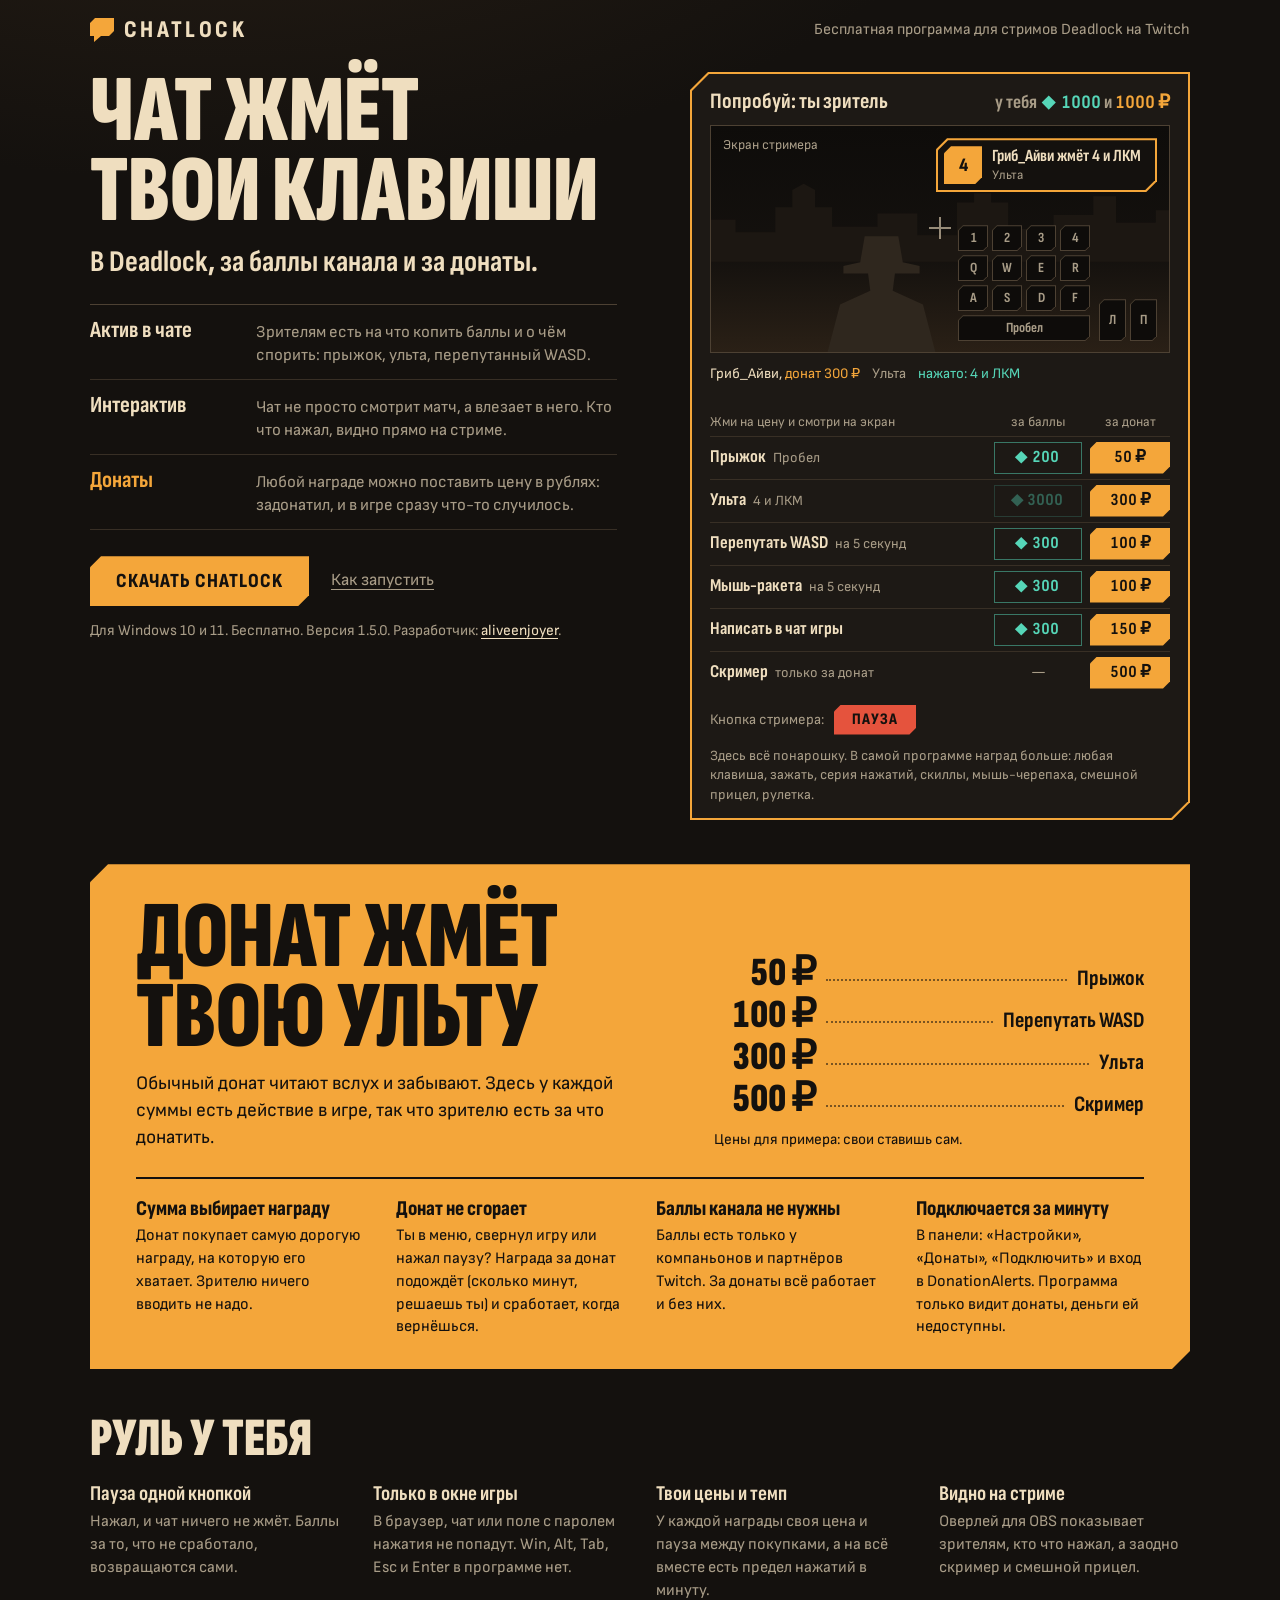
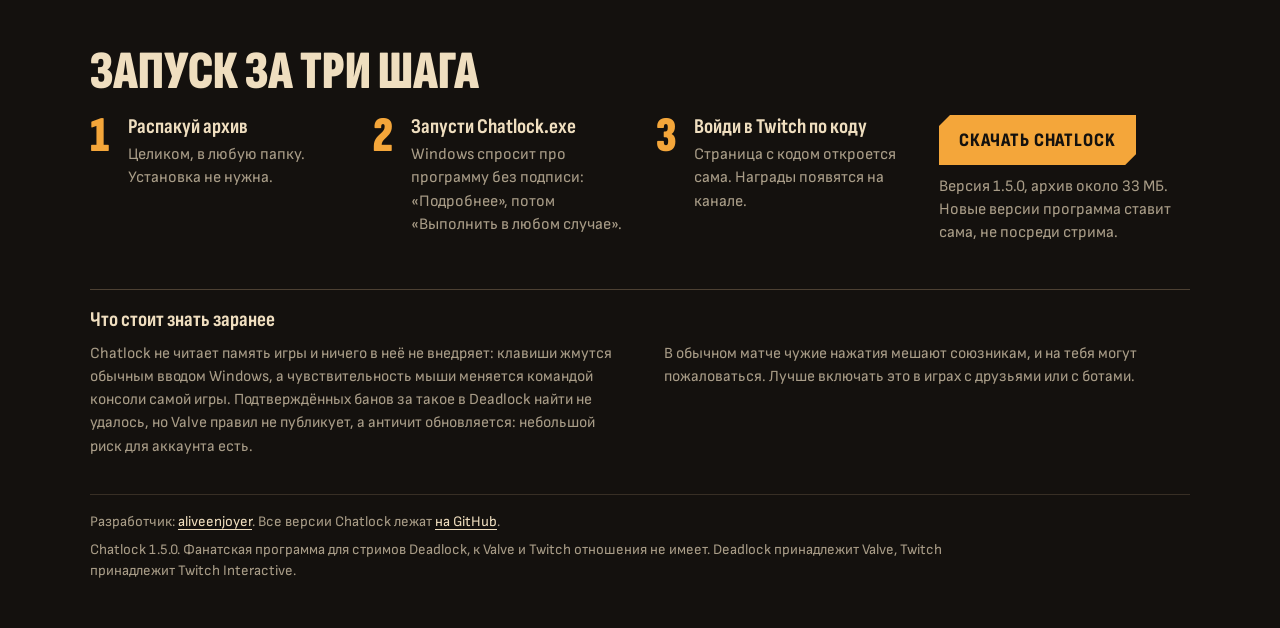
==== commit f23cce85: "Страница Chatlock: без наград с камерой В матче игра камеру не двигает, награды убраны из программы." ====
--- a/chatlock/index.html
+++ b/chatlock/index.html
@@ -32,7 +32,6 @@
     --cut-s: polygon(7px 0, 100% 0, 100% calc(100% - 7px), calc(100% - 7px) 100%, 0 100%, 0 7px);
     --cut-m: polygon(11px 0, 100% 0, 100% calc(100% - 11px), calc(100% - 11px) 100%, 0 100%, 0 11px);
     --cut-l: polygon(18px 0, 100% 0, 100% calc(100% - 18px), calc(100% - 18px) 100%, 0 100%, 0 18px);
-    --glide: .6s cubic-bezier(.2, .7, .2, 1);
   }
   * { box-sizing: border-box; }
   body { margin: 0; background: radial-gradient(1200px 640px at 16% -12%, var(--lamp), transparent 70%) var(--soot); color: var(--ink); font: 17px/1.5 var(--body); }
@@ -84,15 +83,23 @@
      of the game's chat, the input display with the keys, and the card that pops up on the stream. */
   .screen { position: relative; height: 228px; overflow: hidden; border: 1px solid var(--line-2); background: linear-gradient(180deg, var(--pit), var(--soot) 58%, var(--lamp)); }
   .screen .tag { position: absolute; left: 12px; top: 9px; color: var(--dim); font-size: 13.5px; }
-  .city { position: absolute; left: -12%; right: -12%; bottom: 40%; height: 78px; background: #1c1712; transition: transform var(--glide);
+  .city { position: absolute; left: -12%; right: -12%; bottom: 40%; height: 78px; background: #1c1712;
     clip-path: polygon(0 100%, 0 46%, 5% 46%, 5% 20%, 9% 20%, 9% 46%, 14% 46%, 14% 62%, 21% 62%, 21% 30%, 24% 30%, 24% 8%, 26% 0, 28% 8%, 28% 30%, 31% 30%, 31% 55%, 39% 55%, 39% 38%, 46% 38%, 46% 66%, 53% 66%, 53% 24%, 56% 24%, 56% 12%, 59% 12%, 59% 24%, 62% 24%, 62% 58%, 70% 58%, 70% 40%, 77% 40%, 77% 16%, 81% 16%, 81% 50%, 88% 50%, 88% 34%, 94% 34%, 94% 60%, 100% 60%, 100% 100%); }
-  .man { position: absolute; left: 25%; bottom: -8px; width: 112px; height: 124px; background: #2f271e; transition: transform var(--glide);
+  .man { position: absolute; left: 25%; bottom: -8px; width: 112px; height: 124px; background: #2f271e;
     clip-path: polygon(35% 0, 65% 0, 69% 21%, 84% 24%, 84% 30%, 62% 30%, 60% 44%, 87% 55%, 100% 100%, 0 100%, 13% 55%, 40% 44%, 38% 30%, 16% 30%, 16% 24%, 31% 21%); }
-  /* "The camera from the side": the hero slides off to the edge, the street goes the other way. */
-  .screen.side .man { transform: translateX(-108px) scale(1.08); }
-  .screen.side .city { transform: translateX(34px); }
   .aim { position: absolute; left: 50%; top: 45%; width: 22px; height: 22px; transform: translate(-50%, -50%); opacity: .6;
     background: linear-gradient(var(--ink), var(--ink)) center / 2px 100% no-repeat, linear-gradient(var(--ink), var(--ink)) center / 100% 2px no-repeat; }
+  /* "The mouse four times as fast": for these seconds the crosshair is thrown about the screen. */
+  .screen.wild .aim { opacity: .95; animation: dart 1.2s cubic-bezier(.3, 0, .2, 1) infinite; }
+  @keyframes dart {
+    0%, 100% { transform: translate(-50%, -50%); }
+    14% { transform: translate(calc(-50% - 96px), calc(-50% - 30px)); }
+    28% { transform: translate(calc(-50% + 72px), calc(-50% + 24px)); }
+    42% { transform: translate(calc(-50% - 30px), calc(-50% - 54px)); }
+    57% { transform: translate(calc(-50% + 108px), calc(-50% - 18px)); }
+    71% { transform: translate(calc(-50% - 124px), calc(-50% + 32px)); }
+    85% { transform: translate(calc(-50% + 14px), calc(-50% - 40px)); }
+  }
   .gchat { position: absolute; left: 12px; top: 72px; max-width: 48%; margin: 0; font-size: 14.5px; line-height: 1.3; }
   .gchat b { color: var(--sapphire); font-weight: 600; }
   .pad { position: absolute; right: 12px; bottom: 11px; display: flex; align-items: flex-end; gap: 9px; }
@@ -208,6 +215,7 @@
     .demo-in { padding-inline: 12px; }
     .man { left: 4%; }
     .aim { display: none; }
+    .screen.wild .aim { display: block; }
     .ocard { max-width: none; left: 12px; top: 32px; }
     .gchat { top: 96px; }
     .screen { height: 244px; }
@@ -219,8 +227,8 @@
     .menu .nm small { display: block; margin-left: 0; white-space: normal; }
   }
   @media (prefers-reduced-motion: reduce) {
-    .k, .ocard, .man, .city { transition: none; }
-    .boo svg { animation: none; }
+    .k, .ocard { transition: none; }
+    .boo svg, .screen.wild .aim { animation: none; }
   }
 </style>
 </head>
@@ -291,7 +299,7 @@
               <li><span class="nm">Прыжок<small>Пробел</small></span><button type="button" class="pay pts" data-buy="jump" data-how="points" aria-label="Прыжок за 200 баллов">200</button><button type="button" class="pay money" data-buy="jump" data-how="rub" aria-label="Прыжок за донат 50 рублей">50 ₽</button></li>
               <li><span class="nm">Ульта<small>4 и ЛКМ</small></span><button type="button" class="pay pts" data-buy="ult" data-how="points" aria-label="Ульта за 3000 баллов">3000</button><button type="button" class="pay money" data-buy="ult" data-how="rub" aria-label="Ульта за донат 300 рублей">300 ₽</button></li>
               <li><span class="nm">Перепутать WASD<small>на 5 секунд</small></span><button type="button" class="pay pts" data-buy="mix" data-how="points" aria-label="Перепутать WASD за 300 баллов">300</button><button type="button" class="pay money" data-buy="mix" data-how="rub" aria-label="Перепутать WASD за донат 100 рублей">100 ₽</button></li>
-              <li><span class="nm">Камера сбоку<small>на 5 секунд</small></span><button type="button" class="pay pts" data-buy="cam" data-how="points" aria-label="Камера сбоку за 300 баллов">300</button><button type="button" class="pay money" data-buy="cam" data-how="rub" aria-label="Камера сбоку за донат 100 рублей">100 ₽</button></li>
+              <li><span class="nm">Мышь-ракета<small>на 5 секунд</small></span><button type="button" class="pay pts" data-buy="fast" data-how="points" aria-label="Мышь-ракета за 300 баллов">300</button><button type="button" class="pay money" data-buy="fast" data-how="rub" aria-label="Мышь-ракета за донат 100 рублей">100 ₽</button></li>
               <li><span class="nm">Написать в чат игры</span><button type="button" class="pay pts" data-buy="chat" data-how="points" aria-label="Написать в чат игры за 300 баллов">300</button><button type="button" class="pay money" data-buy="chat" data-how="rub" aria-label="Написать в чат игры за донат 150 рублей">150 ₽</button></li>
               <li><span class="nm">Скример<small>только за донат</small></span><span class="none" aria-hidden="true">—</span><button type="button" class="pay money" data-buy="boo" data-how="rub" aria-label="Скример за донат 500 рублей">500 ₽</button></li>
             </ul>
@@ -302,7 +310,7 @@
             <button type="button" class="halt" id="halt" aria-pressed="false">Пауза</button>
             <button type="button" class="quiet" id="refill" hidden>Выдать ещё баллов и рублей</button>
           </div>
-          <p class="hint">Здесь всё понарошку. В самой программе наград больше: любая клавиша, зажать, серия нажатий, скиллы, мышь, камера, смешной прицел, рулетка.</p>
+          <p class="hint">Здесь всё понарошку. В самой программе наград больше: любая клавиша, зажать, серия нажатий, скиллы, мышь-черепаха, смешной прицел, рулетка.</p>
         </div>
       </div>
     </section>
@@ -358,7 +366,7 @@
 
     <section class="know">
       <h3>Что стоит знать заранее</h3>
-      <p>Chatlock не читает память игры и ничего в неё не внедряет: клавиши жмутся обычным вводом Windows, а мышь и камера меняются командами консоли самой игры. Подтверждённых банов за такое в Deadlock найти не удалось, но Valve правил не публикует, а античит обновляется: небольшой риск для аккаунта есть.</p>
+      <p>Chatlock не читает память игры и ничего в неё не внедряет: клавиши жмутся обычным вводом Windows, а чувствительность мыши меняется командой консоли самой игры. Подтверждённых банов за такое в Deadlock найти не удалось, но Valve правил не публикует, а античит обновляется: небольшой риск для аккаунта есть.</p>
       <p>В обычном матче чужие нажатия мешают союзникам, и на тебя могут пожаловаться. Лучше включать это в играх с друзьями или с ботами.</p>
     </section>
   </main>
@@ -423,7 +431,7 @@
     do order = [...MOVE].sort(() => Math.random() - 0.5); while (order.some((code, i) => code === MOVE[i]));
     during('mix', () => { screen.classList.add('mixed'); MOVE.forEach((code, i) => label(code, order[i])); }, unmix);
   }
-  const side = () => during('side', () => screen.classList.add('side'), () => screen.classList.remove('side'));
+  const wild = () => during('wild', () => screen.classList.add('wild'), () => screen.classList.remove('wild'));
   function say() {
     const text = LINES[said++ % LINES.length];
     $('gchat').replaceChildren(Object.assign(document.createElement('b'), { textContent: '[Все] Стример: ' }), text);
@@ -442,9 +450,9 @@
   }
   // The pause takes everything off the streamer's screen at once.
   function calm() {
-    for (const name of ['mix', 'side', 'boo']) clearTimeout(timers[name]);
+    for (const name of ['mix', 'wild', 'boo']) clearTimeout(timers[name]);
     unmix();
-    screen.classList.remove('side');
+    screen.classList.remove('wild');
     $('boo').classList.remove('show');
   }
 
@@ -454,7 +462,7 @@
     jump: { title: 'Прыжок', points: 200, rub: 50, verb: ['жмёшь', 'жмёт'], what: 'Пробел', mark: 'Пробел', done: 'нажато: Пробел', act: () => press('SPACE') },
     ult: { title: 'Ульта', points: 3000, rub: 300, verb: ['жмёшь', 'жмёт'], what: '4 и ЛКМ', mark: '4', done: 'нажато: 4 и ЛКМ', act: () => { press('4'); setTimeout(() => press('LMB'), 230); } },
     mix: { title: 'Перепутать WASD', points: 300, rub: 100, fx: true, verb: ['путаешь', 'путает'], what: 'стримеру клавиши', mark: '5 с', note: 'Перепутать WASD на 5 с', done: 'клавиши перепутаны на 5 с', act: mix },
-    cam: { title: 'Камера сбоку', points: 300, rub: 100, fx: true, verb: ['меняешь', 'меняет'], what: 'стримеру игру', mark: '5 с', note: 'Камера сбоку на 5 с', done: 'камера сбоку на 5 с', act: side },
+    fast: { title: 'Мышь-ракета', points: 300, rub: 100, fx: true, verb: ['меняешь', 'меняет'], what: 'стримеру игру', mark: '5 с', note: 'Мышь-ракета на 5 с', done: 'мышь в 4 раза быстрее на 5 с', act: wild },
     chat: { title: 'Написать в чат игры', points: 300, rub: 150, fx: true, verb: ['пишешь', 'пишет'], what: 'в чат игры', mark: '…', done: 'написано в чат игры', act: say },
     boo: { title: 'Скример', points: 0, rub: 500, fx: true, verb: ['пугаешь', 'пугает'], what: 'стримера', mark: '!', done: 'показан скример', act: scare },
   };
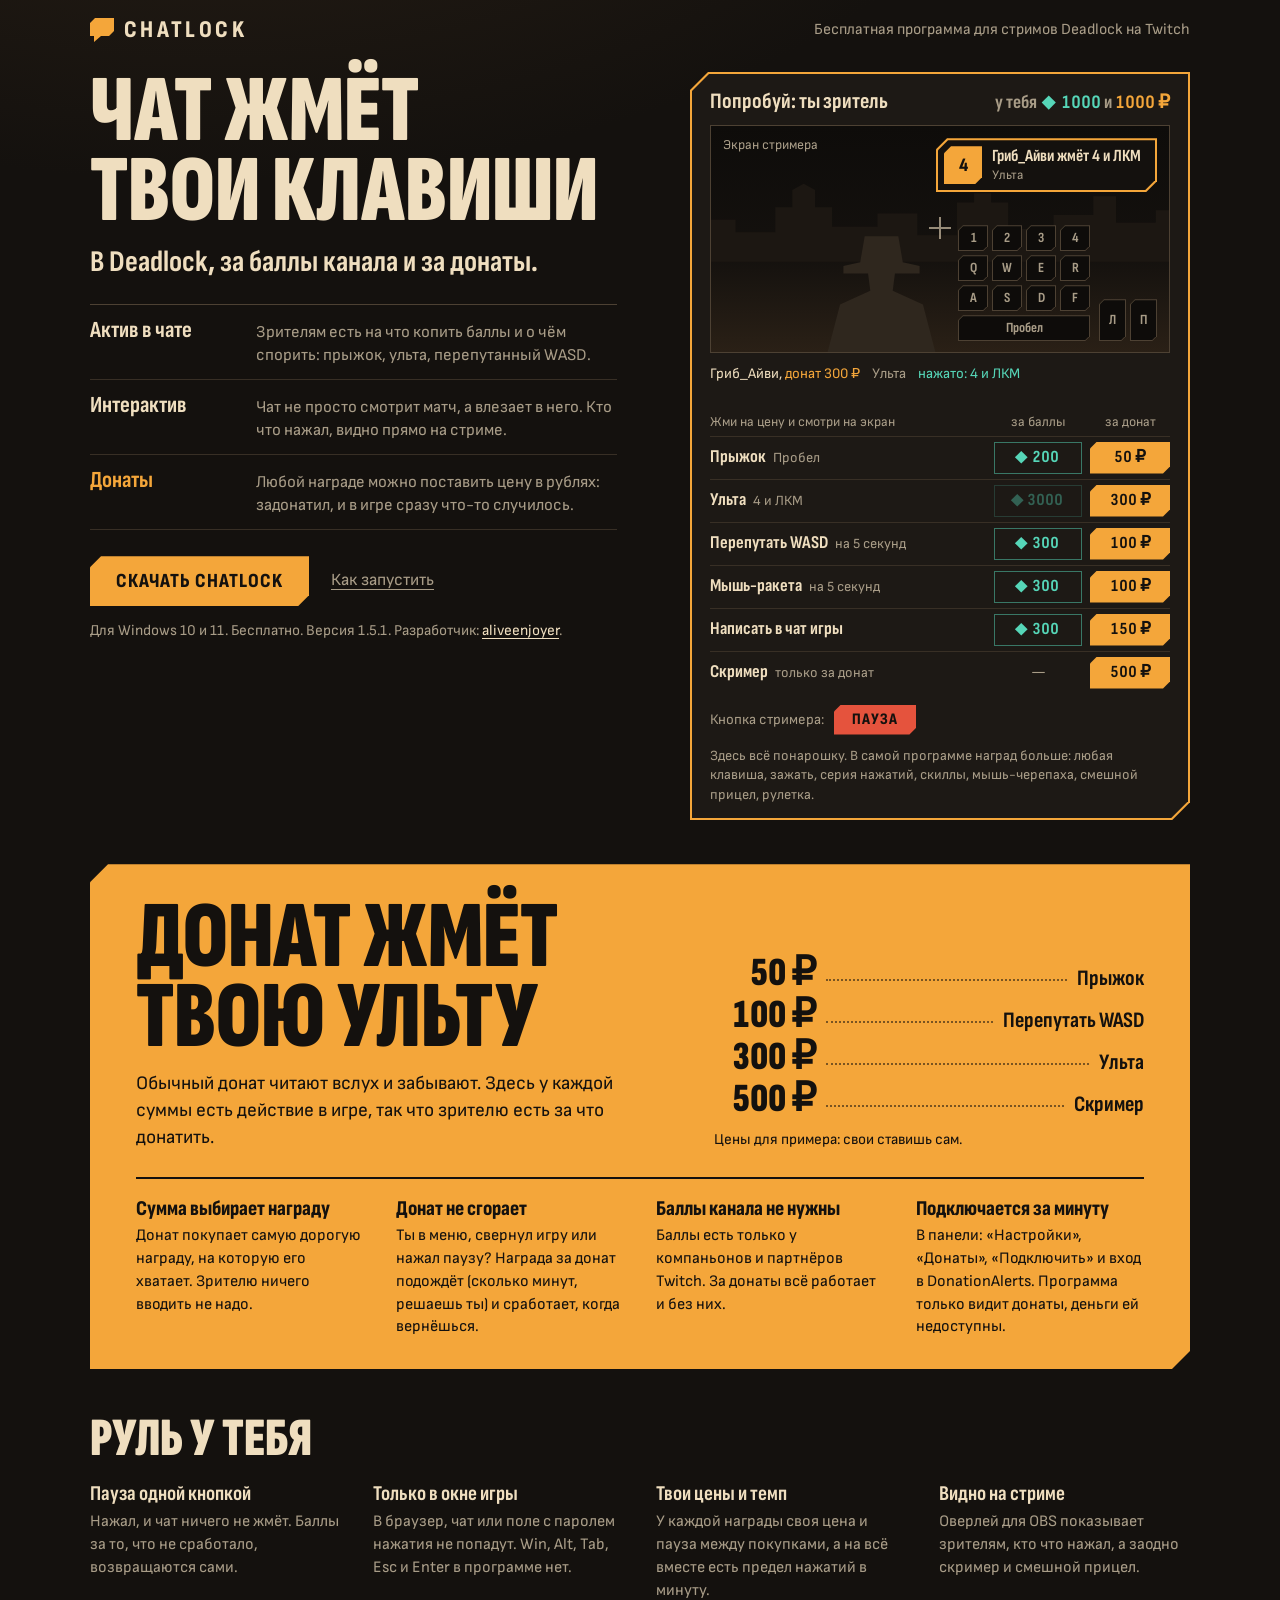
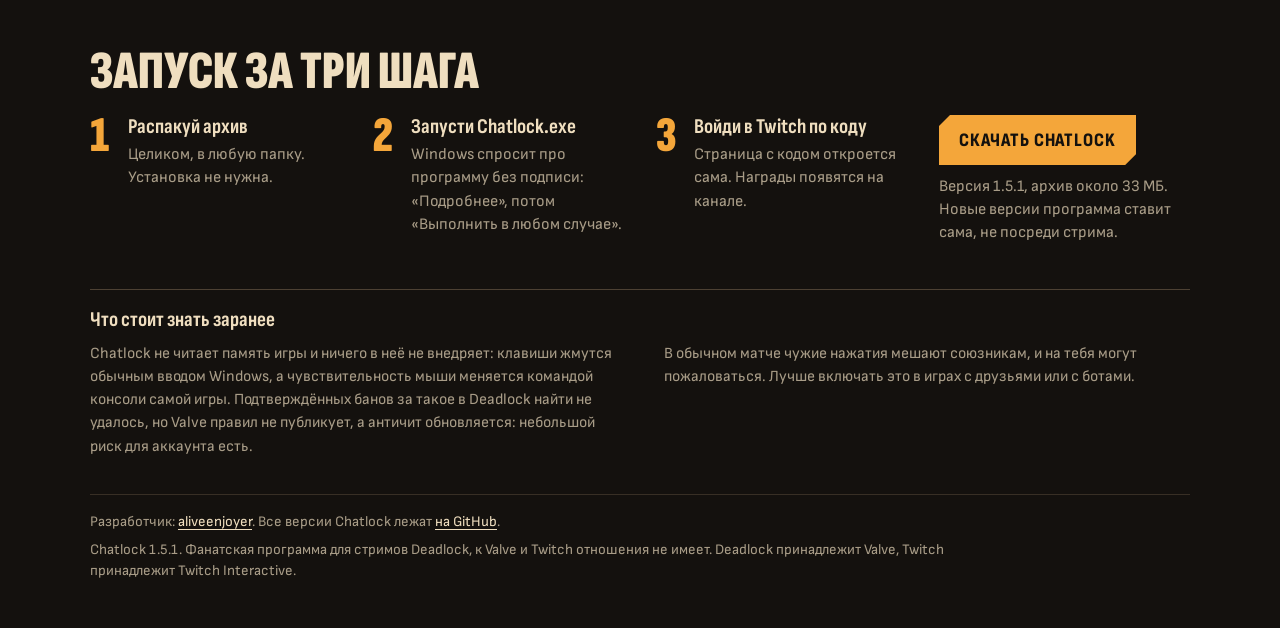
==== commit 62026ee8: "Страница Chatlock: версия 1.5.1 как запасная подпись Co-Authored-By: Claude Fable 5.1 <noreply@anthr" ====
--- a/chatlock/index.html
+++ b/chatlock/index.html
@@ -253,7 +253,7 @@
           <a class="btn" data-download href="https://github.com/aliveenjoyer/chatlock/releases/latest/download/Chatlock.zip">Скачать Chatlock</a>
           <a class="more" href="#start">Как запустить</a>
         </div>
-        <p class="fine">Для Windows 10 и 11. Бесплатно. Версия <span data-version>1.5.0</span>. Разработчик: <a href="https://github.com/aliveenjoyer">aliveenjoyer</a>.</p>
+        <p class="fine">Для Windows 10 и 11. Бесплатно. Версия <span data-version>1.5.1</span>. Разработчик: <a href="https://github.com/aliveenjoyer">aliveenjoyer</a>.</p>
       </div>
 
       <div class="demo">
@@ -359,7 +359,7 @@
         </ol>
         <div class="get">
           <a class="btn" data-download href="https://github.com/aliveenjoyer/chatlock/releases/latest/download/Chatlock.zip">Скачать Chatlock</a>
-          <p>Версия <span data-version>1.5.0</span>, архив около <span data-size>33</span> МБ. Новые версии программа ставит сама, не посреди стрима.</p>
+          <p>Версия <span data-version>1.5.1</span>, архив около <span data-size>33</span> МБ. Новые версии программа ставит сама, не посреди стрима.</p>
         </div>
       </div>
     </section>
@@ -373,7 +373,7 @@
 
   <footer>
     <p>Разработчик: <a href="https://github.com/aliveenjoyer">aliveenjoyer</a>. Все версии Chatlock лежат <a href="https://github.com/aliveenjoyer/chatlock/releases">на GitHub</a>.</p>
-    <p>Chatlock <span data-version>1.5.0</span>. Фанатская программа для стримов Deadlock, к Valve и Twitch отношения не имеет. Deadlock принадлежит Valve, Twitch принадлежит Twitch Interactive.</p>
+    <p>Chatlock <span data-version>1.5.1</span>. Фанатская программа для стримов Deadlock, к Valve и Twitch отношения не имеет. Deadlock принадлежит Valve, Twitch принадлежит Twitch Interactive.</p>
   </footer>
 </div>
 
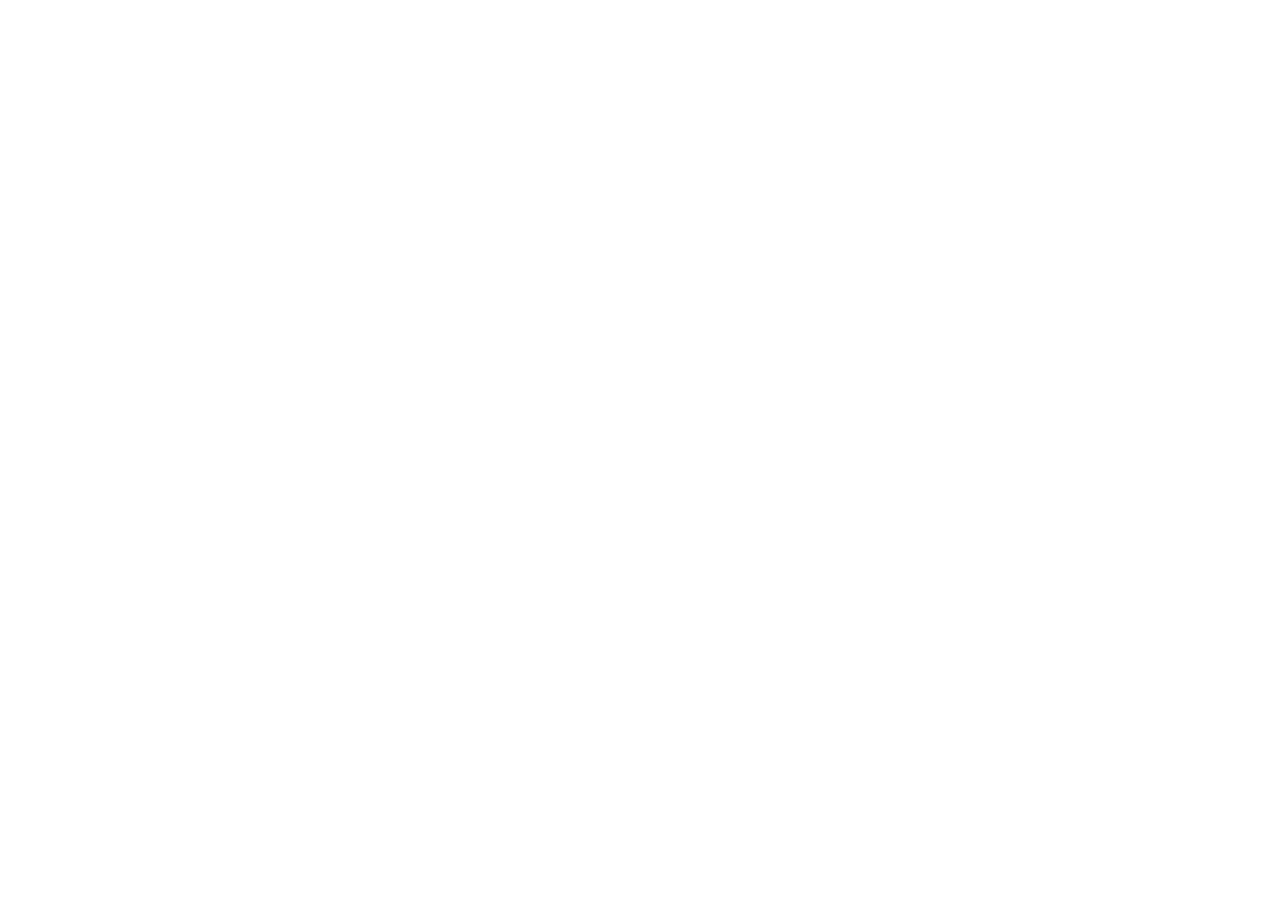
==== commit a1fb3f0c: "Главная: Chatlock и Deadlock Optimizer на своих поддоменах Кнопки ведут на chatlock.aliveenjoyer.art" ====
--- a/chatlock/index.html
+++ b/chatlock/index.html
@@ -2,565 +2,11 @@
 <html lang="ru">
 <head>
 <meta charset="utf-8">
-<meta name="viewport" content="width=device-width, initial-scale=1, viewport-fit=cover">
-<meta name="description" content="Зрители тратят баллы канала на Twitch или донатят, и у стримера в Deadlock нажимается клавиша. Актив в чате, интерактив и донаты со смыслом. Бесплатная программа для Windows.">
-<meta name="theme-color" content="#14110e">
-<meta property="og:type" content="website">
-<meta property="og:title" content="Chatlock: чат жмёт твои клавиши в Deadlock">
-<meta property="og:description" content="Зрители тратят баллы канала на Twitch или донатят, и у стримера в Deadlock нажимается клавиша. Актив в чате, интерактив и донаты со смыслом. Бесплатная программа для Windows.">
-<meta property="og:url" content="https://aliveenjoyer.github.io/chatlock/">
-<link rel="canonical" href="https://aliveenjoyer.github.io/chatlock/">
-<link rel="icon" href="data:image/svg+xml,%3Csvg%20xmlns%3D%22http%3A%2F%2Fwww.w3.org%2F2000%2Fsvg%22%20viewBox%3D%220%200%2024%2024%22%3E%3Cpath%20fill%3D%22%23f4a63a%22%20d%3D%22M5%200h19v13l-5%205h-8l-7%206v-6H0V5z%22%2F%3E%3C%2Fsvg%3E">
-<style>img { max-width: 100%; } [hidden] { display: none !important; }</style>
-<title>Chatlock: чат жмёт твои клавиши в Deadlock</title>
-<link rel="stylesheet" href="https://fonts.googleapis.com/css2?family=Sofia+Sans:wght@400;600;700&family=Sofia+Sans+Condensed:wght@600;700;800&family=Sofia+Sans+Extra+Condensed:wght@800;900&display=swap">
-<style>
-  /* Layout: one screen says it all. A poster headline, the three things a streamer gets, and a
-     live demo whose price list is the list of features. Then the one loud block of the page, in
-     amber, about donations; then two quiet rows: who is in control and how to start.
-     Dark by choice: it is the look of the program's own panel and of the game it is made for.
-     Amber is money: whatever is about donations is the brightest thing in sight. */
-  :root {
-    color-scheme: dark;
-    --soot: #14110e; --pit: #0e0c0a; --lamp: #2a2016; --plate: #1d1915; --plate-2: #262019; --line: #382f25; --line-2: #4d4133;
-    --ink: #efdebf; --dim: #a89c87;
-    --amber: #f4a63a; --sapphire: #6b9cf2; --soul: #56d6b8; --stop: #e5533d;
-    --display: "Sofia Sans Extra Condensed", Bahnschrift, "Arial Narrow", sans-serif;
-    --narrow: "Sofia Sans Condensed", Bahnschrift, "Arial Narrow", sans-serif;
-    --body: "Sofia Sans", "Segoe UI", system-ui, sans-serif;
-    --cut-xs: polygon(5px 0, 100% 0, 100% calc(100% - 5px), calc(100% - 5px) 100%, 0 100%, 0 5px);
-    --cut-s: polygon(7px 0, 100% 0, 100% calc(100% - 7px), calc(100% - 7px) 100%, 0 100%, 0 7px);
-    --cut-m: polygon(11px 0, 100% 0, 100% calc(100% - 11px), calc(100% - 11px) 100%, 0 100%, 0 11px);
-    --cut-l: polygon(18px 0, 100% 0, 100% calc(100% - 18px), calc(100% - 18px) 100%, 0 100%, 0 18px);
-  }
-  * { box-sizing: border-box; }
-  body { margin: 0; background: radial-gradient(1200px 640px at 16% -12%, var(--lamp), transparent 70%) var(--soot); color: var(--ink); font: 17px/1.5 var(--body); }
-  a { color: inherit; }
-  button { font: inherit; color: inherit; }
-  :focus-visible { outline: 2px solid var(--amber); outline-offset: 3px; }
-  .wrap { max-width: 1180px; margin: 0 auto; padding: 0 clamp(16px, 4vw, 40px) 40px; }
-
-  /* ---- the top ---- */
-  .top { display: flex; flex-wrap: wrap; align-items: center; gap: 6px 28px; padding-block: 18px 4px; }
-  .brand { display: inline-flex; align-items: center; gap: 10px; font: 800 24px/1 var(--narrow); letter-spacing: .14em; text-transform: uppercase; }
-  /* The mark: a key cap that is also a chat bubble. */
-  .brand i { width: 24px; height: 24px; background: var(--amber); clip-path: polygon(5px 0, 100% 0, 100% 13px, 19px 18px, 11px 18px, 4px 24px, 4px 18px, 0 18px, 0 5px); }
-  .top p { margin: 0 0 0 auto; color: var(--dim); font-size: 15.5px; }
-
-  /* ---- the hero: what it is, what it gives, and the proof ---- */
-  .hero { display: grid; grid-template-columns: minmax(0, 1fr) minmax(0, 500px); gap: 32px 48px; align-items: start; padding-block: 26px 44px; }
-  /* Two lines, broken by hand; the size keeps the longer of them inside its column. */
-  h1 { margin: 0; font: 900 clamp(54px, 7.4vw, 100px)/.84 var(--display); text-transform: uppercase; }
-  .deck { margin: 14px 0 0; font: 700 clamp(22px, 2.5vw, 30px)/1.15 var(--narrow); }
-  /* What the streamer gets, in a streamer's own three words. */
-  .gains { max-width: 31em; margin: 24px 0 0; padding: 0; list-style: none; border-top: 1px solid var(--line-2); }
-  .gains li { display: grid; grid-template-columns: 150px minmax(0, 1fr); gap: 2px 16px; align-items: baseline; padding: 12px 0; border-bottom: 1px solid var(--line); }
-  .gains b { font: 700 23px/1.15 var(--narrow); }
-  .gains span { color: var(--dim); font-size: 16.5px; line-height: 1.4; }
-  .gains .money b { color: var(--amber); }
-  .acts { display: flex; flex-wrap: wrap; align-items: center; gap: 12px 22px; margin-top: 26px; }
-  .btn { display: inline-flex; align-items: center; min-height: 50px; padding: 6px 26px; border: 0; cursor: pointer; text-decoration: none; background: var(--amber); color: var(--soot);
-    font: 800 20px/1 var(--narrow); letter-spacing: .05em; text-transform: uppercase; clip-path: var(--cut-m); }
-  .btn:hover { filter: brightness(1.1); }
-  .more { color: var(--dim); text-underline-offset: 4px; }
-  .more:hover { color: var(--ink); }
-  .fine { margin: 14px 0 0; color: var(--dim); font-size: 15px; }
-  .fine a, footer a { color: var(--ink); text-underline-offset: 3px; }
-  .fine a:hover, footer a:hover { color: var(--amber); }
-
-  /* ---- the demo ---- */
-  .demo { padding: 2px; background: var(--amber); clip-path: var(--cut-l); }
-  .demo-in { display: grid; gap: 11px; padding: 16px 18px 14px; background: var(--plate);
-    clip-path: polygon(17px 0, 100% 0, 100% calc(100% - 17px), calc(100% - 17px) 100%, 0 100%, 0 17px); }
-  .dh { display: flex; flex-wrap: wrap; align-items: baseline; gap: 4px 14px; }
-  .dh b { font: 700 22px/1.1 var(--narrow); }
-  .wallet { margin-left: auto; color: var(--dim); font: 700 19px/1 var(--narrow); font-variant-numeric: tabular-nums; white-space: nowrap; }
-  .soul { color: var(--soul); }
-  .soul::before { content: ""; display: inline-block; width: .5em; height: .5em; margin: 0 .38em 0 .22em; background: currentColor; transform: translateY(-.08em) rotate(45deg); }
-  .rub { color: var(--amber); }
-
-  /* The streamer's screen: the street and the hero seen over the shoulder, the crosshair, a line
-     of the game's chat, the input display with the keys, and the card that pops up on the stream. */
-  .screen { position: relative; height: 228px; overflow: hidden; border: 1px solid var(--line-2); background: linear-gradient(180deg, var(--pit), var(--soot) 58%, var(--lamp)); }
-  .screen .tag { position: absolute; left: 12px; top: 9px; color: var(--dim); font-size: 13.5px; }
-  .city { position: absolute; left: -12%; right: -12%; bottom: 40%; height: 78px; background: #1c1712;
-    clip-path: polygon(0 100%, 0 46%, 5% 46%, 5% 20%, 9% 20%, 9% 46%, 14% 46%, 14% 62%, 21% 62%, 21% 30%, 24% 30%, 24% 8%, 26% 0, 28% 8%, 28% 30%, 31% 30%, 31% 55%, 39% 55%, 39% 38%, 46% 38%, 46% 66%, 53% 66%, 53% 24%, 56% 24%, 56% 12%, 59% 12%, 59% 24%, 62% 24%, 62% 58%, 70% 58%, 70% 40%, 77% 40%, 77% 16%, 81% 16%, 81% 50%, 88% 50%, 88% 34%, 94% 34%, 94% 60%, 100% 60%, 100% 100%); }
-  .man { position: absolute; left: 25%; bottom: -8px; width: 112px; height: 124px; background: #2f271e;
-    clip-path: polygon(35% 0, 65% 0, 69% 21%, 84% 24%, 84% 30%, 62% 30%, 60% 44%, 87% 55%, 100% 100%, 0 100%, 13% 55%, 40% 44%, 38% 30%, 16% 30%, 16% 24%, 31% 21%); }
-  .aim { position: absolute; left: 50%; top: 45%; width: 22px; height: 22px; transform: translate(-50%, -50%); opacity: .6;
-    background: linear-gradient(var(--ink), var(--ink)) center / 2px 100% no-repeat, linear-gradient(var(--ink), var(--ink)) center / 100% 2px no-repeat; }
-  /* "The mouse four times as fast": for these seconds the crosshair is thrown about the screen. */
-  .screen.wild .aim { opacity: .95; animation: dart 1.2s cubic-bezier(.3, 0, .2, 1) infinite; }
-  @keyframes dart {
-    0%, 100% { transform: translate(-50%, -50%); }
-    14% { transform: translate(calc(-50% - 96px), calc(-50% - 30px)); }
-    28% { transform: translate(calc(-50% + 72px), calc(-50% + 24px)); }
-    42% { transform: translate(calc(-50% - 30px), calc(-50% - 54px)); }
-    57% { transform: translate(calc(-50% + 108px), calc(-50% - 18px)); }
-    71% { transform: translate(calc(-50% - 124px), calc(-50% + 32px)); }
-    85% { transform: translate(calc(-50% + 14px), calc(-50% - 40px)); }
-  }
-  .gchat { position: absolute; left: 12px; top: 72px; max-width: 48%; margin: 0; font-size: 14.5px; line-height: 1.3; }
-  .gchat b { color: var(--sapphire); font-weight: 600; }
-  .pad { position: absolute; right: 12px; bottom: 11px; display: flex; align-items: flex-end; gap: 9px; }
-  .keys { display: grid; gap: 4px; }
-  .keys div, .mouse { display: flex; gap: 4px; }
-  /* A key on the streamer's input display: an outline at rest, amber and a little lower while down. */
-  .k { position: relative; display: grid; place-items: center; width: 30px; height: 26px; background: var(--line-2); color: var(--dim); font: 700 14px/1 var(--narrow); clip-path: var(--cut-xs); transition: transform .06s; }
-  .k::before { content: ""; position: absolute; inset: 1px; background: var(--pit); clip-path: polygon(4px 0, 100% 0, 100% calc(100% - 4px), calc(100% - 4px) 100%, 0 100%, 0 4px); }
-  .k span { position: relative; }
-  .k.wide { width: 132px; } .k.m { width: 27px; height: 42px; }
-  .k.down { transform: translateY(2px); background: var(--amber); color: var(--soot); }
-  .k.down::before { background: var(--amber); }
-  /* While the movement keys are mixed up, they are the colour of everything that is not a key press. */
-  .screen.mixed .k.mv { background: var(--sapphire); color: var(--sapphire); }
-  .boo { position: absolute; inset: 0; display: none; place-items: center; overflow: hidden; background: radial-gradient(closest-side, #4a0d08, #120302); }
-  .boo.show { display: grid; }
-  .boo svg { width: 150px; height: 175px; animation: lunge 1.3s cubic-bezier(.1, .8, .2, 1) forwards; }
-  @keyframes lunge { from { transform: scale(.25); opacity: .2; } 22% { opacity: 1; } to { transform: scale(1.75); } }
-  .ocard { position: absolute; right: 12px; top: 12px; max-width: 64%; padding: 2px; background: var(--amber); clip-path: var(--cut-m); opacity: 0; transform: translateY(-8px); transition: opacity .2s, transform .2s; }
-  .ocard.show { opacity: 1; transform: none; }
-  .ocard.fx { background: var(--sapphire); }
-  .ocard-in { display: flex; align-items: center; gap: 10px; padding: 6px 14px 6px 6px; background: var(--soot); clip-path: polygon(10px 0, 100% 0, 100% calc(100% - 10px), calc(100% - 10px) 100%, 0 100%, 0 10px); }
-  .ocard .ok { flex: none; display: grid; place-items: center; min-width: 38px; height: 38px; padding: 0 8px; background: var(--amber); color: var(--soot); font: 800 19px/1 var(--narrow); clip-path: var(--cut-s); }
-  .ocard.fx .ok { background: var(--sapphire); }
-  .ocard .ot { min-width: 0; font: 700 17px/1.15 var(--narrow); overflow-wrap: anywhere; }
-  .ocard .ot small { display: block; color: var(--dim); font: 400 13px/1.3 var(--body); }
-  .curtain { position: absolute; inset: 0; display: grid; place-items: center; padding: 16px; text-align: center; background: color-mix(in srgb, var(--pit) 86%, transparent); color: var(--stop); font: 700 22px/1.2 var(--narrow); }
-
-  /* What the streamer's panel says about the last purchase. */
-  .feed { margin: 0; padding: 0; list-style: none; font-size: 14.5px; line-height: 1.35; }
-  .feed li { display: flex; flex-wrap: wrap; align-content: start; gap: 0 12px; min-height: 2.7em; }
-  .feed .w, .feed .a { white-space: nowrap; }
-  .feed .a { color: var(--dim); }
-  .feed .r { color: var(--soul); }
-  .feed .r.no { color: var(--stop); }
-  .feed .r.wait { color: var(--sapphire); }
-
-  /* The price list: every reward has a price in points and a price as a donation. */
-  .menu { margin: 0; padding: 0; list-style: none; }
-  .menu-head, .menu li { display: grid; grid-template-columns: minmax(0, 1fr) 88px 80px; gap: 0 8px; align-items: center; }
-  .menu-head { padding-bottom: 5px; color: var(--dim); font-size: 13.5px; line-height: 1.2; }
-  .menu-head span + span { text-align: center; }
-  .menu li { padding: 5px 0; border-top: 1px solid var(--line); }
-  .menu .nm { min-width: 0; font: 700 18px/1.15 var(--narrow); }
-  .menu .nm small { margin-left: 7px; color: var(--dim); font: 400 14px/1.2 var(--body); white-space: nowrap; }
-  .pay { min-height: 32px; padding: 4px 6px; cursor: pointer; font: 700 17px/1 var(--narrow); font-variant-numeric: tabular-nums; white-space: nowrap; }
-  .pay.pts { background: none; border: 1px solid color-mix(in srgb, var(--soul) 50%, transparent); color: var(--soul); }
-  .pay.pts::before { content: ""; display: inline-block; width: .5em; height: .5em; margin-right: .38em; background: currentColor; transform: translateY(-.08em) rotate(45deg); }
-  .pay.pts:hover { border-color: var(--soul); background: color-mix(in srgb, var(--soul) 14%, transparent); }
-  .pay.money { border: 0; background: var(--amber); color: var(--soot); clip-path: var(--cut-s); }
-  .pay.money:hover { filter: brightness(1.12); }
-  .pay:active { transform: translateY(1px); }
-  .pay:disabled { opacity: .38; cursor: default; filter: none; transform: none; }
-  .pay.pts:disabled { border-color: color-mix(in srgb, var(--soul) 50%, transparent); background: none; }
-  .menu .none { color: var(--dim); text-align: center; }
-
-  .sctl { display: flex; flex-wrap: wrap; align-items: center; gap: 8px 10px; color: var(--dim); font-size: 14.5px; }
-  .quiet { padding: 6px 12px; cursor: pointer; background: none; border: 1px solid var(--line-2); color: var(--ink); font-size: 14.5px; }
-  .quiet:hover { border-color: var(--dim); }
-  .halt { padding: 7px 18px; cursor: pointer; border: 0; background: var(--stop); color: var(--soot); font: 800 16px/1 var(--narrow); letter-spacing: .08em; text-transform: uppercase; clip-path: var(--cut-s); }
-  .halt[aria-pressed="true"] { background: var(--amber); }
-  .hint { margin: 0; color: var(--dim); font-size: 14px; line-height: 1.4; }
-
-  /* ---- donations: the one loud block ---- */
-  .gold { padding: 34px clamp(18px, 3.6vw, 46px) 30px; background: var(--amber); color: var(--soot); clip-path: var(--cut-l); }
-  .gold-top { display: grid; grid-template-columns: minmax(0, 1fr) minmax(0, 430px); gap: 22px 56px; align-items: end; }
-  .gold h2 { margin: 0; font: 900 clamp(52px, 7.4vw, 100px)/.84 var(--display); text-transform: uppercase; }
-  .gold .say { max-width: 29em; margin: 14px 0 0; font-size: 19px; line-height: 1.4; }
-  /* The tip menu: a sum and what it does, with the dotted leader of a printed price list. */
-  .ladder { margin: 0; padding: 0; list-style: none; }
-  .ladder li { display: flex; align-items: baseline; gap: 10px; padding: 3px 0; font: 700 22px/1.15 var(--narrow); }
-  .ladder b { flex: none; min-width: 2.55em; font: 900 40px/.9 var(--display); font-variant-numeric: tabular-nums; text-align: right; }
-  .ladder i { flex: 1; min-width: 16px; border-bottom: 2px dotted color-mix(in srgb, var(--soot) 55%, transparent); transform: translateY(-4px); }
-  .gold .note { margin: 8px 0 0; font-size: 15px; }
-  .facts { display: grid; grid-template-columns: repeat(4, minmax(0, 1fr)); gap: 18px 32px; margin-top: 26px; padding-top: 18px; border-top: 2px solid var(--soot); }
-  .gold h3 { margin: 0 0 4px; font: 800 21px/1.15 var(--narrow); }
-  .facts p { margin: 0; font-size: 16px; line-height: 1.42; }
-
-  /* ---- the quiet rows ---- */
-  .sec { padding-top: 46px; }
-  .sec h2 { margin: 0 0 18px; font: 900 clamp(38px, 4.6vw, 54px)/.9 var(--display); text-transform: uppercase; }
-  .sec h3, .know h3 { margin: 0 0 4px; font: 700 21px/1.15 var(--narrow); }
-  .cols4 { display: grid; grid-template-columns: repeat(4, minmax(0, 1fr)); gap: 20px 32px; }
-  .cols4 p { margin: 0; color: var(--dim); font-size: 16px; line-height: 1.45; }
-  /* A real sequence, so it is numbered. The steps sit on the same four columns as the row above. */
-  .steps { grid-column: span 3; display: grid; grid-template-columns: repeat(3, minmax(0, 1fr)); grid-template-columns: subgrid; gap: 20px 32px; margin: 0; padding: 0; list-style: none; counter-reset: step; }
-  .steps li { display: grid; grid-template-columns: 30px minmax(0, 1fr); gap: 0 8px; align-content: start; counter-increment: step; }
-  .steps li::before { content: counter(step); grid-row: span 2; color: var(--amber); font: 900 50px/.84 var(--display); }
-  .get { display: grid; gap: 10px; justify-items: start; align-content: start; }
-  .get .btn { padding-inline: 20px; font-size: 19px; }
-
-  .know { display: grid; grid-template-columns: repeat(2, minmax(0, 1fr)); gap: 6px 48px; margin-top: 44px; padding-top: 18px; border-top: 1px solid var(--line-2); }
-  .know h3 { grid-column: 1 / -1; }
-  .know p { margin: 0; color: var(--dim); font-size: 15.5px; line-height: 1.5; }
-
-  footer { margin-top: 36px; padding-top: 16px; border-top: 1px solid var(--line); color: var(--dim); font-size: 14.5px; }
-  footer p { margin: 0 0 6px; max-width: 60em; }
-
-  @media (max-width: 1100px) {
-    .hero { grid-template-columns: minmax(0, 1fr); }
-    .demo { max-width: 620px; }
-  }
-  @media (max-width: 960px) {
-    .gold-top { grid-template-columns: minmax(0, 1fr); align-items: start; }
-    .ladder { max-width: 430px; }
-    .facts, .cols4 { grid-template-columns: repeat(2, minmax(0, 1fr)); }
-    .steps { grid-column: 1 / -1; grid-template-columns: minmax(0, 1fr); }
-    .get { grid-column: 1 / -1; }
-  }
-  @media (max-width: 640px) {
-    .top p { margin-left: 0; }
-    .know { grid-template-columns: minmax(0, 1fr); gap: 10px; }
-    .demo-in { padding-inline: 12px; }
-    .man { left: 4%; }
-    .aim { display: none; }
-    .screen.wild .aim { display: block; }
-    .ocard { max-width: none; left: 12px; top: 32px; }
-    .gchat { top: 96px; }
-    .screen { height: 244px; }
-  }
-  @media (max-width: 520px) {
-    .gains li { grid-template-columns: minmax(0, 1fr); }
-    .facts, .cols4 { grid-template-columns: minmax(0, 1fr); }
-    .menu-head, .menu li { grid-template-columns: minmax(0, 1fr) 76px 70px; gap: 0 6px; }
-    .menu .nm small { display: block; margin-left: 0; white-space: normal; }
-  }
-  @media (prefers-reduced-motion: reduce) {
-    .k, .ocard { transition: none; }
-    .boo svg, .screen.wild .aim { animation: none; }
-  }
-</style>
+<title>Chatlock</title>
+<meta name="robots" content="noindex">
+<link rel="canonical" href="https://chatlock.aliveenjoyer.art/">
+<meta http-equiv="refresh" content="0; url=https://chatlock.aliveenjoyer.art/">
+<script>location.replace('https://chatlock.aliveenjoyer.art/' + location.search + location.hash);</script>
 </head>
-<body>
-<div class="wrap">
-  <header class="top">
-    <span class="brand"><i aria-hidden="true"></i>Chatlock</span>
-    <p>Бесплатная программа для стримов Deadlock на Twitch</p>
-  </header>
-
-  <main>
-    <section class="hero">
-      <div>
-        <h1>Чат жмёт<br>твои клавиши</h1>
-        <p class="deck">В&nbsp;Deadlock, за&nbsp;баллы канала и&nbsp;за&nbsp;донаты.</p>
-        <ul class="gains">
-          <li><b>Актив в чате</b><span>Зрителям есть на что копить баллы и о чём спорить: прыжок, ульта, перепутанный WASD.</span></li>
-          <li><b>Интерактив</b><span>Чат не просто смотрит матч, а влезает в него. Кто что нажал, видно прямо на стриме.</span></li>
-          <li class="money"><b>Донаты</b><span>Любой награде можно поставить цену в рублях: задонатил, и в игре сразу что-то случилось.</span></li>
-        </ul>
-        <div class="acts">
-          <a class="btn" data-download href="https://github.com/aliveenjoyer/chatlock/releases/latest/download/Chatlock.zip">Скачать Chatlock</a>
-          <a class="more" href="#start">Как запустить</a>
-        </div>
-        <p class="fine">Для Windows 10 и 11. Бесплатно. Версия <span data-version>1.5.1</span>. Разработчик: <a href="https://github.com/aliveenjoyer">aliveenjoyer</a>.</p>
-      </div>
-
-      <div class="demo">
-        <div class="demo-in">
-          <div class="dh">
-            <b>Попробуй: ты зритель</b>
-            <span class="wallet" aria-live="polite">у тебя <span class="soul" id="points">1000</span> и <span class="rub"><span id="rubles">1000</span> ₽</span></span>
-          </div>
-
-          <div class="screen" id="screen">
-            <i class="city" aria-hidden="true"></i>
-            <i class="man" aria-hidden="true"></i>
-            <span class="tag">Экран стримера</span>
-            <i class="aim" aria-hidden="true"></i>
-            <p class="gchat" id="gchat" hidden></p>
-            <div class="pad" aria-hidden="true">
-              <div class="keys">
-                <div><span class="k"><span>1</span></span><span class="k"><span>2</span></span><span class="k"><span>3</span></span><span class="k" data-k="4"><span>4</span></span></div>
-                <div><span class="k"><span>Q</span></span><span class="k mv" data-k="W"><span>W</span></span><span class="k"><span>E</span></span><span class="k"><span>R</span></span></div>
-                <div><span class="k mv" data-k="A"><span>A</span></span><span class="k mv" data-k="S"><span>S</span></span><span class="k mv" data-k="D"><span>D</span></span><span class="k"><span>F</span></span></div>
-                <div><span class="k wide" data-k="SPACE"><span>Пробел</span></span></div>
-              </div>
-              <div class="mouse"><span class="k m" data-k="LMB"><span>Л</span></span><span class="k m"><span>П</span></span></div>
-            </div>
-            <div class="boo" id="boo" aria-hidden="true">
-              <svg viewBox="0 0 120 140">
-                <path fill="#e9dcc3" d="M60 6C30 6 12 28 12 60c0 20 7 33 18 42v18c0 5 3 8 8 8h44c5 0 8-3 8-8v-18c11-9 18-22 18-42C108 28 90 6 60 6z"/>
-                <path fill="#120302" d="M28 58c0-10 7-16 15-16s13 6 13 16-6 17-14 17-14-7-14-17zm36 0c0-10 5-16 13-16s15 6 15 16-6 17-14 17-14-7-14-17zM60 78l7 14H53zM38 104h44v5H38zm8 5h4v15h-4zm11 0h4v15h-4zm11 0h4v15h-4z"/>
-                <circle cx="43" cy="60" r="4" fill="#e5533d"/><circle cx="77" cy="60" r="4" fill="#e5533d"/>
-              </svg>
-            </div>
-            <div class="ocard" id="ocard"><div class="ocard-in"><span class="ok" id="ocardKey">4</span><span class="ot"><span id="ocardWho">Гриб_Айви жмёт 4 и ЛКМ</span><small id="ocardWhat">Ульта</small></span></div></div>
-            <div class="curtain" id="curtain" hidden>Пауза: чат ничего не жмёт</div>
-          </div>
-
-          <ul class="feed" id="feed" aria-live="polite" aria-label="Последняя покупка">
-            <li><span class="w">Kelvin42, <span class="rub">донат 100 ₽</span></span><span class="a">Перепутать WASD</span><span class="r">клавиши перепутаны на 5 с</span></li>
-          </ul>
-
-          <div>
-            <div class="menu-head" aria-hidden="true"><span>Жми на цену и смотри на экран</span><span>за баллы</span><span>за донат</span></div>
-            <ul class="menu" id="menu">
-              <li><span class="nm">Прыжок<small>Пробел</small></span><button type="button" class="pay pts" data-buy="jump" data-how="points" aria-label="Прыжок за 200 баллов">200</button><button type="button" class="pay money" data-buy="jump" data-how="rub" aria-label="Прыжок за донат 50 рублей">50 ₽</button></li>
-              <li><span class="nm">Ульта<small>4 и ЛКМ</small></span><button type="button" class="pay pts" data-buy="ult" data-how="points" aria-label="Ульта за 3000 баллов">3000</button><button type="button" class="pay money" data-buy="ult" data-how="rub" aria-label="Ульта за донат 300 рублей">300 ₽</button></li>
-              <li><span class="nm">Перепутать WASD<small>на 5 секунд</small></span><button type="button" class="pay pts" data-buy="mix" data-how="points" aria-label="Перепутать WASD за 300 баллов">300</button><button type="button" class="pay money" data-buy="mix" data-how="rub" aria-label="Перепутать WASD за донат 100 рублей">100 ₽</button></li>
-              <li><span class="nm">Мышь-ракета<small>на 5 секунд</small></span><button type="button" class="pay pts" data-buy="fast" data-how="points" aria-label="Мышь-ракета за 300 баллов">300</button><button type="button" class="pay money" data-buy="fast" data-how="rub" aria-label="Мышь-ракета за донат 100 рублей">100 ₽</button></li>
-              <li><span class="nm">Написать в чат игры</span><button type="button" class="pay pts" data-buy="chat" data-how="points" aria-label="Написать в чат игры за 300 баллов">300</button><button type="button" class="pay money" data-buy="chat" data-how="rub" aria-label="Написать в чат игры за донат 150 рублей">150 ₽</button></li>
-              <li><span class="nm">Скример<small>только за донат</small></span><span class="none" aria-hidden="true">—</span><button type="button" class="pay money" data-buy="boo" data-how="rub" aria-label="Скример за донат 500 рублей">500 ₽</button></li>
-            </ul>
-          </div>
-
-          <div class="sctl">
-            <span>Кнопка стримера:</span>
-            <button type="button" class="halt" id="halt" aria-pressed="false">Пауза</button>
-            <button type="button" class="quiet" id="refill" hidden>Выдать ещё баллов и рублей</button>
-          </div>
-          <p class="hint">Здесь всё понарошку. В самой программе наград больше: любая клавиша, зажать, серия нажатий, скиллы, мышь-черепаха, смешной прицел, рулетка.</p>
-        </div>
-      </div>
-    </section>
-
-    <section class="gold" id="donate">
-      <div class="gold-top">
-        <div>
-          <h2>Донат жмёт<br>твою ульту</h2>
-          <p class="say">Обычный донат читают вслух и забывают. Здесь у каждой суммы есть действие в игре, так что зрителю есть за что донатить.</p>
-        </div>
-        <div>
-          <ul class="ladder" aria-label="Пример цен за донат">
-            <li><b>50 ₽</b><i></i>Прыжок</li>
-            <li><b>100 ₽</b><i></i>Перепутать WASD</li>
-            <li><b>300 ₽</b><i></i>Ульта</li>
-            <li><b>500 ₽</b><i></i>Скример</li>
-          </ul>
-          <p class="note">Цены для примера: свои ставишь сам.</p>
-        </div>
-      </div>
-      <div class="facts">
-        <div><h3>Сумма выбирает награду</h3><p>Донат покупает самую дорогую награду, на которую его хватает. Зрителю ничего вводить не надо.</p></div>
-        <div><h3>Донат не сгорает</h3><p>Ты в меню, свернул игру или нажал паузу? Награда за донат подождёт (сколько минут, решаешь ты) и сработает, когда вернёшься.</p></div>
-        <div><h3>Баллы канала не нужны</h3><p>Баллы есть только у компаньонов и партнёров Twitch. За донаты всё работает и без них.</p></div>
-        <div><h3>Подключается за минуту</h3><p>В панели: «Настройки», «Донаты», «Подключить» и вход в DonationAlerts. Программа только видит донаты, деньги ей недоступны.</p></div>
-      </div>
-    </section>
-
-    <section class="sec" id="control">
-      <h2>Руль у тебя</h2>
-      <div class="cols4">
-        <div><h3>Пауза одной кнопкой</h3><p>Нажал, и чат ничего не жмёт. Баллы за то, что не сработало, возвращаются сами.</p></div>
-        <div><h3>Только в окне игры</h3><p>В браузер, чат или поле с паролем нажатия не попадут. Win, Alt, Tab, Esc и Enter в программе нет.</p></div>
-        <div><h3>Твои цены и темп</h3><p>У каждой награды своя цена и пауза между покупками, а на всё вместе есть предел нажатий в минуту.</p></div>
-        <div><h3>Видно на стриме</h3><p>Оверлей для OBS показывает зрителям, кто что нажал, а заодно скример и смешной прицел.</p></div>
-      </div>
-    </section>
-
-    <section class="sec" id="start">
-      <h2>Запуск за три шага</h2>
-      <div class="cols4">
-        <ol class="steps">
-          <li><h3>Распакуй архив</h3><p>Целиком, в любую папку. Установка не нужна.</p></li>
-          <li><h3>Запусти Chatlock.exe</h3><p>Windows спросит про программу без подписи: «Подробнее», потом «Выполнить в любом случае».</p></li>
-          <li><h3>Войди в Twitch по коду</h3><p>Страница с кодом откроется сама. Награды появятся на канале.</p></li>
-        </ol>
-        <div class="get">
-          <a class="btn" data-download href="https://github.com/aliveenjoyer/chatlock/releases/latest/download/Chatlock.zip">Скачать Chatlock</a>
-          <p>Версия <span data-version>1.5.1</span>, архив около <span data-size>33</span> МБ. Новые версии программа ставит сама, не посреди стрима.</p>
-        </div>
-      </div>
-    </section>
-
-    <section class="know">
-      <h3>Что стоит знать заранее</h3>
-      <p>Chatlock не читает память игры и ничего в неё не внедряет: клавиши жмутся обычным вводом Windows, а чувствительность мыши меняется командой консоли самой игры. Подтверждённых банов за такое в Deadlock найти не удалось, но Valve правил не публикует, а античит обновляется: небольшой риск для аккаунта есть.</p>
-      <p>В обычном матче чужие нажатия мешают союзникам, и на тебя могут пожаловаться. Лучше включать это в играх с друзьями или с ботами.</p>
-    </section>
-  </main>
-
-  <footer>
-    <p>Разработчик: <a href="https://github.com/aliveenjoyer">aliveenjoyer</a>. Все версии Chatlock лежат <a href="https://github.com/aliveenjoyer/chatlock/releases">на GitHub</a>.</p>
-    <p>Chatlock <span data-version>1.5.1</span>. Фанатская программа для стримов Deadlock, к Valve и Twitch отношения не имеет. Deadlock принадлежит Valve, Twitch принадлежит Twitch Interactive.</p>
-  </footer>
-</div>
-
-<script>
-// Where the archive lives: the latest release of the program on GitHub, whatever its version.
-// tools\build-landing.mjs can point the page at another address.
-const DOWNLOAD_URL = 'https://github.com/aliveenjoyer/chatlock/releases/latest/download/Chatlock.zip';
-for (const link of document.querySelectorAll('[data-download]')) link.href = DOWNLOAD_URL;
-
-// The version and the size of the archive are asked from GitHub, so the page need not be
-// published again for every release. No answer: the numbers written in the page stay.
-const repo = /^https:\/\/github\.com\/([\w.-]+\/[\w.-]+)\/releases\//.exec(DOWNLOAD_URL)?.[1];
-if (repo) {
-  fetch(`https://api.github.com/repos/${repo}/releases/latest`, { headers: { Accept: 'application/vnd.github+json' } })
-    .then((res) => (res.ok ? res.json() : null))
-    .then((release) => {
-      const version = /^v?(\d+\.\d+\.\d+)$/.exec(release?.tag_name ?? '')?.[1];
-      if (!version) return;
-      for (const node of document.querySelectorAll('[data-version]')) node.textContent = version;
-      const archive = release.assets?.find((asset) => DOWNLOAD_URL.endsWith(`/${asset.name}`));
-      if (archive?.size > 0) for (const node of document.querySelectorAll('[data-size]')) node.textContent = Math.round(archive.size / 1048576);
-    })
-    .catch(() => {});
-}
-
-// The demo. The visitor is a viewer with channel points and with money; the button under the
-// price list is the streamer's. Nothing leaves the page: it only shows the rules the real
-// program follows, the two prices of a reward among them.
-(() => {
-  const $ = (id) => document.getElementById(id);
-  const screen = $('screen');
-  const LINES = ['гг вп', 'стример, сзади!', 'всем привет из чата', 'это не я пишу, это чат'];
-  const MOVE = ['W', 'A', 'S', 'D'];
-  const LASTS = 5000;
-  const timers = {};
-  let said = 0;
-
-  const key = (code) => document.querySelector(`.k[data-k="${code}"]`);
-  function press(code) {
-    key(code).classList.add('down');
-    setTimeout(() => key(code).classList.remove('down'), 190);
-  }
-  // For as long as a timed reward lasts; bought again, it starts over.
-  function during(name, begin, end) {
-    begin();
-    clearTimeout(timers[name]);
-    timers[name] = setTimeout(end, LASTS);
-  }
-
-  const label = (code, text) => { key(code).firstElementChild.textContent = text; };
-  const unmix = () => { screen.classList.remove('mixed'); for (const code of MOVE) label(code, code); };
-  function mix() {
-    // Any order in which no key is left in its own place, as the program's own "every time anew".
-    let order;
-    do order = [...MOVE].sort(() => Math.random() - 0.5); while (order.some((code, i) => code === MOVE[i]));
-    during('mix', () => { screen.classList.add('mixed'); MOVE.forEach((code, i) => label(code, order[i])); }, unmix);
-  }
-  const wild = () => during('wild', () => screen.classList.add('wild'), () => screen.classList.remove('wild'));
-  function say() {
-    const text = LINES[said++ % LINES.length];
-    $('gchat').replaceChildren(Object.assign(document.createElement('b'), { textContent: '[Все] Стример: ' }), text);
-    $('gchat').hidden = false;
-    clearTimeout(timers.chat);
-    timers.chat = setTimeout(() => { $('gchat').hidden = true; }, 4200);
-    return `«${text}»`;
-  }
-  function scare() {
-    const boo = $('boo');
-    boo.classList.remove('show');
-    void boo.offsetWidth; // the picture lunges anew each time
-    boo.classList.add('show');
-    clearTimeout(timers.boo);
-    timers.boo = setTimeout(() => boo.classList.remove('show'), 1400);
-  }
-  // The pause takes everything off the streamer's screen at once.
-  function calm() {
-    for (const name of ['mix', 'wild', 'boo']) clearTimeout(timers[name]);
-    unmix();
-    screen.classList.remove('wild');
-    $('boo').classList.remove('show');
-  }
-
-  // verb: what "you" do and what a viewer does; mark: the square of the card; note: its second
-  // line (the reward's name unless said otherwise); done: what the streamer's panel writes.
-  const REWARDS = {
-    jump: { title: 'Прыжок', points: 200, rub: 50, verb: ['жмёшь', 'жмёт'], what: 'Пробел', mark: 'Пробел', done: 'нажато: Пробел', act: () => press('SPACE') },
-    ult: { title: 'Ульта', points: 3000, rub: 300, verb: ['жмёшь', 'жмёт'], what: '4 и ЛКМ', mark: '4', done: 'нажато: 4 и ЛКМ', act: () => { press('4'); setTimeout(() => press('LMB'), 230); } },
-    mix: { title: 'Перепутать WASD', points: 300, rub: 100, fx: true, verb: ['путаешь', 'путает'], what: 'стримеру клавиши', mark: '5 с', note: 'Перепутать WASD на 5 с', done: 'клавиши перепутаны на 5 с', act: mix },
-    fast: { title: 'Мышь-ракета', points: 300, rub: 100, fx: true, verb: ['меняешь', 'меняет'], what: 'стримеру игру', mark: '5 с', note: 'Мышь-ракета на 5 с', done: 'мышь в 4 раза быстрее на 5 с', act: wild },
-    chat: { title: 'Написать в чат игры', points: 300, rub: 150, fx: true, verb: ['пишешь', 'пишет'], what: 'в чат игры', mark: '…', done: 'написано в чат игры', act: say },
-    boo: { title: 'Скример', points: 0, rub: 500, fx: true, verb: ['пугаешь', 'пугает'], what: 'стримера', mark: '!', done: 'показан скример', act: scare },
-  };
-  // With less than this, something that could be bought at the start no longer can.
-  const ENOUGH = { points: 300, rub: 500 };
-  const wallet = { points: 1000, rub: 1000 };
-  // Donations made during the pause: money cannot be handed back the way points can, so they wait.
-  const waiting = [];
-  let paused = false;
-  let touched = false;
-
-  const span = (cls, text) => { const s = document.createElement('span'); s.className = cls; s.textContent = text; return s; };
-
-  /** The streamer's panel on the last purchase: who paid how, for what, and what came of it. */
-  function line(who, how, reward, kind, text) {
-    const buyer = span('w', `${who}, `);
-    buyer.append(how === 'rub' ? span('rub', `донат ${reward.rub} ₽`) : span('soul', `${reward.points}`));
-    const li = document.createElement('li');
-    li.append(buyer, span('a', reward.title), span(kind === 'ok' ? 'r' : `r ${kind}`, text));
-    $('feed').replaceChildren(li);
-  }
-
-  function show() {
-    $('points').textContent = wallet.points;
-    $('rubles').textContent = wallet.rub;
-    for (const button of document.querySelectorAll('[data-buy]')) {
-      button.disabled = wallet[button.dataset.how] < REWARDS[button.dataset.buy][button.dataset.how];
-      button.title = !button.disabled ? '' : button.dataset.how === 'points' ? 'Не хватает баллов: остаётся донат' : 'Не хватает рублей';
-    }
-    $('refill').hidden = wallet.points >= ENOUGH.points && wallet.rub >= ENOUGH.rub;
-    $('curtain').hidden = !paused;
-  }
-
-  /** The reward itself, on the streamer's screen. Returns what the panel says about it. */
-  function carryOut(reward, who) {
-    const note = reward.act() ?? reward.note ?? reward.title;
-    const box = $('ocard');
-    box.classList.toggle('fx', Boolean(reward.fx));
-    $('ocardKey').textContent = reward.mark;
-    $('ocardWho').textContent = `${who} ${reward.verb[who === 'Ты' ? 0 : 1]} ${reward.what}`;
-    $('ocardWhat').textContent = note;
-    box.classList.add('show');
-    clearTimeout(timers.card);
-    timers.card = setTimeout(() => box.classList.remove('show'), 2800);
-    return reward.done;
-  }
-
-  function buy(id, how) {
-    const reward = REWARDS[id];
-    const price = reward[how];
-    if (!price || wallet[how] < price) return;
-    touched = true;
-    wallet[how] -= price;
-    if (!paused) line('Ты', how, reward, 'ok', carryOut(reward, 'Ты'));
-    else if (how === 'rub') {
-      waiting.push(reward);
-      line('Ты', how, reward, 'wait', 'донат ждёт, пока снимешь паузу');
-    } else {
-      line('Ты', how, reward, 'no', 'стоит пауза, баллы возвращены');
-      setTimeout(() => { wallet.points += price; show(); }, 450);
-    }
-    show();
-  }
-
-  // What waited for the pause to end is carried out, one after another.
-  function release() {
-    waiting.splice(0).forEach((reward, i) => setTimeout(() => {
-      if (paused) waiting.push(reward);
-      else line('Ты', 'rub', reward, 'ok', carryOut(reward, 'Ты'));
-    }, 400 + i * 1600));
-  }
-
-  $('menu').addEventListener('click', (ev) => {
-    const button = ev.target.closest('[data-buy]');
-    if (button && !button.disabled) buy(button.dataset.buy, button.dataset.how);
-  });
-  $('halt').addEventListener('click', () => {
-    touched = true;
-    paused = !paused;
-    $('halt').setAttribute('aria-pressed', String(paused));
-    $('halt').textContent = paused ? 'Продолжить' : 'Пауза';
-    if (paused) calm(); else release();
-    show();
-  });
-  $('refill').addEventListener('click', () => { wallet.points = 1000; wallet.rub = 1000; show(); });
-  show();
-
-  // One move by a made-up viewer shortly after the page opens: a donation that presses the
-  // ultimate, so the screen is seen working before anything is clicked. Not for those who asked
-  // for less motion, nor once the visitor has begun.
-  const still = window.matchMedia?.('(prefers-reduced-motion: reduce)').matches;
-  if (!still) {
-    setTimeout(() => {
-      if (touched) return;
-      line('Гриб_Айви', 'rub', REWARDS.ult, 'ok', carryOut(REWARDS.ult, 'Гриб_Айви'));
-    }, 1300);
-  }
-})();
-</script>
-</body>
+<body><a href="https://chatlock.aliveenjoyer.art/">Chatlock теперь живёт здесь</a></body>
 </html>
